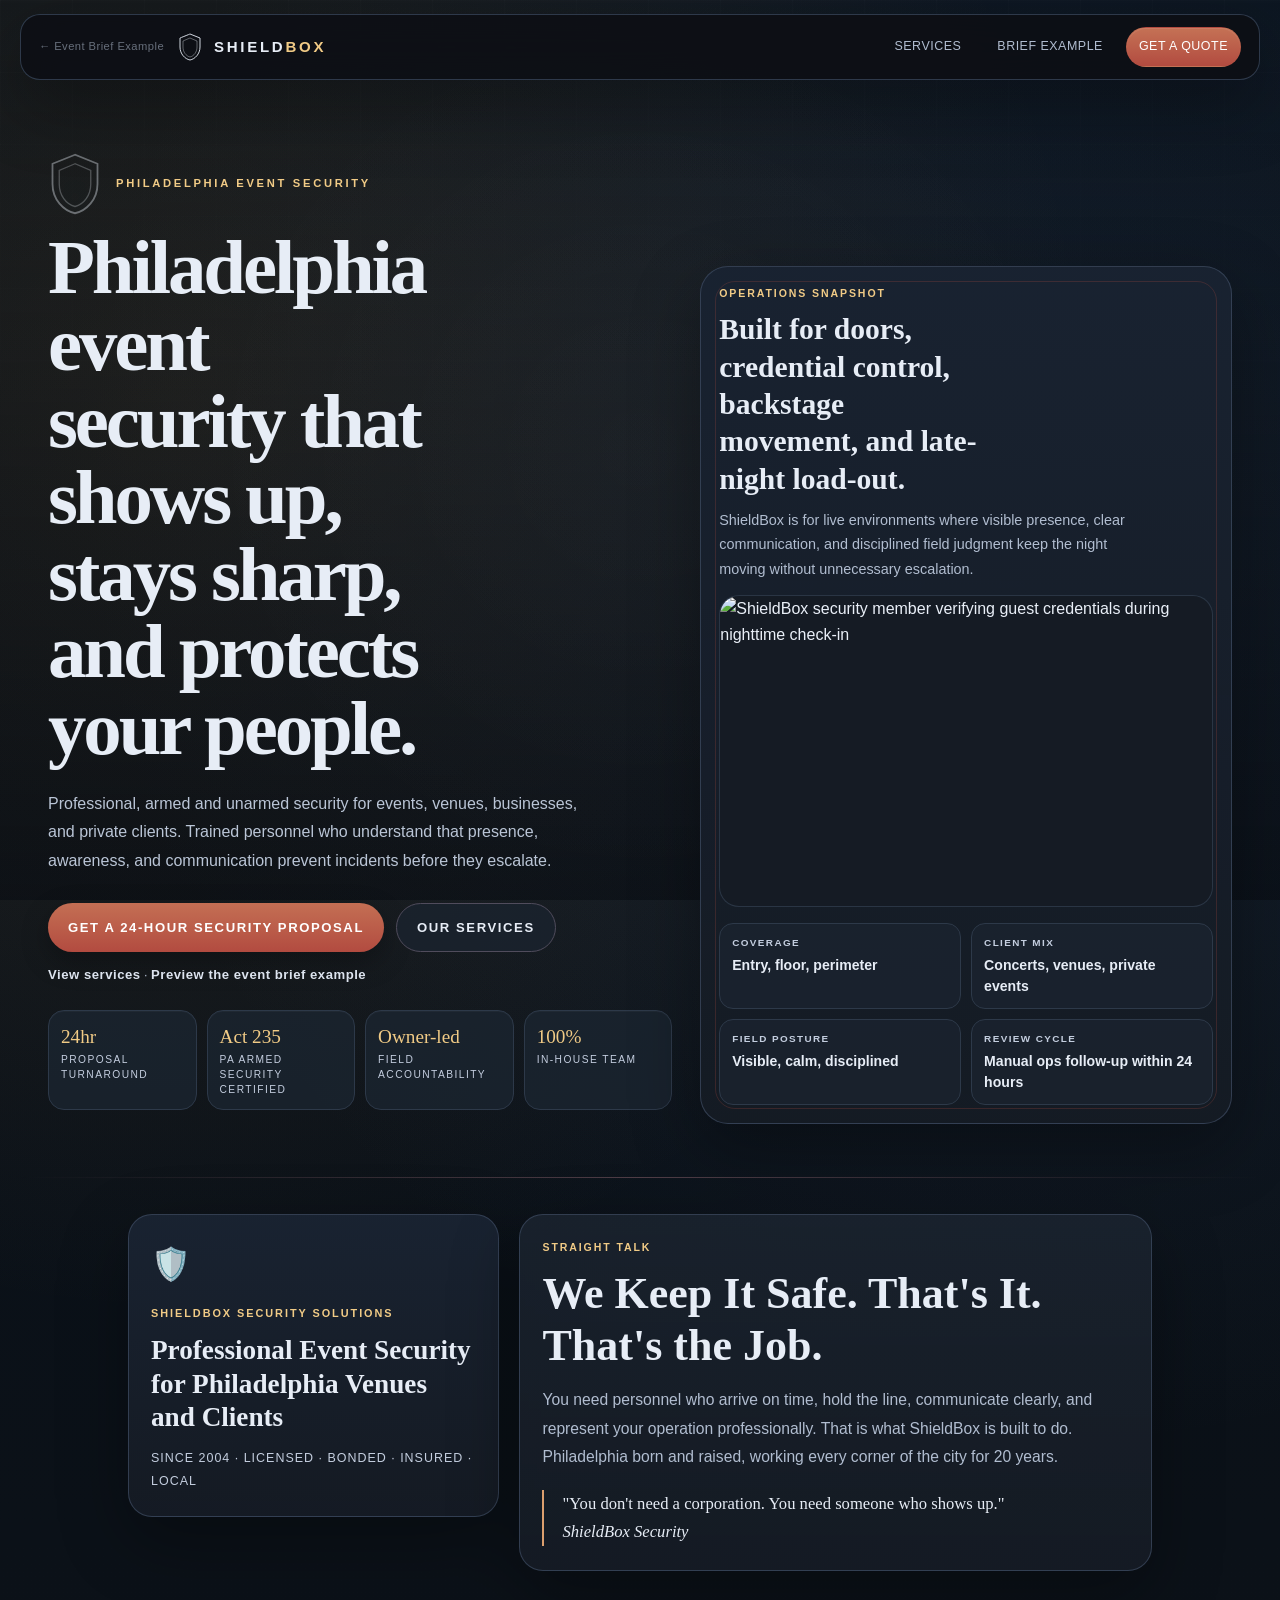
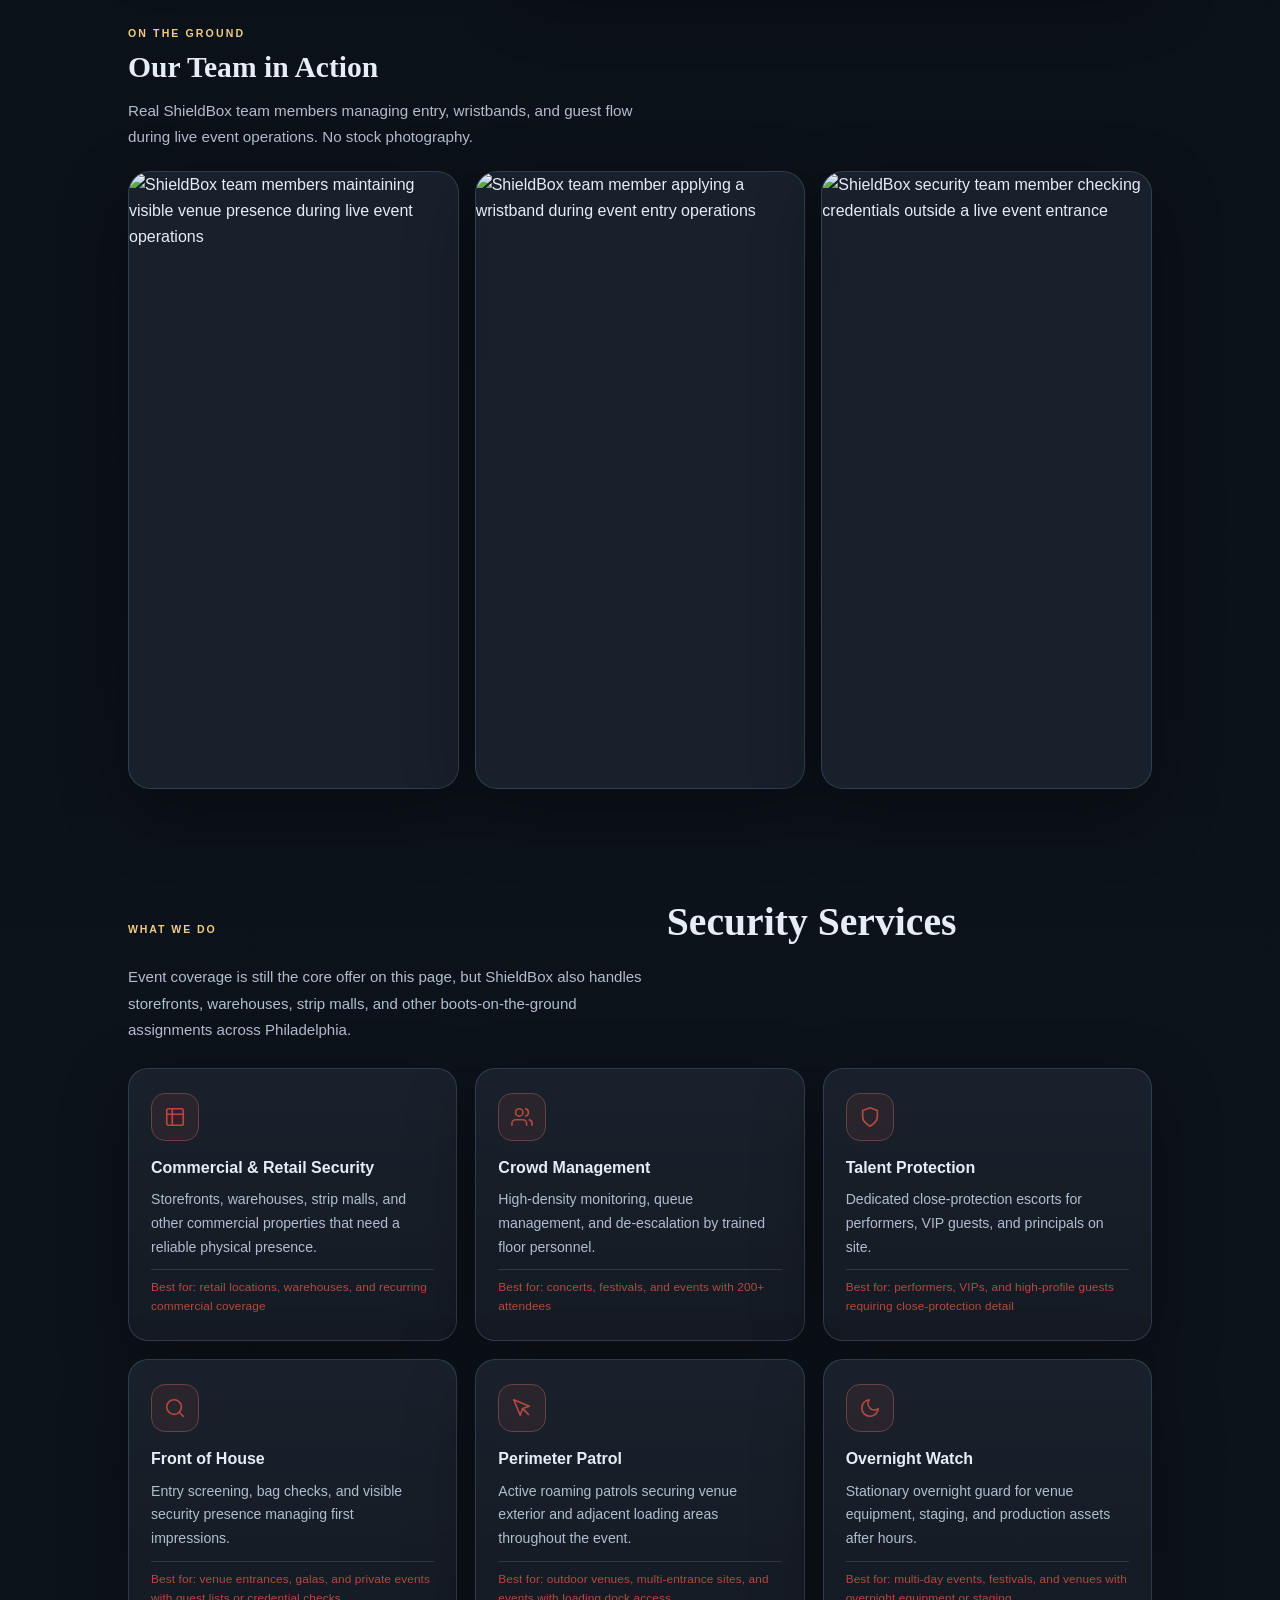
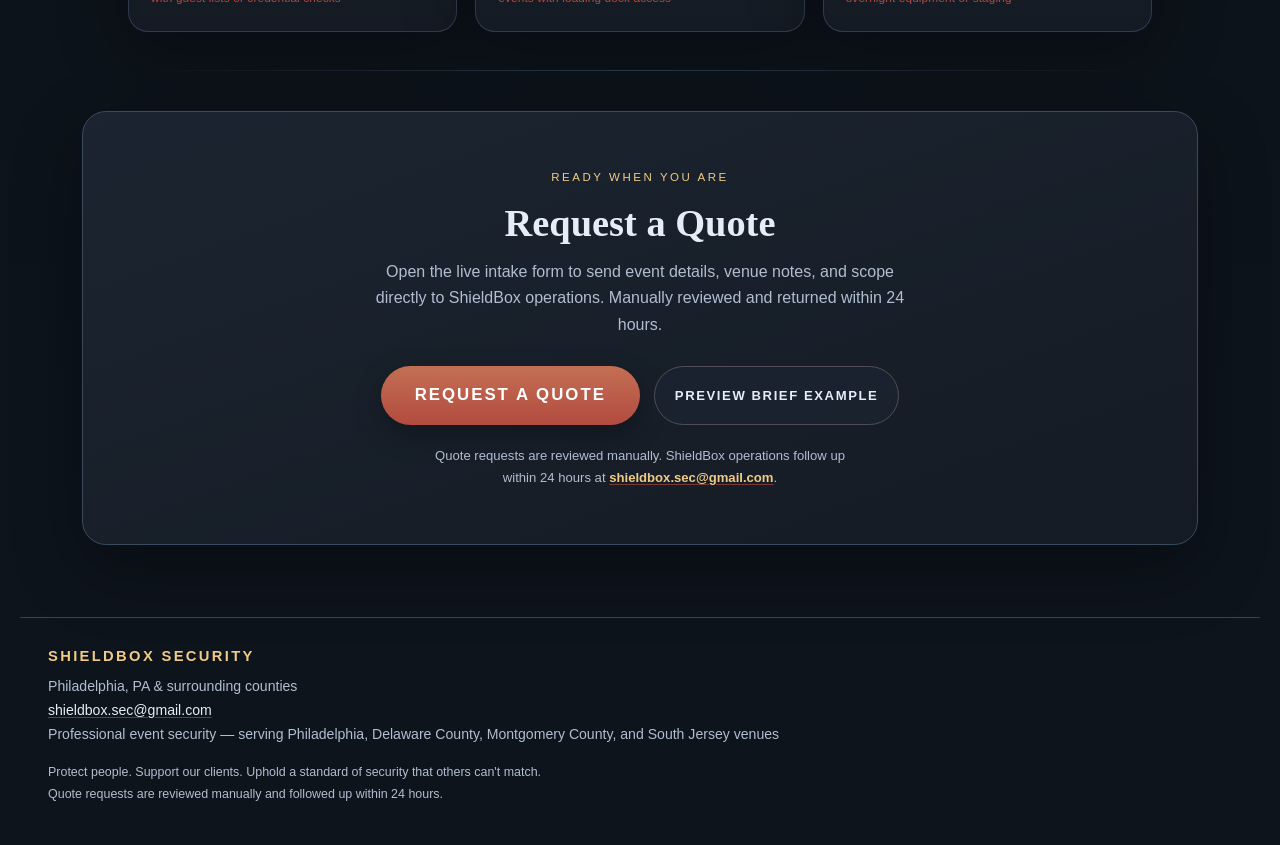
==== index.html @ 3f81e33b "Tier 4 audit: fix orphan CSS, add CSP, extract styles to external files - Remove 3 stranded `} {` CS" ====
<!DOCTYPE html>
<html lang="en-US">
<head>
  <meta http-equiv="Content-Security-Policy" content="default-src 'self'; style-src 'self' 'unsafe-inline'; font-src 'self' data:; img-src 'self' data: https:; script-src 'self' 'unsafe-inline'; form-action 'self'">
  <meta charset="UTF-8" />
  <meta name="viewport" content="width=device-width, initial-scale=1.0" />
  <meta name="description" content="ShieldBox Security — professional, armed and unarmed event security in Philadelphia. Trained personnel, visible presence, and disciplined protection for events, venues, and private clients.">
  <title>ShieldBox Security | Philadelphia Event Security</title>
    <link rel="icon" type="image/svg+xml" href="assets/icons/favicon/favicon.svg">
    <link rel="icon" type="image/png" sizes="32x32" href="assets/icons/favicon/favicon-32.png" />
    <link rel="icon" type="image/png" sizes="16x16" href="assets/icons/favicon/favicon-16.png" />
    <link rel="apple-touch-icon" sizes="180x180" href="assets/icons/favicon/apple-touch-icon.png" />
    <meta property="og:title" content="ShieldBox Security | Philadelphia Event Security">
    <meta property="og:description" content="Request a quote for professional event security services in Philadelphia from ShieldBox Security.">
    <meta property="og:type" content="website">
    <meta property="og:url" content="https://shieldboxsecurity.com/">
    <meta property="og:image" content="https://shieldboxsecurity.com/assets/icons/favicon/android-chrome-512.png">
    <meta name="twitter:card" content="summary">
    <meta name="twitter:title" content="ShieldBox Security | Philadelphia Event Security">
    <meta name="twitter:description" content="Request a quote for professional event security services in Philadelphia from ShieldBox Security.">
    <meta name="twitter:image" content="https://shieldboxsecurity.com/assets/icons/favicon/android-chrome-512.png">
    <link rel="canonical" href="https://shieldboxsecurity.com/">
    <script type="application/ld+json">
    {
      "@context": "https://schema.org",
      "@type": ["LocalBusiness", "SecurityService"],
      "name": "ShieldBox Security",
      "description": "Professional, armed and unarmed event security in Philadelphia. Trained personnel, visible presence, and disciplined protection for events, venues, and private clients.",
      "url": "https://shieldboxsecurity.com/",
      "email": "shieldbox.sec@gmail.com",
      "address": {
        "@type": "PostalAddress",
        "addressLocality": "Philadelphia",
        "addressRegion": "PA",
        "addressCountry": "US"
      },
      "areaServed": [
        { "@type": "City", "name": "Philadelphia", "sameAs": "https://en.wikipedia.org/wiki/Philadelphia" },
        { "@type": "AdministrativeArea", "name": "Delaware County, PA" },
        { "@type": "AdministrativeArea", "name": "Montgomery County, PA" }
      ],
      "serviceType": ["Event Security", "Crowd Management", "VIP Protection", "Overnight Watch", "Commercial Security"],
      "priceRange": "$$"
    }
    </script>
<link rel="preconnect" href="https://fonts.googleapis.com" />
  <link rel="preconnect" href="https://fonts.gstatic.com" crossorigin />
  <link href="https://fonts.googleapis.com/css2?family=Libre+Baskerville:wght@400;700&family=Libre+Franklin:wght@300;400;500;600;700&display=swap" rel="stylesheet" />
  <link rel="stylesheet" href="css/shared.css">
  <link rel="stylesheet" href="css/marketing.css">
</head>
<body>
  <a class="skip-link" href="quote.html">Skip to quote request</a>

  <!-- =========================================================
       SITE NAV
  ========================================================= -->
  <nav class="site-nav" aria-label="Main navigation">
    <a href="event-quote-request.html" class="nav-back">&larr; Event Brief Example</a>
    <a class="nav-brand" href="index.html">
      <svg width="24" height="28" viewBox="0 0 48 56" fill="none" aria-hidden="true">
        <path d="M24 2C24 2 4 10 4 10V28C4 42 14 52 24 54C34 52 44 42 44 28V10L24 2Z" stroke="var(--ink)" stroke-width="1.8" fill="none" />
        <path d="M24 10C24 10 10 16 10 16V28C10 38 16 46 24 48C32 46 38 38 38 28V16L24 10Z" stroke="var(--ink)" stroke-width="1.4" fill="none" opacity="0.55" />
      </svg>
      <span class="nav-wordmark">shield<span>box</span></span>
    </a>
    <div class="nav-links">
      <a href="#services" class="nav-link-desktop">Services</a>
      <a href="event-quote-request.html" class="nav-link-desktop">Brief Example</a>
      <a href="quote.html" class="nav-cta">Get a Quote</a>
    </div>
  </nav>

  <!-- =========================================================
       LANDING HERO
  ========================================================= -->
  <section class="landing">
    <div class="landing-grid">
      <div class="landing-copy">
        <div class="hero-kicker-row">
          <svg class="hero-shield" viewBox="0 0 48 56" fill="none" aria-hidden="true">
            <path d="M24 2C24 2 4 10 4 10V28C4 42 14 52 24 54C34 52 44 42 44 28V10L24 2Z" stroke="var(--ink)" stroke-width="1.6" fill="none" opacity="0.45" />
            <path d="M24 10C24 10 10 16 10 16V28C10 38 16 46 24 48C32 46 38 38 38 28V16L24 10Z" stroke="var(--ink)" stroke-width="1.2" fill="none" opacity="0.3" />
          </svg>
          <div class="hero-tagline">Philadelphia Event Security</div>
        </div>
        <h1 class="hero-h1">Philadelphia event security that shows up, stays sharp, and protects your people.</h1>
        <p class="hero-sub">Professional, armed and unarmed security for events, venues, businesses, and private clients. Trained personnel who understand that presence, awareness, and communication prevent incidents before they escalate.</p>
        <div class="hero-actions">
          <a href="quote.html" class="btn btn-primary">Get a 24-Hour Security Proposal</a>
          <a href="#services" class="btn btn-ghost">Our Services</a>
        </div>
        <p class="hero-inline-link-wrap"><a href="#services" class="hero-inline-link">View services</a> · <a href="event-quote-request.html#overview" class="hero-inline-link">Preview the event brief example</a></p>
        <div class="hero-metrics" aria-label="ShieldBox operations highlights">
          <div class="hero-metric">
            <span class="hero-metric-value">24hr</span>
            <span class="hero-metric-label">proposal turnaround</span>
          </div>
          <div class="hero-metric" title="Act 235: Pennsylvania's armed security officer certification">
            <span class="hero-metric-value">Act 235</span>
            <span class="hero-metric-label">PA armed security certified</span>
          </div>
          <div class="hero-metric">
            <span class="hero-metric-value">Owner-led</span>
            <span class="hero-metric-label">field accountability</span>
          </div>
          <div class="hero-metric" title="Every ShieldBox officer is a direct employee — no subcontractors, no staffing agencies">
            <span class="hero-metric-value">100%</span>
            <span class="hero-metric-label">in-house team</span>
          </div>
        </div>
      </div>

      <section class="hero-spotlight" aria-label="ShieldBox operations snapshot">
        <div class="hero-spotlight-kicker">Operations Snapshot</div>
        <h2 class="hero-spotlight-title">Built for doors, credential control, backstage movement, and late-night load-out.</h2>
        <p class="hero-spotlight-copy">ShieldBox is for live environments where visible presence, clear communication, and disciplined field judgment keep the night moving without unnecessary escalation.</p>
        <div class="hero-spotlight-media">
          <img src="BoxPics/IMG_4091-web.jpeg" alt="ShieldBox security member verifying guest credentials during nighttime check-in" loading="eager" width="900" height="600" />
        </div>
        <div class="hero-spotlight-grid" aria-label="Operational highlights">
          <div class="hero-spotlight-stat">
            <span>Coverage</span>
            <strong>Entry, floor, perimeter</strong>
          </div>
          <div class="hero-spotlight-stat">
            <span>Client mix</span>
            <strong>Concerts, venues, private events</strong>
          </div>
          <div class="hero-spotlight-stat">
            <span>Field posture</span>
            <strong>Visible, calm, disciplined</strong>
          </div>
          <div class="hero-spotlight-stat">
            <span>Review cycle</span>
            <strong>Manual ops follow-up within 24 hours</strong>
          </div>
        </div>
      </section>
    </div>
  </section>

  <section class="brand-story" aria-label="ShieldBox local credibility">
    <div class="brand-story-grid">
      <aside class="brand-aside">
        <div class="brand-mark" aria-hidden="true">🛡️</div>
        <div class="brand-name">ShieldBox Security Solutions</div>
        <h2 class="brand-title">Professional Event Security for Philadelphia Venues and Clients</h2>
        <p class="brand-meta">Since 2004 · Licensed · Bonded · Insured · Local</p>
      </aside>
      <div class="brand-message">
        <div class="brand-kicker">Straight Talk</div>
        <h2 class="brand-headline">We Keep It Safe. That's It. That's the Job.</h2>
        <p class="brand-copy">You need personnel who arrive on time, hold the line, communicate clearly, and represent your operation professionally. That is what ShieldBox is built to do. Philadelphia born and raised, working every corner of the city for 20 years.</p>
        <blockquote class="brand-quote">"You don't need a corporation. You need someone who shows up."<footer><cite>ShieldBox Security</cite></footer></blockquote>
      </div>
    </div>
  </section>

  <!-- =========================================================
       PHOTO GALLERY
  ========================================================= -->
  <section class="gallery" aria-label="ShieldBox team in action">
    <div class="gallery-head">
      <div class="gallery-overline">On the Ground</div>
      <h2 class="gallery-title">Our Team in Action</h2>
      <p class="gallery-copy">Real ShieldBox team members managing entry, wristbands, and guest flow during live event operations. No stock photography.</p>
    </div>
    <div class="gallery-grid">
      <figure class="gallery-card">
        <img class="gallery-img" src="BoxPics/att.ZxHeEFy_psJsMVVjKHGzZxhRyE7DzwXEGz6AKdxzMIM.jpeg" alt="ShieldBox team members maintaining visible venue presence during live event operations" loading="lazy" width="2048" height="1364" />
        <figcaption class="gallery-caption">
          <span>Venue Presence</span>
          <p>Visible field coverage that keeps the venue controlled, watchful, and professional once the event is underway.</p>
        </figcaption>
      </figure>
      <figure class="gallery-card">
        <img class="gallery-img" src="BoxPics/IMG_3336.jpeg" alt="ShieldBox team member applying a wristband during event entry operations" loading="lazy" width="800" height="533" />
        <figcaption class="gallery-caption">
          <span>Guest Flow</span>
          <p>Fast, orderly wristband checks that keep entry moving without losing control of the line.</p>
        </figcaption>
      </figure>
      <figure class="gallery-card">
        <img class="gallery-img" src="BoxPics/IMG_2594-web.jpeg" alt="ShieldBox security team member checking credentials outside a live event entrance" loading="lazy" width="800" height="1200" />
        <figcaption class="gallery-caption">
          <span>Credential Control</span>
          <p>First-contact screening, queue discipline, and a visible security posture before guests reach the door.</p>
        </figcaption>
      </figure>
    </div>
  </section>

  <!-- =========================================================
       SERVICES
  ========================================================= -->
  <section class="services" id="services">
    <div class="services-head">
      <div class="services-overline">What We Do</div>
      <h2 class="services-title">Security Services</h2>
      <p class="services-copy">Event coverage is still the core offer on this page, but ShieldBox also handles storefronts, warehouses, strip malls, and other boots-on-the-ground assignments across Philadelphia.</p>
    </div>
    <div class="services-grid">
      <div class="svc-card">
        <div class="svc-icon" aria-hidden="true"><svg width="22" height="22" viewBox="0 0 24 24" fill="none" stroke="currentColor" stroke-width="1.8" stroke-linecap="round" stroke-linejoin="round"><rect x="3" y="3" width="18" height="18" rx="2"/><path d="M9 3v18M3 9h18"/></svg></div>
        <h3 class="svc-name">Commercial &amp; Retail Security</h3>
        <div class="svc-desc">Storefronts, warehouses, strip malls, and other commercial properties that need a reliable physical presence.</div>
        <div class="svc-fit">Best for: retail locations, warehouses, and recurring commercial coverage</div>
      </div>
      <div class="svc-card">
        <div class="svc-icon" aria-hidden="true"><svg width="22" height="22" viewBox="0 0 24 24" fill="none" stroke="currentColor" stroke-width="1.8" stroke-linecap="round" stroke-linejoin="round"><path d="M17 21v-2a4 4 0 0 0-4-4H5a4 4 0 0 0-4 4v2"/><circle cx="9" cy="7" r="4"/><path d="M23 21v-2a4 4 0 0 0-3-3.87"/><path d="M16 3.13a4 4 0 0 1 0 7.75"/></svg></div>
        <h3 class="svc-name">Crowd Management</h3>
        <div class="svc-desc">High-density monitoring, queue management, and de-escalation by trained floor personnel.</div>
        <div class="svc-fit">Best for: concerts, festivals, and events with 200+ attendees</div>
      </div>
      <div class="svc-card">
        <div class="svc-icon" aria-hidden="true"><svg width="22" height="22" viewBox="0 0 24 24" fill="none" stroke="currentColor" stroke-width="1.8" stroke-linecap="round" stroke-linejoin="round"><path d="M12 22s8-4 8-10V5l-8-3-8 3v7c0 6 8 10 8 10z"/></svg></div>
        <h3 class="svc-name">Talent Protection</h3>
        <div class="svc-desc">Dedicated close-protection escorts for performers, VIP guests, and principals on site.</div>
        <div class="svc-fit">Best for: performers, VIPs, and high-profile guests requiring close-protection detail</div>
      </div>
      <div class="svc-card">
        <div class="svc-icon" aria-hidden="true"><svg width="22" height="22" viewBox="0 0 24 24" fill="none" stroke="currentColor" stroke-width="1.8" stroke-linecap="round" stroke-linejoin="round"><circle cx="11" cy="11" r="8"/><path d="M21 21l-4.35-4.35"/></svg></div>
        <h3 class="svc-name">Front of House</h3>
        <div class="svc-desc">Entry screening, bag checks, and visible security presence managing first impressions.</div>
        <div class="svc-fit">Best for: venue entrances, galas, and private events with guest lists or credential checks</div>
      </div>
      <div class="svc-card">
        <div class="svc-icon" aria-hidden="true"><svg width="22" height="22" viewBox="0 0 24 24" fill="none" stroke="currentColor" stroke-width="1.8" stroke-linecap="round" stroke-linejoin="round"><path d="M3 3l7.07 16.97 2.51-7.39 7.39-2.51L3 3z"/><path d="M13 13l6 6"/></svg></div>
        <h3 class="svc-name">Perimeter Patrol</h3>
        <div class="svc-desc">Active roaming patrols securing venue exterior and adjacent loading areas throughout the event.</div>
        <div class="svc-fit">Best for: outdoor venues, multi-entrance sites, and events with loading dock access</div>
      </div>
      <div class="svc-card">
        <div class="svc-icon" aria-hidden="true"><svg width="22" height="22" viewBox="0 0 24 24" fill="none" stroke="currentColor" stroke-width="1.8" stroke-linecap="round" stroke-linejoin="round"><path d="M21 12.79A9 9 0 1 1 11.21 3 7 7 0 0 0 21 12.79z"/></svg></div>
        <h3 class="svc-name">Overnight Watch</h3>
        <div class="svc-desc">Stationary overnight guard for venue equipment, staging, and production assets after hours.</div>
        <div class="svc-fit">Best for: multi-day events, festivals, and venues with overnight equipment or staging</div>
      </div>
    </div>
  </section>

  <div class="section-divider"><hr /></div>

  <!-- =========================================================
       QUOTE INTAKE
  ========================================================= -->
  <!-- =========================================================
       QUOTE CTA BANNER
  ========================================================= -->
  <section class="quote-cta-banner" id="quoteStart" aria-labelledby="quoteCtaTitle">
    <div class="quote-cta-inner">
      <div class="quote-cta-overline">Ready When You Are</div>
      <h2 id="quoteCtaTitle" class="quote-cta-title">Request a Quote</h2>
      <p class="quote-cta-sub">Open the live intake form to send event details, venue notes, and scope directly to ShieldBox operations. Manually reviewed and returned within 24 hours.</p>
      <div class="quote-cta-actions">
        <a href="quote.html" class="btn btn-primary quote-cta-button">Request a Quote</a>
        <a href="event-quote-request.html#overview" class="btn btn-ghost">Preview Brief Example</a>
      </div>
      <p class="quote-cta-note">Quote requests are reviewed manually. ShieldBox operations follow up within 24 hours at <a href="mailto:shieldbox.sec@gmail.com">shieldbox.sec@gmail.com</a>.</p>
    </div>
  </section>

  <!-- FOOTER -->
  <footer class="site-footer">
    <div class="footer-brand">
      <div class="footer-name">ShieldBox Security</div>
      <address>
        Philadelphia, PA &amp; surrounding counties<br />
        <a id="footerEmail" href="#"></a>
      </address>
      Professional event security — serving Philadelphia, Delaware County, Montgomery County, and South Jersey venues
    </div>
    <div class="footer-note">
      Protect people. Support our clients. Uphold a standard of security that others can't match.<br />
      Quote requests are reviewed manually and followed up within 24 hours.
    </div>
  </footer>

  <div class="mobile-action-dock" aria-label="Quick mobile actions">
    <a href="quote.html" class="dock-primary">Get a 24-Hour Proposal</a>
  </div>

  <!-- TOAST -->
  <div id="toast" role="status" aria-atomic="true" hidden>
    <strong id="toastTitle">Submission status</strong>
    <span id="toastMessage">Please try again or email shieldbox.sec@gmail.com.</span>
  </div>

  <!-- JS -->
  <script>
    (() => {
      /* Obfuscate footer email from scrapers */
      const fe = document.getElementById("footerEmail");
      if (fe) {
        const u = "shieldbox.sec", d = "gmail.com";
        fe.href = `mailto:${u}@${d}`;
        fe.textContent = `${u}@${d}`;
      }
    })();
  </script>
</body>
</html>
---- css/shared.css ----
:root {
      --bg: #0e1116;
      --surface: #151b24;
      --surface-2: #1b2430;
      --ink: #e7edf6;
      --ink-soft: #b1bdd0;
      --label-ink: #c4cedf;
      --line: #2d3949;
      --line-strong: #3d4c61;
      --panel-border: #3a4a5f;
      --field-bg: #1a2230;
      --field-border: #3a4a5f;
      --billing-selected-border: #b76a44;
      --billing-selected-bg: #232f3f;
      --scope-selected-border: #5b6c83;
      --scope-selected-bg: #223044;
      --footer-divider: #3b4a5f;
      --accent: #b24b40;
      --accent-soft: rgba(178, 75, 64, 0.14);
      --ok: #4fa57f;
      --warn: #c99647;
      --radius: 10px;
      --shadow-soft: 0 10px 28px rgba(0, 0, 0, 0.28);
      --motion-hover: 160ms;
      --motion-press: 90ms;
      --motion-feedback: 180ms;
      --motion-ease: cubic-bezier(0.22, 1, 0.36, 1);
      --motion-ease-press: cubic-bezier(0.3, 0, 0.2, 1);
      --press-scale: 0.985;
      --press-scale-soft: 0.992;
      --hover-rise: -1px;
      --radius-sm: 12px;
      --radius-lg: 24px;
      --accent-strong: #f1cb86;
      --surface-3: #192332;
      --gridline: rgba(255, 255, 255, 0.04);
      --panel-shadow: 0 24px 70px rgba(0, 0, 0, 0.32);
      --font-display: "Libre Baskerville", serif;
      --font-body: "Libre Franklin", sans-serif;
    }

    body[data-theme="editorial"] {
      --bg: #f4f1eb;
      --surface: #ffffff;
      --surface-2: #f7f4ef;
      --ink: #1f1b17;
      --ink-soft: #565046;
      --label-ink: #60574d;
      --line: #d8d0c4;
      --line-strong: #baaea0;
      --panel-border: #d7d1c6;
      --field-bg: #fbfaf7;
      --field-border: #d7d1c6;
      --billing-selected-border: #a85734;
      --billing-selected-bg: #f8f3ef;
      --scope-selected-border: #ccbfae;
      --scope-selected-bg: #f8f3ef;
      --footer-divider: #e2dbd0;
      --accent: #8e3a30;
      --accent-soft: rgba(142, 58, 48, 0.1);
      --ok: #3d725e;
      --warn: #9d6f2b;
      --shadow-soft: 0 10px 24px rgba(26, 17, 12, 0.08);
      --accent-strong: #7c3a2e;
      --surface-3: #f0ebe0;
      --gridline: rgba(0, 0, 0, 0.04);
      --panel-shadow: 0 16px 48px rgba(26, 17, 12, 0.10);
      --radius-sm: 12px;
      --radius-lg: 24px;
    }

    body[data-theme="slate"] {
      --bg: #12151d;
      --surface: #1a212d;
      --surface-2: #212b3a;
      --ink: #e6ecf6;
      --ink-soft: #becbdf;
      --label-ink: #ccd7e8;
      --line: #314055;
      --line-strong: #3d506a;
      --panel-border: #41546e;
      --field-bg: #1e2939;
      --field-border: #41546e;
      --billing-selected-border: #5f7fa9;
      --billing-selected-bg: #233146;
      --scope-selected-border: #5f7fa9;
      --scope-selected-bg: #233146;
      --footer-divider: #4a5f7d;
      --accent: #2f5d9b;
      --accent-soft: rgba(47, 93, 155, 0.16);
      --ok: #4b9b83;
      --warn: #b7934b;
      --shadow-soft: 0 10px 28px rgba(0, 0, 0, 0.28);
      --accent-strong: #7da8d4;
      --surface-3: #1e2939;
      --gridline: rgba(255, 255, 255, 0.04);
      --panel-shadow: 0 24px 70px rgba(0, 0, 0, 0.32);
    }

    body[data-theme="obsidian"] {
      --bg: #0f0d0b;
      --surface: #1a1714;
      --surface-2: #23201b;
      --ink: #e8e2d8;
      --ink-soft: #c1b5a4;
      --label-ink: #d0c4b4;
      --line: #332e26;
      --line-strong: #4a4236;
      --panel-border: #443d33;
      --field-bg: #1c1915;
      --field-border: #443d33;
      --billing-selected-border: #c47a3a;
      --billing-selected-bg: #2a2318;
      --scope-selected-border: #8a7560;
      --scope-selected-bg: #2a2318;
      --footer-divider: #3d362c;
      --accent: #b56a2c;
      --accent-soft: rgba(181, 106, 44, 0.12);
      --ok: #5a9a6e;
      --warn: #c4943a;
      --shadow-soft: 0 10px 28px rgba(0, 0, 0, 0.4);
      --accent-strong: #d4943a;
      --surface-3: #23201b;
      --gridline: rgba(255, 255, 255, 0.04);
      --panel-shadow: 0 24px 70px rgba(0, 0, 0, 0.40);
    }

    body[data-theme="arctic"] {
      --bg: #f5f7fa;
      --surface: #ffffff;
      --surface-2: #edf1f7;
      --ink: #141c2b;
      --ink-soft: #4d5c72;
      --label-ink: #5e6d82;
      --line: #d4dbe6;
      --line-strong: #b8c4d4;
      --panel-border: #cdd6e2;
      --field-bg: #f8fafe;
      --field-border: #cdd6e2;
      --billing-selected-border: #3a7cc0;
      --billing-selected-bg: #edf4fc;
      --scope-selected-border: #90b4d8;
      --scope-selected-bg: #edf4fc;
      --footer-divider: #dde3ec;
      --accent: #2b6aaa;
      --accent-soft: rgba(43, 106, 170, 0.08);
      --ok: #287a50;
      --warn: #9a7020;
      --shadow-soft: 0 8px 24px rgba(20, 28, 43, 0.06);
      --accent-strong: #1e5090;
      --surface-3: #edf1f7;
      --gridline: rgba(0, 0, 0, 0.04);
      --panel-shadow: 0 16px 48px rgba(20, 28, 43, 0.08);
    }

    body[data-theme="midnight"] {
      --bg: #090d18;
      --surface: #101728;
      --surface-2: #172035;
      --ink: #e2e8f4;
      --ink-soft: #8a9bba;
      --label-ink: #9dadc8;
      --line: #1e2d48;
      --line-strong: #2c3f5e;
      --panel-border: #283a56;
      --field-bg: #0e1525;
      --field-border: #283a56;
      --billing-selected-border: #d4952e;
      --billing-selected-bg: #1a1e2e;
      --scope-selected-border: #5c7aaa;
      --scope-selected-bg: #141c30;
      --footer-divider: #253550;
      --accent: #cc8820;
      --accent-soft: rgba(204, 136, 32, 0.12);
      --ok: #38a070;
      --warn: #c49040;
      --shadow-soft: 0 10px 28px rgba(0, 0, 0, 0.45);
      --accent-strong: #e8a830;
      --surface-3: #172035;
      --gridline: rgba(255, 255, 255, 0.03);
      --panel-shadow: 0 24px 70px rgba(0, 0, 0, 0.45);
    }

    body[data-theme="concrete"] {
      --bg: #1a1c1e;
      --surface: #232628;
      --surface-2: #2c2f32;
      --ink: #dcdfe2;
      --ink-soft: #adb3b9;
      --label-ink: #bec3c8;
      --line: #363a3e;
      --line-strong: #484e54;
      --panel-border: #424850;
      --field-bg: #202325;
      --field-border: #424850;
      --billing-selected-border: #3a9a5c;
      --billing-selected-bg: #1e2c24;
      --scope-selected-border: #5a7a68;
      --scope-selected-bg: #1e2c24;
      --footer-divider: #3a3e42;
      --accent: #2e8a4e;
      --accent-soft: rgba(46, 138, 78, 0.10);
      --ok: #3a9a68;
      --warn: #c4943a;
      --shadow-soft: 0 10px 28px rgba(0, 0, 0, 0.35);
      --accent-strong: #4aaa6a;
      --surface-3: #2c2f32;
      --gridline: rgba(255, 255, 255, 0.04);
      --panel-shadow: 0 24px 70px rgba(0, 0, 0, 0.35);
    }

    body[data-theme="parchment"] {
      --bg: #f0ebe0;
      --surface: #faf8f2;
      --surface-2: #f2ede4;
      --ink: #2a2018;
      --ink-soft: #6b5e4e;
      --label-ink: #7a6d5c;
      --line: #d8cfc0;
      --line-strong: #c4b8a4;
      --panel-border: #d0c6b6;
      --field-bg: #f7f4ec;
      --field-border: #d0c6b6;
      --billing-selected-border: #944030;
      --billing-selected-bg: #f4ede4;
      --scope-selected-border: #baa890;
      --scope-selected-bg: #f4ede4;
      --footer-divider: #ddd4c6;
      --accent: #7c2e22;
      --accent-soft: rgba(124, 46, 34, 0.08);
      --ok: #3a6e4e;
      --warn: #8a6420;
      --shadow-soft: 0 8px 20px rgba(42, 32, 24, 0.06);
      --accent-strong: #6a2a1e;
      --surface-3: #f2ede4;
      --gridline: rgba(0, 0, 0, 0.03);
      --panel-shadow: 0 16px 48px rgba(42, 32, 24, 0.08);
    }

    * { box-sizing: border-box; margin: 0; padding: 0; }
    html { scroll-behavior: smooth; }

    body {
      min-height: 100vh;
      font-family: var(--font-body);
      background: var(--bg);
      color: var(--ink);
      line-height: 1.6;
      overflow-x: hidden;
    }

    a {
      color: var(--ink);
      text-decoration-color: color-mix(in srgb, var(--accent) 65%, transparent);
      text-underline-offset: 2px;
    }
    a:hover { color: var(--accent); }

    button, select, input { font: inherit; color: inherit; }

    :focus-visible {
      outline: 2px solid var(--accent);
      outline-offset: 2px;
      border-radius: 4px;
    }

    .skip-link {
      position: absolute; left: -999px; top: 8px; z-index: 100;
      border: 1px solid var(--line-strong); border-radius: 6px;
      background: var(--surface); color: var(--ink);
      padding: 8px 10px; font-size: 0.82rem; text-decoration: none;
    }
    .skip-link:focus-visible { left: 10px; }

    /* =========================================================
       SITE NAV
    ========================================================= */
    .site-nav {
      position: sticky; top: 0; z-index: 80;
      display: flex; align-items: center;
      height: 56px; padding: 0 28px;
      background: color-mix(in srgb, var(--bg) 92%, transparent);
      backdrop-filter: blur(12px); -webkit-backdrop-filter: blur(12px);
      border-bottom: 1px solid var(--line);
    }

    .nav-brand {
      display: flex; align-items: center; gap: 10px;
      text-decoration: none; color: var(--ink);
    }
    .nav-brand:hover { color: var(--ink); }

    .nav-back {
      font-size: 0.7rem;
      letter-spacing: 0.04em;
      color: var(--ink-soft);
      text-decoration: none;
      margin-right: 14px;
      opacity: 0.55;
      transition: opacity 0.15s;
    }
    .nav-back:hover { opacity: 1; }

    .nav-wordmark {
      font-family: var(--font-body);
      font-size: 1.05rem; font-weight: 600;
      letter-spacing: 0.02em; text-transform: lowercase;
    }
    .nav-wordmark span { color: var(--ink); font-weight: 700; }

    .nav-links {
      margin-left: auto;
      display: flex; align-items: center; gap: 24px;
    }

    .nav-links a {
      font-size: 0.78rem; font-weight: 500;
      letter-spacing: 0.04em; text-transform: uppercase;
      color: var(--ink-soft); text-decoration: none;
    }
    .nav-links a:hover { color: var(--accent); }

    .nav-feature {
      display: inline-flex;
      align-items: center;
      justify-content: center;
      min-height: 36px;
      padding: 0 12px;
      border: 1px solid color-mix(in srgb, var(--accent) 48%, var(--line));
      border-radius: 999px;
      background: color-mix(in srgb, var(--accent-soft) 85%, var(--surface));
      color: var(--accent) !important;
      font-weight: 700 !important;
    }
    .nav-feature:hover {
      border-color: var(--accent);
      background: color-mix(in srgb, var(--accent-soft) 100%, var(--surface));
    }

    .nav-cta {
      background: var(--accent); color: #fff !important;
      padding: 7px 16px; border-radius: 4px;
      font-weight: 600;
    }
    .nav-cta:hover { background: color-mix(in srgb, var(--accent) 82%, #000); }

    /* =========================================================
       LANDING HERO
    ========================================================= */
    .landing {
      min-height: min(60vh, 560px);
      display: flex; flex-direction: column;
      justify-content: center; align-items: center;
      text-align: center;
      padding: 60px 28px 80px;
      position: relative;
    }

    .landing::after {
      content: '';
      position: absolute; bottom: 0; left: 0; right: 0;
      height: 1px;
      background: linear-gradient(90deg, transparent, var(--line), transparent);
    }

    .hero-shield {
      width: 72px; height: 72px;
      margin-bottom: 28px; opacity: 0.6;
    }

    .hero-tagline {
      font-size: 0.72rem; font-weight: 600;
      letter-spacing: 0.22em; text-transform: uppercase;
      color: var(--accent);
      margin-bottom: 16px;
    }

    .hero-h1 {
      font-family: var(--font-display);
      font-size: clamp(2.2rem, 5vw, 3.6rem);
      font-weight: 700; line-height: 1.12;
      letter-spacing: -0.015em;
      max-width: 700px;
      margin-bottom: 20px;
    }

    .hero-sub {
      font-size: 1.05rem; font-weight: 300;
      color: var(--ink-soft); line-height: 1.75;
      max-width: 560px; margin-bottom: 36px;
    }

    .hero-actions {
      display: flex; gap: 12px; flex-wrap: wrap;
      justify-content: center;
    }

    .hero-spotlight {
      width: min(760px, 100%);
      margin-top: 18px;
      border: 1px solid var(--line);
      border-radius: var(--radius);
      background: color-mix(in srgb, var(--surface-2) 82%, var(--surface));
      padding: 16px 18px;
      text-align: left;
      box-shadow: var(--shadow-soft);
    }

    .hero-spotlight-kicker {
      font-size: 0.68rem;
      font-weight: 700;
      letter-spacing: 0.14em;
      text-transform: uppercase;
      color: var(--accent);
      margin-bottom: 8px;
    }

    .hero-spotlight-title {
      font-family: var(--font-display);
      font-size: 1.2rem;
      line-height: 1.35;
      margin-bottom: 6px;
    }

    .hero-spotlight-copy {
      color: var(--ink-soft);
      font-size: 0.92rem;
      line-height: 1.65;
      margin-bottom: 12px;
    }

    .hero-spotlight-actions {
      display: flex;
      align-items: center;
      gap: 10px;
      flex-wrap: wrap;
    }

    .hero-inline-link-wrap {
      margin-top: 0.5rem;
      font-size: 0.82rem;
      color: var(--ink-soft);
    }
    .hero-inline-link {
      color: var(--ink-soft);
      font-size: 0.82rem;
      font-weight: 600;
      text-decoration: none;
    }
    .hero-inline-link:hover { color: var(--accent); }

    .btn {
      display: inline-flex; align-items: center; gap: 8px;
      padding: 13px 28px; border: none; border-radius: 4px;
      font-size: 0.82rem; font-weight: 600;
      letter-spacing: 0.04em; text-transform: uppercase;
      cursor: pointer; text-decoration: none;
      transition: background 0.14s;
    }

    .btn-primary { background: var(--accent); color: #fff; }
    .btn-primary:hover { background: color-mix(in srgb, var(--accent) 80%, #000); color: #fff; }

    .btn-ghost {
      background: transparent; color: var(--ink-soft);
      border: 1px solid var(--line-strong);
    }
    .btn-ghost:hover { border-color: var(--accent); color: var(--accent); }

    /* =========================================================
       TRUST STRIP
    ========================================================= */
    .trust-strip {
      display: grid;
      grid-template-columns: repeat(4, 1fr);
      gap: 1px; background: var(--line);
      border-bottom: 1px solid var(--line);
    }

    .trust-item {
      background: var(--surface);
      padding: 28px 24px; text-align: center;
    }

    .trust-num {
      font-family: var(--font-display);
      font-size: 1.6rem; font-weight: 700;
      color: var(--accent);
      margin-bottom: 4px;
    }

    .trust-label {
      font-size: 0.74rem; font-weight: 500;
      color: var(--ink-soft); letter-spacing: 0.06em;
      text-transform: uppercase;
    }

    /* =========================================================
       BRAND STATEMENT
    ========================================================= */
    .brand-story {
      max-width: 1080px;
      margin: 0 auto;
      padding: 42px 28px 12px;
    }

    .brand-story-grid {
      display: grid;
      grid-template-columns: minmax(280px, 0.9fr) minmax(0, 1.1fr);
      gap: 18px;
      align-items: start;
    }

    .brand-aside,
    .brand-message {
      border: 1px solid var(--line);
      border-radius: var(--radius);
      background: var(--surface);
      padding: 20px 18px;
    }

    .brand-aside {
      background: linear-gradient(180deg, color-mix(in srgb, var(--surface-2) 90%, var(--surface)) 0%, var(--surface) 100%);
    }

    .brand-mark {
      font-size: 1.6rem;
      margin-bottom: 10px;
    }

    .brand-name {
      font-size: 0.76rem;
      font-weight: 700;
      letter-spacing: 0.14em;
      text-transform: uppercase;
      color: var(--accent);
      margin-bottom: 8px;
    }

    .brand-title {
      font-family: var(--font-display);
      font-size: 1.45rem;
      line-height: 1.35;
      margin-bottom: 10px;
      color: var(--ink);
    }

    .brand-meta {
      color: var(--ink-soft);
      font-size: 0.84rem;
      line-height: 1.7;
    }

    .brand-kicker {
      font-size: 0.72rem;
      font-weight: 700;
      letter-spacing: 0.14em;
      text-transform: uppercase;
      color: var(--accent);
      margin-bottom: 10px;
    }

    .brand-headline {
      font-family: var(--font-display);
      font-size: clamp(1.55rem, 3vw, 2.1rem);
      line-height: 1.24;
      margin-bottom: 10px;
      color: var(--ink);
    }

    .brand-copy {
      color: var(--ink-soft);
      font-size: 0.94rem;
      line-height: 1.7;
      margin-bottom: 14px;
    }

    .brand-quote {
      border-left: 3px solid var(--accent);
      padding-left: 14px;
      color: var(--ink);
      font-family: var(--font-display);
      font-size: 1rem;
      line-height: 1.65;
    }

    .services-copy {
      max-width: 720px;
      margin: 12px auto 0;
      color: var(--ink-soft);
      font-size: 0.9rem;
      line-height: 1.7;
    }

    /* =========================================================
       PHOTO GALLERY
    ========================================================= */
    .gallery {
      max-width: 1080px; margin: 0 auto;
      padding: 48px 28px 56px;
    }
    .gallery-head {
      text-align: center; margin-bottom: 32px;
    }
    .gallery-overline {
      font-size: 0.72rem; font-weight: 600;
      letter-spacing: 0.22em; text-transform: uppercase;
      color: var(--accent); margin-bottom: 8px;
    }
    .gallery-title {
      font-family: var(--font-display);
      font-size: 1.5rem; font-weight: 700;
      color: var(--ink);
    }
    .gallery-copy {
      max-width: 720px;
      margin: 10px auto 0;
      color: var(--ink-soft);
      font-size: 0.9rem;
      line-height: 1.7;
    }
    .gallery-grid {
      display: grid;
      grid-template-columns: repeat(3, 1fr);
      gap: 12px;
    }
    .gallery-img {
      width: 100%; height: 280px;
      object-fit: cover;
      border-radius: var(--radius);
      border: 1px solid var(--line);
      transition: transform 0.2s, filter 0.2s;
      filter: grayscale(0.15);
    }
    .gallery-img:hover {
      transform: scale(1.02);
      filter: grayscale(0);
    }
    /* =========================================================
       SERVICES
    ========================================================= */
    .services {
      max-width: 1080px; margin: 0 auto;
      padding: 56px 28px;
    }

    .services-head {
      text-align: center; margin-bottom: 36px;
    }

    .services-overline {
      font-size: 0.68rem; font-weight: 600;
      letter-spacing: 0.2em; text-transform: uppercase;
      color: var(--accent); margin-bottom: 8px;
    }

    .services-title {
      font-family: var(--font-display);
      font-size: 1.6rem; font-weight: 700;
    }

    .services-grid {
      display: grid;
      grid-template-columns: repeat(3, 1fr);
      gap: 16px;
    }

    .svc-card {
      background: var(--surface);
      border: 1px solid var(--line);
      border-radius: var(--radius);
      padding: 24px 20px;
    }

    .svc-icon {
      font-size: 1.4rem; margin-bottom: 10px;
      color: var(--accent);
      display: flex; align-items: center; justify-content: center;
      width: 40px; height: 40px;
      border-radius: var(--radius);
      background: color-mix(in srgb, var(--accent) 10%, transparent);
    }

    .svc-name {
      font-size: 0.95rem; font-weight: 600;
      margin-bottom: 6px;
    }

    .svc-desc {
      font-size: 0.84rem; color: var(--ink-soft);
      line-height: 1.6;
    }

    .svc-fit {
      font-size: 0.74rem;
      color: var(--accent);
      margin-top: 10px;
      padding-top: 8px;
      border-top: 1px solid var(--line);
      font-weight: 500;
      letter-spacing: 0.01em;
    }

    /* =========================================================
       DIVIDER
    ========================================================= */
    .section-divider {
      max-width: 1080px; margin: 0 auto;
      padding: 0 28px;
    }

    .section-divider hr {
      border: none;
      height: 1px;
      background: linear-gradient(90deg, transparent, var(--line), transparent);
    }

    /* =========================================================
       QUOTE SECTION WRAPPER
    ========================================================= */
    .quote-section {
      max-width: 1240px; margin: 0 auto;
      padding: 56px 28px 72px;
    }

    .quote-intro {
      text-align: center;
      margin-bottom: 36px;
    }

    .quote-intro-overline {
      font-size: 0.68rem; font-weight: 600;
      letter-spacing: 0.2em; text-transform: uppercase;
      color: var(--accent); margin-bottom: 8px;
    }

    .quote-intro-title {
      font-family: var(--font-display);
      font-size: 1.6rem; font-weight: 700;
      margin-bottom: 10px;
    }

    .quote-intro-sub {
      font-size: 0.92rem; color: var(--ink-soft);
      max-width: 560px; margin: 0 auto;
      line-height: 1.7;
    }

    .quote-flow {
      display: grid;
      grid-template-columns: repeat(2, minmax(0, 1fr));
      gap: 12px;
      margin: 18px auto 0;
      max-width: 760px;
    }

    .quote-flow-step {
      border: 1px solid var(--line);
      border-radius: var(--radius);
      background: var(--surface);
      padding: 12px 14px;
      text-align: left;
    }

    .quote-flow-num {
      display: inline-flex;
      align-items: center;
      justify-content: center;
      width: 24px;
      height: 24px;
      border-radius: 999px;
      background: var(--accent);
      color: #fff;
      font-size: 0.72rem;
      font-weight: 700;
      margin-bottom: 8px;
    }

    .quote-flow-title {
      font-size: 0.92rem;
      font-weight: 700;
      color: var(--ink);
      margin-bottom: 4px;
    }

    .quote-flow-copy {
      color: var(--ink-soft);
      font-size: 0.82rem;
      line-height: 1.55;
    }

    .quote-jumpbar {
      display: flex;
      align-items: center;
      justify-content: center;
      gap: 10px;
      flex-wrap: wrap;
      margin-top: 14px;
    }

    .quote-jumpbar label {
      font-size: 0.72rem;
      font-weight: 700;
      letter-spacing: 0.12em;
      text-transform: uppercase;
      color: var(--label-ink);
    }

    .quote-jumpbar select {
      min-width: 240px;
      min-height: 44px;
      padding: 10px 12px;
      border: 1px solid var(--field-border);
      border-radius: 8px;
      background: var(--surface);
      color: var(--ink);
    }

    /* =========================================================
       LAYOUT (sidebar + stack)
    ========================================================= */
    .layout {
      display: grid;
      grid-template-columns: minmax(0, 1fr) 292px;
      gap: 16px; align-items: start;
    }

    .stack { display: grid; gap: 22px; }

    .side-stack {
      position: sticky; top: 72px;
      display: grid; gap: 16px;
    }

    .side-card {
      border: 1px solid var(--line);
      border-radius: var(--radius);
      background: var(--surface);
      padding: 13px 14px;
    }

    .side-title {
      font-size: 0.71rem; text-transform: uppercase;
      letter-spacing: 0.14em; color: var(--label-ink);
      font-weight: 700; margin-bottom: 8px;
    }

    .side-list {
      display: grid; gap: 6px;
      font-size: 0.86rem; color: var(--ink-soft);
    }

    .side-list a { color: inherit; text-decoration: none; }
    .side-list a:hover { color: var(--accent); }

    .summary-list {
      margin-left: 18px; display: grid; gap: 5px;
      color: var(--ink-soft); font-size: 0.84rem; line-height: 1.55;
    }

    .summary-estimate {
      margin-top: 14px;
      border-top: 1px solid var(--line);
      padding-top: 12px;
      display: grid;
      gap: 4px;
    }

    .summary-estimate-label {
      font-size: 0.68rem;
      text-transform: uppercase;
      letter-spacing: 0.12em;
      color: var(--label-ink);
      font-weight: 700;
    }

    .summary-estimate-value {
      font-family: var(--font-display);
      color: var(--accent);
      font-size: 1.05rem;
      line-height: 1.35;
      font-weight: 700;
    }

    .summary-estimate-note {
      color: var(--ink-soft);
      font-size: 0.78rem;
      line-height: 1.55;
    }

    .visually-hidden {
      position: absolute !important;
      width: 1px; height: 1px;
      padding: 0; margin: -1px;
      overflow: hidden; clip: rect(0, 0, 0, 0);
      white-space: nowrap; border: 0;
    }

    /* =========================================================
       SECTION CARDS
    ========================================================= */
    .section {
      border: 1px solid var(--line);
      border-radius: var(--radius);
      background: var(--surface);
      overflow: hidden;
    }

    .section-head {
      margin-top: 6px; padding: 13px 15px;
      border-bottom: 1px solid var(--line);
      background: var(--surface-2);
      display: flex; align-items: center; gap: 10px; flex-wrap: wrap;
    }

    .section-icon {
      width: 24px; height: 24px;
      border-radius: 5px;
      border: 1px solid var(--line-strong);
      background: var(--surface); color: var(--accent);
      display: inline-flex; align-items: center; justify-content: center;
      font-size: 0.74rem; font-weight: 700; flex-shrink: 0;
    }

    .section-title {
      font-family: var(--font-display);
      font-size: 1.1rem; font-weight: 700; line-height: 1.35;
    }

    .section-note {
      margin-left: auto;
      font-size: 0.66rem; text-transform: uppercase;
      letter-spacing: 0.12em; color: var(--ink-soft);
      border: 1px solid var(--line); border-radius: 999px;
      padding: 3px 8px; background: var(--surface);
    }

    .section-body { padding: 14px 15px; }

    .intro-copy {
      color: var(--ink-soft); font-size: 0.9rem;
      line-height: 1.65; margin-bottom: 12px;
    }

    .section-crumb {
      display: inline-flex;
      align-items: center;
      gap: 8px;
      margin-bottom: 12px;
      border: 1px solid var(--line);
      border-radius: 999px;
      padding: 6px 10px;
      background: color-mix(in srgb, var(--surface-2) 88%, var(--surface));
      color: var(--ink-soft);
      font-size: 0.74rem;
      line-height: 1.4;
    }

    .section-crumb strong {
      color: var(--ink);
      font-weight: 700;
    }

    /* =========================================================
       PROPERTY GRID
    ========================================================= */
    .property-grid {
      display: grid;
      grid-template-columns: repeat(auto-fit, minmax(220px, 1fr));
      border-top: 1px solid var(--panel-border);
      border-left: 1px solid var(--panel-border);
    }

    .property {
      border-right: 1px solid var(--panel-border);
      border-bottom: 1px solid var(--panel-border);
      padding: 12px; min-height: 70px;
    }

    .property-label {
      color: var(--label-ink); font-size: 0.66rem;
      text-transform: uppercase; letter-spacing: 0.13em;
      margin-bottom: 5px; font-weight: 600;
    }

    .property-value {
      font-size: 0.92rem; color: var(--ink); line-height: 1.4;
    }

    .pill {
      display: inline-flex; align-items: center;
      border: 1px solid var(--line-strong); border-radius: 999px;
      padding: 2px 8px; font-size: 0.74rem;
      color: var(--ink-soft); background: var(--surface-2);
    }

    .notes-box {
      margin-top: 12px;
      border: 1px solid var(--line); border-radius: var(--radius);
      background: var(--surface-2); padding: 12px 13px;
    }

    .notes-title {
      font-size: 0.68rem; letter-spacing: 0.14em;
      text-transform: uppercase; color: var(--label-ink);
      margin-bottom: 5px; font-weight: 700;
    }

    .notes-copy {
      color: var(--ink-soft); font-size: 0.88rem; line-height: 1.65;
    }

    /* =========================================================
       TABLES
    ========================================================= */
    .simple-table-wrap {
      border: 1px solid var(--field-border);
      border-radius: var(--radius); overflow: auto;
      background: var(--field-bg);
    }

    .simple-table { width: 100%; border-collapse: collapse; min-width: 580px; }

    .simple-table th, .simple-table td {
      padding: 10px 12px;
      border-bottom: 1px solid var(--field-border);
      text-align: left; vertical-align: top;
    }

    .simple-table th {
      background: color-mix(in srgb, var(--field-bg) 90%, var(--surface-2));
      color: var(--label-ink); font-size: 0.66rem;
      text-transform: uppercase; letter-spacing: 0.12em; font-weight: 700;
    }

    .simple-table td { background: var(--field-bg); }
    .simple-table tr:last-child td { border-bottom: none; }

    /* =========================================================
       FORM
    ========================================================= */
    .intake-form {
      margin-bottom: 12px;
      border: 1px solid var(--field-border);
      border-radius: var(--radius);
      background: var(--field-bg); padding: 12px;
    }

    .form-title {
      font-size: 0.88rem; text-transform: uppercase;
      letter-spacing: 0.1em; color: var(--ink);
      margin-bottom: 4px; font-weight: 700;
    }

    .form-help {
      color: var(--ink-soft); font-size: 0.82rem;
      margin-bottom: 10px; line-height: 1.55;
    }

    .form-grid {
      display: grid;
      grid-template-columns: repeat(2, minmax(0, 1fr));
      gap: 8px;
    }

    .optional-fields {
      margin-top: 12px;
      border: 1px solid var(--line);
      border-radius: var(--radius);
      background: var(--surface);
      overflow: hidden;
    }

    .optional-fields summary {
      list-style: none;
      cursor: pointer;
      padding: 12px 14px;
      font-size: 0.82rem;
      font-weight: 700;
      color: var(--ink);
      display: flex;
      align-items: center;
      justify-content: space-between;
      gap: 12px;
    }
    .optional-fields summary::-webkit-details-marker { display: none; }

    .optional-fields summary span {
      color: var(--ink-soft);
      font-size: 0.76rem;
      font-weight: 500;
      line-height: 1.45;
    }

    .optional-fields[open] summary {
      border-bottom: 1px solid var(--line);
      background: var(--surface-2);
    }

    .optional-fields-body {
      padding: 12px;
    }

    .form-field { display: grid; gap: 4px; }

    .form-field label {
      color: var(--label-ink); font-size: 0.67rem;
      text-transform: uppercase; letter-spacing: 0.1em; font-weight: 700;
    }

    .form-field input,
    .form-field select {
      width: 100%;
      border: 1px solid var(--field-border); border-radius: 6px;
      background: var(--field-bg); color: var(--ink);
      padding: 8px 10px; font-size: 0.87rem; line-height: 1.4;
    }

    .form-field input::placeholder {
      color: color-mix(in srgb, var(--ink-soft) 68%, transparent);
    }

    .form-field input:not(:placeholder-shown):invalid,
    .form-field input.touched:invalid {
      border-color: color-mix(in srgb, var(--accent) 58%, var(--line));
    }

    .field-note {
      color: var(--ink-soft);
      font-size: 0.78rem;
      line-height: 1.5;
    }

    .field-note.is-warn {
      color: var(--warn);
    }

    .email-fix-btn {
      color: var(--ink);
      background: none;
      border: 0;
      padding: 0;
      text-decoration: underline;
      cursor: pointer;
    }

    .field-note[hidden] {
      display: none;
    }

    .form-actions {
      margin-top: 10px; display: flex;
      align-items: center; gap: 10px; flex-wrap: wrap;
    }

    .tiny-action {
      border: 1px solid var(--line-strong); border-radius: 999px;
      background: var(--surface); color: var(--ink-soft);
      padding: 6px 11px; font-size: 0.74rem;
      text-transform: uppercase; letter-spacing: 0.08em;
      font-weight: 700; cursor: pointer;
    }
    .tiny-action:hover { border-color: var(--accent); color: var(--accent); }

    .tiny-action[disabled] {
      cursor: wait;
      opacity: 0.7;
    }

    .validation-msg {
      font-size: 0.79rem; color: var(--ink-soft); line-height: 1.4;
    }
    .validation-msg.is-ok { color: var(--ok); }
    .validation-msg.is-warn { color: var(--warn); }

    .core-fields {
      margin-top: 10px; display: flex; flex-wrap: wrap; gap: 6px;
    }

    .core-chip {
      border: 1px solid var(--line); border-radius: 999px;
      padding: 3px 9px; font-size: 0.72rem;
      color: var(--ink-soft); background: var(--surface-2);
    }

    /* =========================================================
       CHECKBOXES
    ========================================================= */
    .check-grid { display: grid; gap: 8px; }

    .check-item {
      border: 1px solid var(--line); border-radius: var(--radius);
      padding: 12px 13px;
      display: grid; grid-template-columns: auto 1fr;
      gap: 10px; align-items: start;
      background: var(--surface);
      min-height: 56px;
    }

    .check-item input[type="checkbox"] {
      accent-color: var(--accent); margin-top: 2px;
    }

    .check-label {
      font-size: 0.9rem; color: var(--ink); font-weight: 700;
      letter-spacing: 0.01em;
    }

    .check-copy {
      color: var(--ink-soft); font-size: 0.84rem;
      line-height: 1.55; margin-top: 1px;
    }

    .tip-box {
      margin-top: 10px;
      border: 1px solid var(--line); border-left: 3px solid var(--accent);
      border-radius: var(--radius); background: var(--surface-2);
      padding: 10px 12px; color: var(--ink-soft);
      font-size: 0.84rem; line-height: 1.6;
    }

    /* Scope selected states */
    #scope .check-item {
      padding: 10px 12px; border-radius: 8px;
      cursor: pointer;
      transition: background-color 0.15s ease, border-color 0.15s ease;
    }

    #scope .check-item:hover {
      border-color: color-mix(in srgb, var(--line-strong) 72%, var(--line));
      background: color-mix(in srgb, var(--surface-2) 34%, var(--surface));
    }

    #scope .check-item:has(input:checked) {
      border-color: color-mix(in srgb, var(--scope-selected-border) 88%, var(--line));
      background: var(--scope-selected-bg);
    }

    #scope .check-item:focus-within {
      border-color: var(--accent);
      box-shadow: 0 0 0 1px color-mix(in srgb, var(--accent) 42%, transparent);
    }

    #scope .check-item input[type="checkbox"] {
      width: 18px; height: 18px; margin-top: 1px;
      accent-color: var(--accent);
    }

    /* =========================================================
       RISK
    ========================================================= */
    .risk-grid {
      display: grid; grid-template-columns: repeat(2, minmax(0, 1fr));
      gap: 8px; margin-bottom: 12px;
    }

    .risk-item {
      border: 1px solid var(--line); border-radius: var(--radius);
      padding: 9px 11px; background: var(--surface);
      display: grid; grid-template-columns: 1fr auto;
      align-items: center; gap: 10px; min-height: 46px;
    }

    .risk-name {
      color: color-mix(in srgb, var(--ink) 78%, var(--ink-soft));
      font-size: 0.86rem; line-height: 1.35;
    }

    .risk-level {
      border: 1px solid var(--line); border-radius: 999px;
      padding: 3px 8px; font-size: 0.67rem;
      text-transform: uppercase; letter-spacing: 0.05em;
      font-weight: 600; white-space: nowrap;
    }

    .is-high {
      color: var(--accent);
      border-color: color-mix(in srgb, var(--accent) 62%, var(--line));
      background: color-mix(in srgb, var(--accent) 22%, transparent);
    }

    .is-medium {
      color: var(--warn);
      border-color: color-mix(in srgb, var(--warn) 58%, var(--line));
      background: color-mix(in srgb, var(--warn) 20%, transparent);
    }

    .is-low {
      color: var(--ok);
      border-color: color-mix(in srgb, var(--ok) 58%, var(--line));
      background: color-mix(in srgb, var(--ok) 20%, transparent);
    }

    .recommend-box {
      border: 1px solid var(--line);
      border-left: 4px solid color-mix(in srgb, var(--accent) 72%, var(--line));
      border-radius: var(--radius);
      background: color-mix(in srgb, var(--surface-2) 90%, var(--surface));
      padding: 14px 15px;
    }

    .recommend-title {
      color: var(--accent); font-size: 0.68rem;
      text-transform: uppercase; letter-spacing: 0.14em;
      font-weight: 700; margin-bottom: 8px;
    }

    .recommend-list { display: grid; gap: 7px; margin-bottom: 10px; }

    .recommend-row {
      display: flex; justify-content: space-between;
      align-items: center; gap: 10px;
      font-size: 0.92rem; line-height: 1.45;
    }

    .recommend-row span:last-child {
      font-family: var(--font-display); font-weight: 700;
    }

    .recommend-note {
      color: color-mix(in srgb, var(--ink-soft) 90%, var(--ink));
      font-size: 0.8rem; line-height: 1.62; font-style: italic;
    }

    /* =========================================================
       BILLING
    ========================================================= */
    .billing-table-wrap {
      border: 1px solid var(--line); border-radius: var(--radius);
      overflow: auto; margin-bottom: 10px;
    }

    .billing-table { width: 100%; border-collapse: collapse; min-width: 700px; }

    .billing-table th, .billing-table td {
      padding: 10px 12px;
      border-bottom: 1px solid var(--line);
      text-align: left; vertical-align: middle;
    }

    .billing-table th {
      background: var(--surface-2); color: var(--ink-soft);
      font-size: 0.66rem; text-transform: uppercase;
      letter-spacing: 0.12em; font-weight: 700;
    }

    .billing-table tr:last-child td { border-bottom: none; }

    .billing-row td { background: var(--surface); }
    .billing-row {
      cursor: pointer;
      transition: transform 0.14s ease, box-shadow 0.14s ease;
    }
    .billing-row:hover {
      transform: translateY(-1px);
      box-shadow: var(--shadow-soft);
    }

    .billing-row:focus-visible {
      outline: 2px solid var(--accent);
      outline-offset: -2px;
    }

    .billing-row.is-selected td {
      background: var(--billing-selected-bg);
      border-top: 2px solid var(--billing-selected-border);
      border-bottom: 2px solid var(--billing-selected-border);
    }

    .billing-row.is-selected td:first-child {
      border-left: 2px solid var(--billing-selected-border);
    }

    .billing-row.is-selected td:last-child {
      border-right: 2px solid var(--billing-selected-border);
    }

    .billing-model { font-weight: 600; font-size: 0.9rem; color: var(--ink); }

    .billing-desc {
      color: var(--ink-soft); font-size: 0.88rem; line-height: 1.5;
    }

    .billing-choice {
      display: inline-flex; align-items: center;
      gap: 8px; cursor: pointer;
      min-height: 48px;
      min-width: 120px;
    }

    .billing-input { accent-color: var(--accent); width: 16px; height: 16px; }

    .billing-choice-text {
      font-size: 0.76rem; text-transform: uppercase;
      letter-spacing: 0.08em; font-weight: 700;
      color: var(--ink-soft);
    }

    .billing-input:checked + .billing-choice-text {
      color: var(--accent);
    }

    .billing-note {
      color: var(--ink-soft); font-size: 0.86rem; line-height: 1.65;
      border: 1px solid var(--line); border-radius: var(--radius);
      background: var(--surface-2); padding: 10px 12px;
    }

    .billing-next-link {
      display: inline-flex;
      align-items: center;
      gap: 8px;
      margin-top: 10px;
      color: var(--accent);
      font-size: 0.8rem;
      font-weight: 700;
      text-decoration: none;
    }
    .billing-next-link:hover { color: var(--ink); }

    /* =========================================================
       PROMISE
    ========================================================= */
    .promise-card {
      border: 1px solid var(--line); border-radius: var(--radius);
      background: var(--surface-2); padding: 15px;
    }

    .promise-title {
      color: var(--accent); font-size: 0.7rem;
      text-transform: uppercase; letter-spacing: 0.14em;
      font-weight: 700; margin-bottom: 8px;
    }

    .promise-lead {
      font-family: var(--font-display);
      font-size: 1.2rem; line-height: 1.46; margin-bottom: 10px;
    }

    .promise-points {
      display: grid; gap: 6px; margin-bottom: 10px;
      color: var(--ink-soft); font-size: 0.88rem;
    }

    .promise-copy {
      color: var(--ink-soft); font-size: 0.87rem; line-height: 1.68;
      border-top: 1px solid var(--line); padding-top: 10px;
    }

    /* =========================================================
       NEXT STEP
    ========================================================= */
    .next-step {
      border: 1px solid var(--line); border-radius: var(--radius);
      background: color-mix(in srgb, var(--surface) 92%, var(--surface-2));
      border-top: 2px solid var(--line-strong);
      padding: 20px 18px 18px; text-align: center;
    }

    .next-title {
      font-family: var(--font-display);
      font-size: clamp(1.72rem, 3.35vw, 2.28rem);
      margin-bottom: 12px; line-height: 1.28;
    }

    .next-copy {
      color: var(--ink-soft); font-size: 0.91rem; line-height: 1.7;
      max-width: 700px; margin: 0 auto 18px;
    }

    .cta {
      border: 1px solid var(--accent); background: var(--accent); color: #fff;
      border-radius: 999px; padding: 11px 22px;
      font-size: 0.78rem; letter-spacing: 0.08em;
      text-transform: uppercase; font-weight: 700; cursor: pointer;
      transition: background-color 0.14s ease, border-color 0.14s ease, color 0.14s ease;
    }
    .cta:hover {
      background: color-mix(in srgb, var(--accent) 82%, #000);
      border-color: color-mix(in srgb, var(--accent) 82%, #000);
    }

    .cta.is-loading {
      opacity: 0.7; pointer-events: none;
    }

    .cta-secondary {
      background: transparent; color: var(--ink); border-color: var(--line-strong);
    }
    .cta-secondary:hover {
      background: var(--surface-2); color: var(--accent); border-color: var(--accent);
    }

    .next-actions {
      display: flex; align-items: center; justify-content: center;
      gap: 8px; flex-wrap: wrap; margin-top: 2px;
    }

    .next-helper {
      margin-top: 10px;
      color: var(--ink-soft);
      font-size: 0.82rem;
      line-height: 1.6;
    }

    .next-turnaround {
      margin-top: 12px; color: var(--ink-soft);
      font-size: 0.74rem; text-transform: uppercase; letter-spacing: 0.05em;
    }

    .submission-confirmation {
      display: none;
      margin-top: 18px;
    }

    .quote-section.is-submitted .layout {
      display: none;
    }

    .quote-section.is-submitted .submission-confirmation {
      display: block;
    }

    .confirm-lead {
      color: var(--ink-soft); font-size: 0.96rem;
      line-height: 1.7; margin-bottom: 14px;
      max-width: 720px;
    }

    .confirm-reference {
      font-family: var(--font-display);
      font-size: clamp(1.8rem, 4vw, 2.5rem);
      line-height: 1.2; margin-bottom: 16px;
      color: var(--ink);
    }

    .confirm-grid {
      display: grid;
      grid-template-columns: repeat(auto-fit, minmax(180px, 1fr));
      gap: 10px;
      margin-bottom: 14px;
    }

    .confirm-item {
      border: 1px solid var(--line);
      border-radius: var(--radius);
      background: var(--surface-2);
      padding: 12px 13px;
    }

    .confirm-label {
      color: var(--label-ink); font-size: 0.66rem;
      text-transform: uppercase; letter-spacing: 0.13em;
      margin-bottom: 5px; font-weight: 700;
    }

    .confirm-value {
      color: var(--ink); font-size: 0.92rem; line-height: 1.55;
      word-break: break-word;
    }

    .confirm-copy {
      color: var(--ink-soft); font-size: 0.88rem;
      line-height: 1.7; margin-bottom: 16px;
    }

    .confirm-actions {
      display: flex; align-items: center; flex-wrap: wrap;
      gap: 8px;
    }

    /* =========================================================
       FOOTER
    ========================================================= */
    .site-footer {
      max-width: 1240px; margin: 0 auto;
      padding: 28px 28px 40px;
      border-top: 1px solid var(--footer-divider);
      display: flex; justify-content: space-between;
      gap: 16px; flex-wrap: wrap;
    }

    .footer-brand {
      color: var(--ink-soft); font-size: 0.88rem; line-height: 1.72;
    }

    .footer-brand address {
      font-style: normal;
      margin: 0;
    }

    .footer-name {
      color: var(--ink); font-family: var(--font-body);
      font-size: 1rem; font-weight: 600; margin-bottom: 4px;
      text-transform: lowercase;
    }

    .footer-note {
      max-width: 360px; color: var(--ink-soft);
      font-size: 0.75rem; line-height: 1.66; text-align: right;
    }

    /* =========================================================
       TOAST
    ========================================================= */
    #toast {
      position: fixed; right: 18px; bottom: 18px; z-index: 80;
      width: min(340px, calc(100vw - 26px));
      border: 1px solid color-mix(in srgb, var(--ok) 55%, var(--line));
      border-left: 3px solid var(--ok);
      border-radius: var(--radius);
      background: color-mix(in srgb, var(--ok) 16%, var(--surface));
      color: color-mix(in srgb, var(--ok) 72%, var(--ink));
      padding: 11px 12px;
      box-shadow: var(--shadow-soft);
      opacity: 0; transform: translateY(8px);
      pointer-events: none;
      transition: opacity 0.18s ease, transform 0.18s ease;
    }

    #toast.show { opacity: 1; transform: translateY(0); }
    #toast strong { display: block; margin-bottom: 3px; }

    .mobile-action-dock { display: none; }

    #toast.is-error {
      border-color: color-mix(in srgb, var(--accent) 52%, var(--line));
      border-left-color: var(--accent);
      background: color-mix(in srgb, var(--accent) 12%, var(--surface));
      color: color-mix(in srgb, var(--accent) 72%, var(--ink));
    }

    /* =========================================================
       REDESIGN OVERRIDES
    ========================================================= */
    body {
      position: relative;
      background:
        radial-gradient(circle at 14% 10%, rgba(209, 161, 87, 0.14), transparent 24%),
        radial-gradient(circle at 82% 12%, rgba(80, 107, 144, 0.18), transparent 26%),
        linear-gradient(180deg, #081019 0%, #0b1118 38%, #0d141c 100%);
    }

    body::before,
    body::after {
      content: "";
      position: fixed;
      inset: 0;
      pointer-events: none;
      z-index: 0;
    }

    body > * {
      position: relative;
      z-index: 1;
    }

    body::before {
      background:
        linear-gradient(var(--gridline) 1px, transparent 1px),
        linear-gradient(90deg, var(--gridline) 1px, transparent 1px);
      background-size: 72px 72px;
      mask-image: linear-gradient(180deg, rgba(0, 0, 0, 0.9), transparent 85%);
      -webkit-mask-image: linear-gradient(180deg, rgba(0, 0, 0, 0.9), transparent 85%);
      opacity: 0.42;
    }

    body::after {
      background:
        radial-gradient(circle at center, rgba(255, 255, 255, 0.02), transparent 58%),
        linear-gradient(180deg, transparent 0%, rgba(8, 12, 18, 0.55) 100%);
    }

    .site-nav {
      top: 14px;
      width: min(1240px, calc(100% - 32px));
      margin: 14px auto 0;
      min-height: 66px;
      height: auto;
      padding: 12px 18px;
      border: 1px solid color-mix(in srgb, var(--line-strong) 70%, transparent);
      border-radius: 20px;
      background: color-mix(in srgb, var(--bg) 78%, rgba(8, 12, 18, 0.7));
      box-shadow: var(--panel-shadow);
      backdrop-filter: blur(18px);
      -webkit-backdrop-filter: blur(18px);
    }

    .nav-brand {
      gap: 12px;
    }

    .nav-wordmark {
      font-size: 0.94rem;
      letter-spacing: 0.18em;
      text-transform: uppercase;
      font-weight: 700;
    }

    .nav-wordmark span {
      color: var(--accent-strong);
    }

    .nav-links {
      gap: 10px;
    }

    .nav-links a {
      padding: 9px 12px;
      border-radius: 999px;
      border: 1px solid transparent;
      transition: border-color 0.18s ease, background-color 0.18s ease, color 0.18s ease;
    }

    .nav-links a:hover {
      border-color: var(--line);
      background: color-mix(in srgb, var(--surface-2) 80%, transparent);
    }

    .nav-cta {
      border: 1px solid color-mix(in srgb, var(--accent-strong) 66%, var(--accent));
      background:
        linear-gradient(180deg, color-mix(in srgb, var(--accent-strong) 30%, var(--accent)) 0%, var(--accent) 100%);
      box-shadow: inset 0 1px 0 rgba(255, 255, 255, 0.08);
    }

    .landing {
      max-width: 1240px;
      margin: 24px auto 0;
      padding: 26px 28px 54px;
      min-height: auto;
      text-align: left;
    }

    .landing::after {
      background: linear-gradient(90deg, transparent, color-mix(in srgb, var(--accent) 26%, var(--line)), transparent);
    }

    .landing-grid {
      display: grid;
      grid-template-columns: minmax(0, 1.08fr) minmax(340px, 0.92fr);
      gap: 28px;
      align-items: end;
    }

    .landing-copy {
      padding: 22px 0 14px;
    }

    .hero-kicker-row {
      display: flex;
      align-items: center;
      gap: 14px;
      margin-bottom: 14px;
    }

    .hero-shield {
      width: 54px;
      height: 64px;
      margin: 0;
      opacity: 0.88;
      filter: drop-shadow(0 12px 20px color-mix(in srgb, var(--ink) 18%, transparent));
    }

    .hero-tagline {
      margin: 0;
      color: var(--accent-strong);
      font-size: 0.7rem;
      letter-spacing: 0.24em;
    }

    .hero-h1 {
      max-width: 10.5ch;
      margin-bottom: 22px;
      font-size: clamp(3rem, 6vw, 5.15rem);
      line-height: 1;
      letter-spacing: -0.04em;
    }

    .hero-sub {
      max-width: 62ch;
      margin-bottom: 28px;
      color: color-mix(in srgb, var(--ink-soft) 84%, var(--ink));
      font-size: 1rem;
      line-height: 1.78;
    }

    .hero-actions {
      justify-content: flex-start;
      gap: 12px;
    }

    .btn {
      min-height: 48px;
      padding: 13px 20px;
      border-radius: 999px;
      letter-spacing: 0.12em;
      transition: transform 0.18s ease, border-color 0.18s ease, background-color 0.18s ease, color 0.18s ease;
    }

    .btn:hover {
      transform: translateY(-1px);
    }

    .btn-primary {
      background:
        linear-gradient(180deg, color-mix(in srgb, var(--accent-strong) 28%, var(--accent)) 0%, var(--accent) 100%);
      box-shadow: var(--shadow-soft);
    }

    .btn-ghost {
      border-color: color-mix(in srgb, var(--line-strong) 84%, var(--accent));
      background: color-mix(in srgb, var(--surface-2) 76%, transparent);
      color: var(--ink);
    }

    .btn-ghost:hover {
      border-color: var(--accent-strong);
      color: var(--accent-strong);
    }

    .hero-inline-link-wrap {
      margin-top: 12px;
      font-size: 0.78rem;
      color: var(--ink-soft);
    }

    .hero-inline-link {
      color: color-mix(in srgb, var(--ink) 82%, var(--ink-soft));
      letter-spacing: 0.04em;
    }

    .hero-metrics {
      display: grid;
      grid-template-columns: repeat(4, minmax(0, 1fr));
      gap: 10px;
      margin-top: 24px;
    }

    .hero-metric {
      padding: 14px 12px 12px;
      border: 1px solid var(--line);
      border-radius: 16px;
      background: color-mix(in srgb, var(--surface-2) 78%, rgba(255, 255, 255, 0.02));
      box-shadow: inset 0 1px 0 rgba(255, 255, 255, 0.03);
    }

    .hero-metric-value {
      display: block;
      margin-bottom: 5px;
      color: var(--accent-strong);
      font-family: var(--font-display);
      font-size: 1.2rem;
      line-height: 1.2;
    }

    .hero-metric-label {
      display: block;
      color: var(--label-ink);
      font-size: 0.64rem;
      letter-spacing: 0.14em;
      text-transform: uppercase;
      line-height: 1.45;
    }

    .hero-spotlight {
      position: relative;
      width: 100%;
      margin: 0;
      border: 1px solid color-mix(in srgb, var(--line-strong) 72%, transparent);
      border-radius: 28px;
      background:
        linear-gradient(180deg, color-mix(in srgb, var(--surface-3) 90%, var(--surface)) 0%, color-mix(in srgb, var(--surface) 94%, rgba(255, 255, 255, 0.02)) 100%);
      padding: 18px;
      text-align: left;
      box-shadow: var(--panel-shadow);
      overflow: hidden;
    }

    .hero-spotlight::before {
      content: "";
      position: absolute;
      inset: 14px;
      border: 1px solid color-mix(in srgb, var(--accent) 24%, transparent);
      border-radius: 20px;
      pointer-events: none;
    }

    .hero-spotlight-kicker {
      margin-bottom: 10px;
      color: var(--accent-strong);
      font-size: 0.66rem;
      letter-spacing: 0.18em;
    }

    .hero-spotlight-title {
      font-size: clamp(1.35rem, 2.4vw, 1.85rem);
      line-height: 1.26;
      margin-bottom: 10px;
      max-width: 18ch;
    }

    .hero-spotlight-copy {
      color: var(--ink-soft);
      font-size: 0.9rem;
      line-height: 1.7;
      margin-bottom: 14px;
      max-width: 52ch;
    }

    .hero-spotlight-media {
      margin: 14px 0 16px;
      border-radius: 20px;
      overflow: hidden;
      border: 1px solid color-mix(in srgb, var(--line) 88%, transparent);
      background: var(--surface);
    }

    .hero-spotlight-media img {
      display: block;
      width: 100%;
      height: 310px;
      object-fit: cover;
      filter: saturate(0.94) contrast(1.02);
    }

    .hero-spotlight-grid {
      display: grid;
      grid-template-columns: repeat(2, minmax(0, 1fr));
      gap: 10px;
    }

    .hero-spotlight-stat {
      border: 1px solid var(--line);
      border-radius: 14px;
      padding: 11px 12px;
      background: color-mix(in srgb, var(--surface-2) 76%, transparent);
    }

    .hero-spotlight-stat span {
      display: block;
      margin-bottom: 4px;
      color: var(--label-ink);
      font-size: 0.62rem;
      letter-spacing: 0.14em;
      text-transform: uppercase;
      font-weight: 700;
    }

    .hero-spotlight-stat strong {
      display: block;
      color: var(--ink);
      font-size: 0.88rem;
      line-height: 1.5;
      font-weight: 600;
    }

    .trust-strip {
      max-width: 1240px;
      margin: 0 auto;
      padding: 0 28px;
      background: none;
      border: none;
      gap: 12px;
    }

    .trust-item {
      padding: 18px 18px 16px;
      border: 1px solid var(--line);
      border-radius: 18px;
      background: color-mix(in srgb, var(--surface-2) 76%, rgba(255, 255, 255, 0.02));
      text-align: left;
      box-shadow: var(--panel-shadow);
    }

    .trust-num {
      margin-bottom: 6px;
      color: var(--accent-strong);
      font-size: 1.45rem;
    }

    .trust-label {
      font-size: 0.68rem;
      letter-spacing: 0.12em;
    }

    .brand-story {
      padding: 36px 28px 12px;
    }

    .brand-story-grid {
      gap: 20px;
      grid-template-columns: minmax(280px, 0.74fr) minmax(0, 1.26fr);
    }

    .brand-aside,
    .brand-message {
      padding: 24px 22px;
      border-radius: 24px;
      border-color: color-mix(in srgb, var(--line-strong) 72%, transparent);
      box-shadow: var(--panel-shadow);
    }

    .brand-aside {
      background: linear-gradient(180deg, color-mix(in srgb, var(--surface-3) 92%, var(--surface)) 0%, color-mix(in srgb, var(--surface) 96%, rgba(255, 255, 255, 0.02)) 100%);
    }

    .brand-message {
      background: linear-gradient(180deg, color-mix(in srgb, var(--surface-2) 78%, rgba(255, 255, 255, 0.02)) 0%, color-mix(in srgb, var(--surface) 96%, rgba(255, 255, 255, 0.01)) 100%);
    }

    .brand-mark {
      margin-bottom: 14px;
      font-size: 2rem;
    }

    .brand-name {
      color: var(--accent-strong);
      font-size: 0.68rem;
      letter-spacing: 0.18em;
      margin-bottom: 12px;
    }

    .brand-title {
      font-size: 1.7rem;
      line-height: 1.24;
      margin-bottom: 12px;
    }

    .brand-meta {
      color: var(--label-ink);
      font-size: 0.78rem;
      line-height: 1.8;
      letter-spacing: 0.08em;
      text-transform: uppercase;
    }

    .brand-kicker {
      color: var(--accent-strong);
      font-size: 0.66rem;
      letter-spacing: 0.18em;
      margin-bottom: 12px;
    }

    .brand-headline {
      font-size: clamp(1.95rem, 3.6vw, 2.75rem);
      line-height: 1.18;
      margin-bottom: 14px;
    }

    .brand-copy {
      font-size: 0.98rem;
      line-height: 1.82;
      margin-bottom: 18px;
    }

    .brand-quote {
      padding-left: 18px;
      border-left: 2px solid color-mix(in srgb, var(--accent-strong) 66%, var(--accent));
      font-size: 1.04rem;
      line-height: 1.7;
    }

    .gallery {
      padding: 42px 28px 56px;
    }

    .gallery-head {
      max-width: 780px;
      margin-bottom: 22px;
      text-align: left;
    }

    .gallery-overline {
      color: var(--accent-strong);
      font-size: 0.66rem;
      letter-spacing: 0.2em;
    }

    .gallery-title {
      font-size: 1.85rem;
      line-height: 1.2;
    }

    .gallery-copy {
      margin: 12px 0 0;
      max-width: 60ch;
      font-size: 0.95rem;
    }

    .gallery-grid {
      gap: 16px;
      align-items: stretch;
    }

    .gallery-card {
      margin: 0;
      border: 1px solid color-mix(in srgb, var(--line-strong) 70%, transparent);
      border-radius: 22px;
      overflow: hidden;
      background: color-mix(in srgb, var(--surface-2) 78%, rgba(255, 255, 255, 0.02));
      box-shadow: var(--panel-shadow);
    }

    .gallery-img {
      display: block;
      width: 100%;
      height: 100%;
      min-height: 280px;
      border: none;
      border-radius: 0;
      filter: none;
      transition: transform 0.28s ease;
    }

    .gallery-card:hover .gallery-img {
      transform: scale(1.04);
    }

    .gallery-caption {
      padding: 14px 16px 16px;
      border-top: 1px solid color-mix(in srgb, var(--line) 80%, transparent);
      background: color-mix(in srgb, var(--surface) 92%, rgba(255, 255, 255, 0.02));
    }

    .gallery-caption span {
      display: block;
      margin-bottom: 6px;
      color: var(--accent-strong);
      font-size: 0.64rem;
      letter-spacing: 0.16em;
      text-transform: uppercase;
      font-weight: 700;
    }

    .gallery-caption p {
      color: var(--ink-soft);
      font-size: 0.88rem;
      line-height: 1.65;
    }

    .services {
      padding: 54px 28px 38px;
    }

    .services-head {
      display: grid;
      grid-template-columns: minmax(0, 0.88fr) minmax(280px, 0.82fr);
      gap: 18px;
      align-items: end;
      margin-bottom: 24px;
      text-align: left;
    }

    .services-overline {
      color: var(--accent-strong);
      font-size: 0.66rem;
      letter-spacing: 0.18em;
    }

    .services-title {
      font-size: clamp(1.85rem, 3.1vw, 2.5rem);
      line-height: 1.18;
    }

    .services-copy {
      margin: 0;
      max-width: none;
      font-size: 0.94rem;
      line-height: 1.76;
    }

    .services-grid {
      gap: 18px;
    }

    .svc-card {
      padding: 24px 22px;
      border-radius: 20px;
      border-color: color-mix(in srgb, var(--line-strong) 68%, transparent);
      background: linear-gradient(180deg, color-mix(in srgb, var(--surface-2) 78%, rgba(255, 255, 255, 0.02)) 0%, color-mix(in srgb, var(--surface) 96%, rgba(255, 255, 255, 0.01)) 100%);
      box-shadow: var(--panel-shadow);
      transition: transform 0.18s ease, border-color 0.18s ease;
    }

    .svc-card:hover {
      transform: translateY(-4px);
      border-color: color-mix(in srgb, var(--accent) 48%, var(--line-strong));
    }

    .svc-icon {
      width: 48px;
      height: 48px;
      margin-bottom: 14px;
      border-radius: 14px;
      border: 1px solid color-mix(in srgb, var(--accent) 44%, var(--line));
      background: color-mix(in srgb, var(--accent-soft) 80%, transparent);
    }

    .svc-name {
      font-size: 1rem;
      margin-bottom: 8px;
    }

    .svc-desc {
      font-size: 0.88rem;
      line-height: 1.68;
    }

    .quote-section {
      padding: 64px 28px 84px;
    }

    .quote-intro {
      margin-bottom: 30px;
      padding: 24px;
      border: 1px solid color-mix(in srgb, var(--line-strong) 74%, transparent);
      border-radius: 24px;
      background: linear-gradient(180deg, color-mix(in srgb, var(--surface-2) 78%, rgba(255, 255, 255, 0.02)) 0%, color-mix(in srgb, var(--surface) 96%, rgba(255, 255, 255, 0.01)) 100%);
      box-shadow: var(--panel-shadow);
      text-align: left;
    }

    .quote-intro-overline {
      color: var(--accent-strong);
      font-size: 0.66rem;
      letter-spacing: 0.18em;
    }

    .quote-intro-title {
      margin-bottom: 12px;
      font-size: clamp(2rem, 3.8vw, 2.85rem);
      line-height: 1.14;
    }

    .quote-intro-sub {
      margin: 0;
      max-width: 58ch;
      font-size: 0.96rem;
      line-height: 1.76;
    }

    .quote-flow {
      max-width: none;
      margin: 22px 0 0;
      gap: 14px;
    }

    .quote-flow-step {
      padding: 16px 16px 18px;
      border: 1px solid var(--line);
      border-radius: 18px;
      background: color-mix(in srgb, var(--surface) 90%, rgba(255, 255, 255, 0.02));
    }

    .quote-flow-num {
      width: 28px;
      height: 28px;
      margin-bottom: 10px;
      background: linear-gradient(180deg, color-mix(in srgb, var(--accent-strong) 30%, var(--accent)) 0%, var(--accent) 100%);
    }

    .quote-flow-title {
      margin-bottom: 6px;
      font-size: 0.98rem;
    }

    .quote-flow-copy {
      font-size: 0.84rem;
      line-height: 1.62;
    }

    .quote-jumpbar {
      justify-content: flex-start;
      gap: 12px;
      margin-top: 18px;
    }

    .quote-jumpbar select {
      border-radius: 14px;
      background: color-mix(in srgb, var(--field-bg) 92%, var(--surface));
      box-shadow: inset 0 1px 0 rgba(255, 255, 255, 0.03);
    }

    .quote-section-preview .quote-intro {
      margin-bottom: 0;
    }

    .quote-section-preview:not(.is-expanded) .layout,
    .quote-section-preview:not(.is-expanded) .submission-confirmation {
      display: none !important;
    }

    .quote-section-preview.is-expanded .quote-intro {
      margin-bottom: 22px;
    }

    .quote-section-preview.is-expanded .quote-home-note {
      max-width: 70ch;
    }

    .quote-home-actions {
      display: flex;
      flex-wrap: wrap;
      gap: 12px;
      margin-top: 20px;
    }

    .quote-home-note {
      margin: 16px 0 0;
      max-width: 60ch;
      font-size: 0.84rem;
      line-height: 1.7;
      color: var(--ink-soft);
    }

    .quote-home-note a {
      color: var(--accent-strong);
      font-weight: 600;
    }
---- css/marketing.css ----
.quote-cta-banner {
      max-width: 1180px;
      margin: 40px auto 72px;
      padding: 0 32px;
    }
    .quote-cta-inner {
      background: linear-gradient(160deg, var(--surface-2), var(--surface));
      border: 1px solid var(--panel-border);
      border-radius: var(--radius-lg);
      box-shadow: var(--panel-shadow);
      padding: 56px 48px;
      text-align: center;
    }
    .quote-cta-overline {
      font-family: var(--font-body);
      font-size: 0.72rem;
      letter-spacing: 0.22em;
      text-transform: uppercase;
      color: var(--accent-strong);
      margin-bottom: 14px;
    }
    .quote-cta-title {
      font-family: var(--font-display);
      font-size: clamp(1.8rem, 3vw, 2.6rem);
      color: var(--ink);
      margin: 0 0 14px;
      line-height: 1.15;
    }
    .quote-cta-sub {
      max-width: 62ch;
      margin: 0 auto 28px;
      color: var(--ink-soft);
      font-size: 1rem;
      line-height: 1.65;
    }
    .quote-cta-actions {
      display: flex;
      flex-wrap: wrap;
      gap: 14px;
      justify-content: center;
      margin-bottom: 20px;
    }
    .quote-cta-button {
      font-size: 1.05rem;
      padding: 16px 34px;
    }
    .quote-cta-note {
      font-size: 0.82rem;
      color: var(--ink-soft);
      max-width: 60ch;
      margin: 0 auto;
      line-height: 1.65;
    }
    .quote-cta-note a {
      color: var(--accent-strong);
      font-weight: 600;
    }
    @media (max-width: 720px) {
      .quote-cta-banner { padding: 0 18px; margin: 24px auto 56px; }
      .quote-cta-inner { padding: 40px 22px; }
      .quote-cta-actions .btn { width: 100%; }
    }

    .swatch-label {
      padding: 8px 10px;
      font-size: 0.64rem;
      letter-spacing: 0.1em;
    }

    .layout {
      grid-template-columns: minmax(0, 1fr) 320px;
      gap: 22px;
    }

    .stack {
      gap: 24px;
    }

    .side-stack {
      top: 96px;
      gap: 18px;
    }

    .side-card,
    .section,
    .promise-card,
    .next-step {
      border-color: color-mix(in srgb, var(--line-strong) 74%, transparent);
      border-radius: 22px;
      box-shadow: var(--panel-shadow);
    }

    .side-card {
      padding: 16px;
      background: linear-gradient(180deg, color-mix(in srgb, var(--surface-2) 74%, rgba(255, 255, 255, 0.02)) 0%, color-mix(in srgb, var(--surface) 96%, rgba(255, 255, 255, 0.01)) 100%);
    }

    .side-title {
      color: var(--accent-strong);
      font-size: 0.64rem;
      letter-spacing: 0.16em;
      margin-bottom: 12px;
    }

    .side-list {
      gap: 8px;
      font-size: 0.84rem;
    }

    .side-list a {
      padding: 8px 10px;
      border-radius: 12px;
      border: 1px solid transparent;
      background: color-mix(in srgb, var(--surface-2) 62%, transparent);
    }

    .side-list a:hover {
      border-color: var(--line);
      color: var(--accent-strong);
    }

    .summary-estimate {
      margin-top: 16px;
      padding: 12px;
      border: 1px solid var(--line);
      border-radius: 14px;
      background: color-mix(in srgb, var(--surface) 90%, rgba(255, 255, 255, 0.02));
    }

    .summary-estimate-label {
      color: var(--label-ink);
      font-size: 0.64rem;
      letter-spacing: 0.14em;
    }

    .summary-estimate-value {
      font-size: 1.15rem;
      color: var(--accent-strong);
    }

    .section {
      position: relative;
      overflow: hidden;
      background: linear-gradient(180deg, color-mix(in srgb, var(--surface) 98%, rgba(255, 255, 255, 0.01)) 0%, color-mix(in srgb, var(--surface-2) 68%, rgba(255, 255, 255, 0.02)) 100%);
    }

    .section::before {
      content: "";
      position: absolute;
      top: 0;
      left: 22px;
      right: 22px;
      height: 1px;
      background: linear-gradient(90deg, transparent, color-mix(in srgb, var(--accent) 34%, var(--line)), transparent);
      pointer-events: none;
    }

    .section-head {
      margin-top: 0;
      padding: 18px 20px;
      background: color-mix(in srgb, var(--surface-2) 88%, rgba(255, 255, 255, 0.02));
      border-bottom-color: color-mix(in srgb, var(--line) 90%, transparent);
      gap: 12px;
    }

    .section-icon {
      width: 32px;
      height: 32px;
      border-radius: 10px;
      border-color: color-mix(in srgb, var(--accent) 40%, var(--line));
      background: color-mix(in srgb, var(--accent-soft) 72%, transparent);
      color: var(--accent-strong);
      font-size: 0.76rem;
    }

    .section-title {
      font-size: 1.18rem;
    }

    .section-note {
      background: color-mix(in srgb, var(--surface) 92%, rgba(255, 255, 255, 0.02));
      border-color: var(--line);
      color: var(--label-ink);
      padding: 5px 10px;
    }

    .section-body {
      padding: 18px 20px;
    }

    .section-crumb {
      gap: 10px;
      margin-bottom: 14px;
      padding: 7px 12px;
      border-radius: 999px;
    }

    .property-grid {
      border-color: var(--panel-border);
    }

    .property {
      min-height: 82px;
      padding: 14px 15px;
      background: color-mix(in srgb, var(--surface) 92%, rgba(255, 255, 255, 0.01));
    }

    .property-label {
      font-size: 0.62rem;
      letter-spacing: 0.14em;
    }

    .property-value {
      font-size: 0.9rem;
      line-height: 1.5;
    }

    .notes-box,
    .simple-table-wrap,
    .intake-form,
    .billing-table-wrap,
    .billing-note,
    .recommend-box {
      border-radius: 18px;
    }

    .notes-box {
      padding: 16px;
      background: color-mix(in srgb, var(--surface-2) 82%, rgba(255, 255, 255, 0.02));
    }

    .simple-table-wrap,
    .billing-table-wrap {
      border-color: color-mix(in srgb, var(--field-border) 92%, transparent);
      background: color-mix(in srgb, var(--field-bg) 96%, rgba(255, 255, 255, 0.02));
    }

    .simple-table th,
    .billing-table th {
      background: color-mix(in srgb, var(--field-bg) 96%, rgba(255, 255, 255, 0.02));
    }

    .simple-table td,
    .billing-row td {
      background: transparent;
    }

    .intake-form {
      padding: 16px;
      background: color-mix(in srgb, var(--field-bg) 94%, rgba(255, 255, 255, 0.01));
    }

    .form-title {
      margin-bottom: 6px;
      font-size: 0.82rem;
      letter-spacing: 0.14em;
    }

    .form-help {
      margin-bottom: 14px;
      font-size: 0.84rem;
      line-height: 1.65;
    }

    .form-grid {
      gap: 10px;
    }

    .form-field {
      gap: 6px;
    }

    .form-field label {
      font-size: 0.63rem;
      letter-spacing: 0.14em;
    }

    .form-field input,
    .form-field select {
      padding: 11px 12px;
      border-radius: 12px;
      background: color-mix(in srgb, var(--field-bg) 94%, rgba(255, 255, 255, 0.01));
      box-shadow: inset 0 1px 0 rgba(255, 255, 255, 0.02);
    }

    .optional-fields {
      margin-top: 14px;
      border-radius: 18px;
      background: color-mix(in srgb, var(--surface) 92%, rgba(255, 255, 255, 0.01));
    }

    .optional-fields summary {
      padding: 14px 16px;
    }

    .optional-fields-body {
      padding: 14px 16px 16px;
    }

    .form-actions {
      margin-top: 14px;
    }

    .tiny-action {
      padding: 9px 14px;
      border-color: var(--line);
      background: color-mix(in srgb, var(--surface) 90%, rgba(255, 255, 255, 0.01));
    }

    .core-fields {
      margin-top: 14px;
      gap: 8px;
    }

    .core-chip {
      padding: 5px 10px;
      border-color: var(--line);
      background: color-mix(in srgb, var(--surface-2) 72%, rgba(255, 255, 255, 0.01));
    }

    .check-grid {
      gap: 10px;
    }

    .check-item {
      padding: 14px 15px;
      border-radius: 18px;
      border-color: color-mix(in srgb, var(--line-strong) 58%, transparent);
      background: color-mix(in srgb, var(--surface) 94%, rgba(255, 255, 255, 0.01));
    }

    .check-label {
      font-size: 0.88rem;
    }

    .check-copy {
      font-size: 0.82rem;
      line-height: 1.62;
    }

    .tip-box {
      margin-top: 12px;
      padding: 12px 14px;
      border-radius: 16px;
      background: color-mix(in srgb, var(--surface-2) 82%, rgba(255, 255, 255, 0.01));
    }

    .risk-grid {
      gap: 10px;
      margin-bottom: 14px;
    }

    .risk-item {
      min-height: 54px;
      padding: 11px 12px;
      border-radius: 16px;
      background: color-mix(in srgb, var(--surface) 92%, rgba(255, 255, 255, 0.01));
    }

    .risk-name {
      font-size: 0.84rem;
    }

    .recommend-box {
      padding: 16px;
      border-left: 1px solid var(--line);
      background: linear-gradient(180deg, color-mix(in srgb, var(--surface-2) 84%, rgba(255, 255, 255, 0.02)) 0%, color-mix(in srgb, var(--surface) 96%, rgba(255, 255, 255, 0.01)) 100%);
    }

    .recommend-title {
      color: var(--accent-strong);
      font-size: 0.66rem;
      letter-spacing: 0.16em;
    }

    .billing-table th,
    .billing-table td {
      padding: 12px 14px;
    }

    .billing-row:hover {
      transform: translateY(-1px);
      box-shadow: none;
      background: color-mix(in srgb, var(--surface-2) 36%, transparent);
    }

    .billing-row.is-selected td {
      background: color-mix(in srgb, var(--billing-selected-bg) 88%, transparent);
    }

    .billing-model {
      font-size: 0.92rem;
    }

    .billing-desc {
      font-size: 0.84rem;
    }

    .billing-choice-text {
      font-size: 0.7rem;
      letter-spacing: 0.12em;
    }

    .billing-note {
      margin-top: 12px;
      padding: 12px 14px;
      background: color-mix(in srgb, var(--surface-2) 82%, rgba(255, 255, 255, 0.01));
    }

    .billing-next-link {
      margin-top: 12px;
      font-size: 0.78rem;
      letter-spacing: 0.06em;
    }

    .promise-card {
      padding: 24px;
      background: linear-gradient(180deg, color-mix(in srgb, var(--surface-2) 80%, rgba(255, 255, 255, 0.02)) 0%, color-mix(in srgb, var(--surface) 96%, rgba(255, 255, 255, 0.01)) 100%);
    }

    .promise-title {
      color: var(--accent-strong);
      font-size: 0.66rem;
      letter-spacing: 0.18em;
      margin-bottom: 10px;
    }

    .promise-lead {
      font-size: clamp(1.32rem, 2.1vw, 1.7rem);
      line-height: 1.4;
      margin-bottom: 16px;
      max-width: 24ch;
    }

    .promise-points {
      grid-template-columns: repeat(2, minmax(0, 1fr));
      gap: 10px;
      margin-bottom: 14px;
    }

    .promise-points div {
      border: 1px solid var(--line);
      border-radius: 14px;
      padding: 12px 13px;
      background: color-mix(in srgb, var(--surface) 90%, rgba(255, 255, 255, 0.01));
      line-height: 1.58;
    }

    .promise-copy {
      padding-top: 14px;
      line-height: 1.76;
    }

    .next-step {
      position: relative;
      padding: 24px;
      text-align: left;
      background: linear-gradient(180deg, color-mix(in srgb, var(--surface) 96%, rgba(255, 255, 255, 0.02)) 0%, color-mix(in srgb, var(--surface-2) 72%, rgba(255, 255, 255, 0.01)) 100%);
      border-top: 1px solid color-mix(in srgb, var(--accent) 46%, var(--line));
      overflow: hidden;
    }

    .next-step::before {
      content: "";
      position: absolute;
      inset: 0;
      background: radial-gradient(circle at top right, rgba(209, 161, 87, 0.11), transparent 42%);
      pointer-events: none;
    }

    .next-title {
      margin-bottom: 14px;
      font-size: clamp(2rem, 4vw, 2.7rem);
      line-height: 1.08;
      max-width: 12ch;
    }

    .next-copy {
      margin: 0 0 20px;
      max-width: 58ch;
      font-size: 0.94rem;
      line-height: 1.76;
    }

    .cta {
      min-height: 48px;
      padding: 12px 20px;
      box-shadow: var(--shadow-soft);
    }

    .cta-secondary {
      background: color-mix(in srgb, var(--surface) 92%, rgba(255, 255, 255, 0.01));
    }

    .next-actions {
      justify-content: flex-start;
      gap: 10px;
      margin-top: 0;
    }

    .next-helper {
      max-width: 58ch;
      margin-top: 14px;
      font-size: 0.82rem;
    }

    .next-turnaround {
      margin-top: 16px;
      padding-top: 14px;
      border-top: 1px solid var(--line);
      color: var(--label-ink);
      letter-spacing: 0.1em;
    }

    .confirm-grid {
      gap: 12px;
    }

    .confirm-item {
      border-radius: 16px;
      background: color-mix(in srgb, var(--surface-2) 84%, rgba(255, 255, 255, 0.01));
    }

    .site-footer {
      padding: 26px 28px 40px;
      border-top-color: color-mix(in srgb, var(--footer-divider) 88%, transparent);
    }

    .footer-name {
      color: var(--accent-strong);
      font-size: 0.92rem;
      letter-spacing: 0.16em;
      text-transform: uppercase;
    }

    .footer-note {
      max-width: 520px;
      text-align: left;
      font-size: 0.78rem;
      line-height: 1.72;
    }

    /* =========================================================
       MICROINTERACTIONS
    ========================================================= */
    @keyframes tactile-shake {
      0%, 100% { transform: translateX(0); }
      20% { transform: translateX(-5px); }
      40% { transform: translateX(4px); }
      60% { transform: translateX(-3px); }
      80% { transform: translateX(2px); }
    }

    @keyframes feedback-settle {
      0% { filter: brightness(1); }
      45% { filter: brightness(1.08); }
      100% { filter: brightness(1); }
    }

    .nav-back,
    .nav-links a,
    .nav-feature,
    .nav-cta,
    .btn,
    .gallery-card,
    .gallery-img,
    .svc-card,
    .quote-flow-step,
    .side-list a,
    .progress-step,
    .tiny-action,
    #scope .check-item,
    .billing-row,
    .billing-row td,
    .form-field input,
    .form-field select,
    .optional-fields summary,
    .mobile-action-dock a,
    #toast {
      transition:
        transform var(--motion-hover) var(--motion-ease),
        background-color var(--motion-hover) var(--motion-ease),
        border-color var(--motion-hover) var(--motion-ease),
        color var(--motion-hover) var(--motion-ease),
        box-shadow var(--motion-hover) var(--motion-ease),
        opacity var(--motion-press) var(--motion-ease-press),
        filter var(--motion-feedback) var(--motion-ease);
    }

    .nav-back:hover,
    .nav-links a:hover,
    .side-list a:hover,
    .progress-step:hover,
    .tiny-action:hover,
    #scope .check-item:hover {
      transform: translateY(var(--hover-rise));
    }

    .nav-feature:hover,
    .nav-cta:hover,
    .btn:hover,
    .mobile-action-dock a:hover {
      transform: translateY(var(--hover-rise));
      box-shadow: var(--shadow-soft);
    }

    .gallery-card:hover,
    .svc-card:hover,
    .quote-flow-step:hover {
      transform: translateY(-2px);
      border-color: color-mix(in srgb, var(--accent) 38%, var(--line-strong));
    }

    .gallery-card:hover .gallery-img {
      transform: scale(1.03);
      filter: brightness(1.04);
    }

    .billing-row:hover {
      transform: translateY(var(--hover-rise));
    }

    .form-field input:focus-visible,
    .form-field select:focus-visible {
      border-color: color-mix(in srgb, var(--accent) 64%, var(--field-border));
      box-shadow: 0 0 0 3px color-mix(in srgb, var(--accent) 18%, transparent);
    }

    .nav-back.is-pressing,
    .nav-links a.is-pressing,
    .nav-feature.is-pressing,
    .nav-cta.is-pressing,
    .btn.is-pressing.is-pressing.is-pressing,
    .side-list a.is-pressing,
    .progress-step.is-pressing,
    .tiny-action.is-pressing,
    #scope .check-item.is-pressing,
    .mobile-action-dock a.is-pressing {
      transform: scale(var(--press-scale)) translateY(0) !important;
    }

    .gallery-card.is-pressing,
    .svc-card.is-pressing,
    .quote-flow-step.is-pressing,
    .billing-row.is-pressing {
      transform: scale(var(--press-scale-soft)) translateY(0) !important;
    }

    .feedback-success {
      animation: feedback-settle var(--motion-feedback) var(--motion-ease);
    }

    .feedback-error {
      animation: tactile-shake var(--motion-feedback) var(--motion-ease-press);
    }

    .btn.feedback-success,
    .nav-cta.feedback-success.feedback-success.feedback-success,
    .mobile-action-dock .dock-primary.feedback-success {
      box-shadow:
        0 0 0 1px color-mix(in srgb, var(--ok) 48%, transparent),
        0 0 0 6px color-mix(in srgb, var(--ok) 12%, transparent);
    }

    #scope .check-item.feedback-success {
      background: color-mix(in srgb, var(--scope-selected-bg) 92%, var(--surface));
      border-color: color-mix(in srgb, var(--scope-selected-border) 88%, var(--line-strong));
    }

    #scope .check-item.feedback-error {
      background: color-mix(in srgb, var(--accent-soft) 84%, var(--surface));
      border-color: color-mix(in srgb, var(--accent) 68%, var(--line-strong));
    }

    .billing-row.feedback-success td {
      background: color-mix(in srgb, var(--billing-selected-bg) 88%, var(--surface));
    }

    .billing-row.feedback-error td {
      background: color-mix(in srgb, var(--accent-soft) 82%, var(--surface));
    }

    .form-field.is-success input,
    .form-field.is-success select {
      border-color: color-mix(in srgb, var(--ok) 64%, var(--field-border));
      box-shadow: 0 0 0 3px color-mix(in srgb, var(--ok) 14%, transparent);
    }

    .form-field.is-error input,
    .form-field.is-error select {
      border-color: color-mix(in srgb, var(--accent) 70%, var(--field-border));
      box-shadow: 0 0 0 3px color-mix(in srgb, var(--accent) 16%, transparent);
    }

    #toast.show {
      animation: feedback-settle var(--motion-feedback) var(--motion-ease);
    }

    #toast.show.is-error {
      animation: tactile-shake var(--motion-feedback) var(--motion-ease-press);
    }

    @media (prefers-reduced-motion: reduce) {
      html { scroll-behavior: auto; }

      .nav-back,
      .nav-links a,
      .nav-feature,
      .nav-cta,
      .btn,
      .gallery-card,
      .gallery-img,
      .svc-card,
      .quote-flow-step,
      .side-list a,
      .progress-step,
      .tiny-action,
      #scope .check-item,
      .billing-row,
      .billing-row td,
      .form-field input,
      .form-field select,
      .optional-fields summary,
      .mobile-action-dock a,
      #toast {
        transition-duration: 1ms !important;
      }

      .feedback-success,
      .feedback-error,
      #toast.show,
      #toast.show.is-error {
        animation: none !important;
      }

      .nav-back:hover,
      .nav-links a:hover,
      .nav-feature:hover,
      .nav-cta:hover,
      .btn:hover,
      .gallery-card:hover,
      .svc-card:hover,
      .quote-flow-step:hover,
      .side-list a:hover,
      .progress-step:hover,
      .tiny-action:hover,
      #scope .check-item:hover,
      .billing-row:hover,
      .mobile-action-dock a:hover {
        transform: none !important;
      }
    }

    /* =========================================================
       RESPONSIVE
    ========================================================= */
    @media (max-width: 980px) {
      .site-nav {
        width: calc(100% - 24px);
      }

      .landing-grid,
      .brand-story-grid,
      .services-head {
        grid-template-columns: 1fr;
      }

      .hero-h1,
      .hero-sub,
      .quote-intro-sub {
        max-width: none;
      }

      .hero-metrics,
      .trust-strip {
        grid-template-columns: repeat(2, minmax(0, 1fr));
      }

      .hero-spotlight {
        padding: 16px;
      }

      .trust-strip,
      .brand-story,
      .gallery,
      .services,
      .quote-section,
      .site-footer {
        padding-left: 16px;
        padding-right: 16px;
      }

      .gallery-grid {
        grid-template-columns: repeat(2, minmax(0, 1fr));
      }

      .layout { grid-template-columns: 1fr; }
      .side-stack { position: static; order: 2; gap: 16px; }
      .quote-flow { grid-template-columns: 1fr; }
      .risk-grid { grid-template-columns: 1fr; }
      .form-grid { grid-template-columns: 1fr; }
      .promise-points { grid-template-columns: 1fr; }
      .footer-note { text-align: left; max-width: none; }
      .site-footer { flex-direction: column; }
      .services-grid { grid-template-columns: 1fr; }
    }

    @media (max-width: 640px) {
      .nav-link-desktop { display: none; }

      .site-nav {
        top: 6px;
        margin-top: 6px;
        width: calc(100% - 16px);
        min-height: 48px;
        padding: 6px 12px;
        flex-wrap: nowrap;
      }
      .site-nav .nav-feature { display: none; }

      .nav-links {
        overflow-x: auto;
        -webkit-overflow-scrolling: touch;
        gap: 14px;
        flex-shrink: 1;
        min-width: 0;
      }
      .nav-links a {
        white-space: nowrap;
        flex-shrink: 0;
        font-size: 0.72rem;
      }

      .nav-wordmark {
        font-size: 0.84rem;
        letter-spacing: 0.14em;
      }

      .landing {
        min-height: auto;
        margin-top: 18px;
        padding: 16px 16px 36px;
      }
      .brand-story {
        padding: 28px 16px 8px;
      }
      .gallery {
        padding: 32px 16px 36px;
      }
      .services {
        padding: 36px 16px;
      }
      .quote-section {
        padding: 36px 16px 48px;
      }
      .section-divider {
        padding: 0 16px;
      }
      .site-footer {
        padding: 24px 16px 32px;
      }

      .hero-kicker-row {
        align-items: flex-start;
      }

      .hero-shield {
        width: 42px;
        height: 50px;
      }

      .hero-h1 {
        font-size: clamp(2.35rem, 11vw, 3.5rem);
      }

      .hero-sub {
        font-size: 0.94rem;
        line-height: 1.72;
        margin-bottom: 24px;
      }

      .hero-actions {
        flex-direction: column;
        align-items: stretch;
      }

      .hero-spotlight-actions {
        flex-direction: column;
        align-items: stretch;
      }

      .hero-actions .btn,
      .hero-spotlight-actions .btn,
      .next-actions .cta {
        width: 100%;
        justify-content: center;
      }

      .hero-metrics,
      .hero-spotlight-grid,
      .gallery-grid,
      .quote-flow {
        grid-template-columns: 1fr;
      }

      .hero-spotlight-media img {
        height: 240px;
      }

      .trust-strip {
        grid-template-columns: 1fr;
      }

      .gallery-img {
        min-height: 220px;
        height: 220px;
      }

      .btn { padding: 14px 24px; min-height: 44px; }
      .cta { padding: 14px 22px; min-height: 44px; }
      .tiny-action { padding: 10px 14px; min-height: 44px; }
      .nav-cta { padding: 10px 16px; min-height: 44px; }

      .form-field input,
      .form-field select {
        padding: 10px 12px;
        min-height: 44px;
        font-size: 0.9rem;
      }

      .billing-input { width: 20px; height: 20px; }
      .billing-choice { min-height: 44px; }
      .quote-jumpbar { align-items: stretch; }
      .quote-jumpbar label { width: 100%; text-align: left; }
      .quote-jumpbar select { width: 100%; min-width: 0; }
      .quote-home-actions {
        flex-direction: column;
        align-items: stretch;
      }
      .quote-home-actions .btn {
        width: 100%;
        justify-content: center;
      }

      .check-item input[type="checkbox"] {
        width: 20px;
        height: 20px;
      }
      #scope .check-item input[type="checkbox"] {
        width: 22px;
        height: 22px;
      }

      .quote-intro,
      .section-body,
      .promise-card,
      .next-step {
        padding: 16px;
      }

      .section-head {
        padding: 14px 16px;
      }

      .section-title {
        font-size: 1.02rem;
      }

      .section-note {
        margin-left: 0;
      }
      #toast {
        right: 10px;
        bottom: 10px;
        width: calc(100vw - 20px);
        padding: 9px 10px;
        font-size: 0.78rem;
      }

      .confirm-grid {
        grid-template-columns: 1fr;
      }

      /* Mobile action dock — hidden on mobile to maximize form area; in-form submit CTA is primary */
      .mobile-action-dock {
        display: none !important;
      }
      .mobile-action-dock a {
        display: inline-flex;
        align-items: center;
        justify-content: center;
        min-height: 48px;
        border-radius: 10px;
        text-decoration: none;
        font-size: 0.78rem;
        font-weight: 700;
        letter-spacing: 0.05em;
        text-transform: uppercase;
      }
      .mobile-action-dock .dock-primary {
        border: 1px solid var(--accent);
        color: #fff;
        background: var(--accent);
      }

      /* Billing table — stacked on mobile */
      .billing-table { min-width: 0; }

      .svc-fit { font-size: 0.7rem; }
    }

    @media (max-width: 480px) {
      .nav-back { display: none; }
      .nav-links { gap: 0; }
      .nav-links a { font-size: 0.78rem; }

      .landing {
        padding: 28px 16px 36px;
      }

      .hero-shield {
        width: 44px;
        height: 44px;
        margin-bottom: 14px;
      }

      .hero-tagline {
        font-size: 0.66rem;
        margin-bottom: 10px;
      }

      .hero-sub {
        font-size: 0.88rem;
        line-height: 1.65;
        margin-bottom: 20px;
      }

      .trust-item { padding: 14px 10px; }
      .trust-num { font-size: 1.15rem; }
      .trust-label {
        font-size: 0.72rem;
        letter-spacing: 0.04em;
      }

      .section-body { padding: 10px; }
      .section-head { padding: 10px 12px; }
      .intake-form { padding: 10px; }

      .billing-table-wrap,
      .simple-table-wrap {
        margin-left: -10px;
        margin-right: -10px;
        border-radius: 0;
      }

      .recommend-box { padding: 12px; }
      .recommend-row { font-size: 0.86rem; }

      .quote-intro-title { font-size: 1.3rem; }
      .quote-intro-sub { font-size: 0.86rem; }

      .gallery-title { font-size: 1.25rem; }
      .gallery-copy { font-size: 0.84rem; }
      .gallery-img {
        min-height: 180px;
        height: 180px;
      }

      .brand-title { font-size: 1.2rem; }
      .brand-headline { font-size: 1.35rem; }
      .brand-copy,
      .brand-meta,
      .services-copy { font-size: 0.84rem; }

      .services-title { font-size: 1.3rem; }
      .promise-lead { font-size: 1.05rem; }

      .next-step { padding: 16px 12px 14px; }
      .next-copy { font-size: 0.86rem; }
      .next-actions { flex-direction: column; width: 100%; }
      .next-actions .cta { width: 100%; }

      .footer-brand { font-size: 0.84rem; }
      .footer-note { font-size: 0.78rem; }

      .property-grid { grid-template-columns: 1fr; }

      .section-note,
      .risk-level,
      .property-label,
      .confirm-label { font-size: 0.72rem; }

      #toast {
        right: 8px;
        bottom: 8px;
        width: calc(100vw - 16px);
      }

      .hero-h1 { font-size: clamp(1.95rem, 9vw, 2.35rem); }
      .mobile-action-dock a { font-size: 0.72rem; letter-spacing: 0.03em; }
      .hero-inline-link-wrap { font-size: 0.72rem; }
      .hero-spotlight-media img { height: 200px; }
      .svc-fit { font-size: 0.66rem; }
    }

    /* =========================================================
       PRINT
    ========================================================= */
    @media print {
      :root {
        --bg: #fff; --surface: #fff; --surface-2: #f7f7f7;
        --ink: #141414; --ink-soft: #444; --line: #cfcfcf;
        --line-strong: #b6b6b6; --accent: #333; --accent-soft: #f0f0f0;
        --ok: #444; --warn: #555;
      }

      body { background: #fff; }

      .site-nav, .landing, .trust-strip, .gallery, .services,
      .section-divider, .quote-intro, .side-stack, .next-actions,
      #toast { display: none !important; }

      .quote-section { padding: 0; max-width: none; }

      .section, .promise-card, .next-step { break-inside: avoid; }

      .billing-choice-text { border-color: #8f8f8f; }

      a { color: inherit; }

      @page { margin: 14mm; }
    }
    /* =========================================================
       ANTICIPATORY UX
    ========================================================= */
    .intake-restore {
      display: flex;
      align-items: center;
      gap: 10px;
      flex-wrap: wrap;
      margin-bottom: 14px;
      padding: 10px 14px;
      border: 1px solid color-mix(in srgb, var(--ok) 44%, var(--line));
      border-radius: 999px;
      background: color-mix(in srgb, var(--ok) 8%, var(--surface));
      font-size: 0.82rem;
      color: var(--ink-soft);
    }
    .intake-restore[hidden] { display: none; }
    .intake-restore .tiny-action { margin-left: auto; }

    .scope-suggest {
      display: inline-block;
      margin-top: 4px;
      padding: 2px 8px;
      border-radius: 999px;
      font-size: 0.64rem;
      font-weight: 700;
      letter-spacing: 0.06em;
      text-transform: uppercase;
      color: var(--accent);
      background: var(--accent-soft);
      border: 1px solid color-mix(in srgb, var(--accent) 30%, transparent);
    }
    .scope-suggest[hidden] { display: none; }

    .billing-fit-tag {
      display: inline-block;
      margin-left: 8px;
      padding: 2px 7px;
      border-radius: 999px;
      font-size: 0.6rem;
      font-weight: 700;
      letter-spacing: 0.08em;
      text-transform: uppercase;
      color: var(--ok);
      background: color-mix(in srgb, var(--ok) 14%, transparent);
      border: 1px solid color-mix(in srgb, var(--ok) 40%, transparent);
      vertical-align: middle;
    }
    .billing-fit-tag[hidden] { display: none; }

    .next-prompt {
      margin-top: 10px;
      font-size: 0.84rem;
      color: var(--ok);
      line-height: 1.5;
    }
    .next-prompt a {
      color: var(--ok);
      font-weight: 700;
    }
    .next-prompt[hidden] { display: none; }

    .progress-bar {
      display: flex;
      align-items: center;
      gap: 0;
      margin-bottom: 14px;
      padding: 0;
    }
    .progress-step {
      display: flex;
      align-items: center;
      gap: 6px;
      padding: 5px 10px;
      font-size: 0.68rem;
      font-weight: 700;
      letter-spacing: 0.08em;
      text-transform: uppercase;
      color: var(--ink-soft);
      text-decoration: none;
      border-radius: 999px;
      border: 1px solid transparent;
      transition: color 0.15s, border-color 0.15s;
      white-space: nowrap;
    }
    .progress-step:hover {
      color: var(--ink);
      border-color: var(--line);
    }
    .progress-step .step-dot {
      width: 8px; height: 8px;
      border-radius: 50%;
      border: 2px solid var(--line-strong);
      background: transparent;
      flex-shrink: 0;
      transition: background 0.15s, border-color 0.15s;
    }
    .progress-step.is-done .step-dot {
      background: var(--ok);
      border-color: var(--ok);
    }
    .progress-step.is-done {
      color: var(--ok);
    }
    .progress-sep {
      width: 16px;
      height: 1px;
      background: var(--line);
      flex-shrink: 0;
    }

    @media (max-width: 640px) {
      .progress-bar {
        flex-wrap: wrap;
        gap: 4px 2px;
        margin-bottom: 10px;
      }
      .progress-step {
        padding: 4px 7px;
        font-size: 0.6rem;
        letter-spacing: 0.05em;
      }
      .progress-sep { width: 8px; }

      .intake-restore {
        border-radius: 14px;
        padding: 10px 12px;
        font-size: 0.78rem;
        gap: 8px;
      }
      .intake-restore .tiny-action {
        margin-left: 0;
        width: 100%;
        text-align: center;
      }
      .progress-step span:not(.step-dot) { display: none; }
      .progress-step { padding: 5px 6px; }
      .progress-sep { width: 10px; }
    }
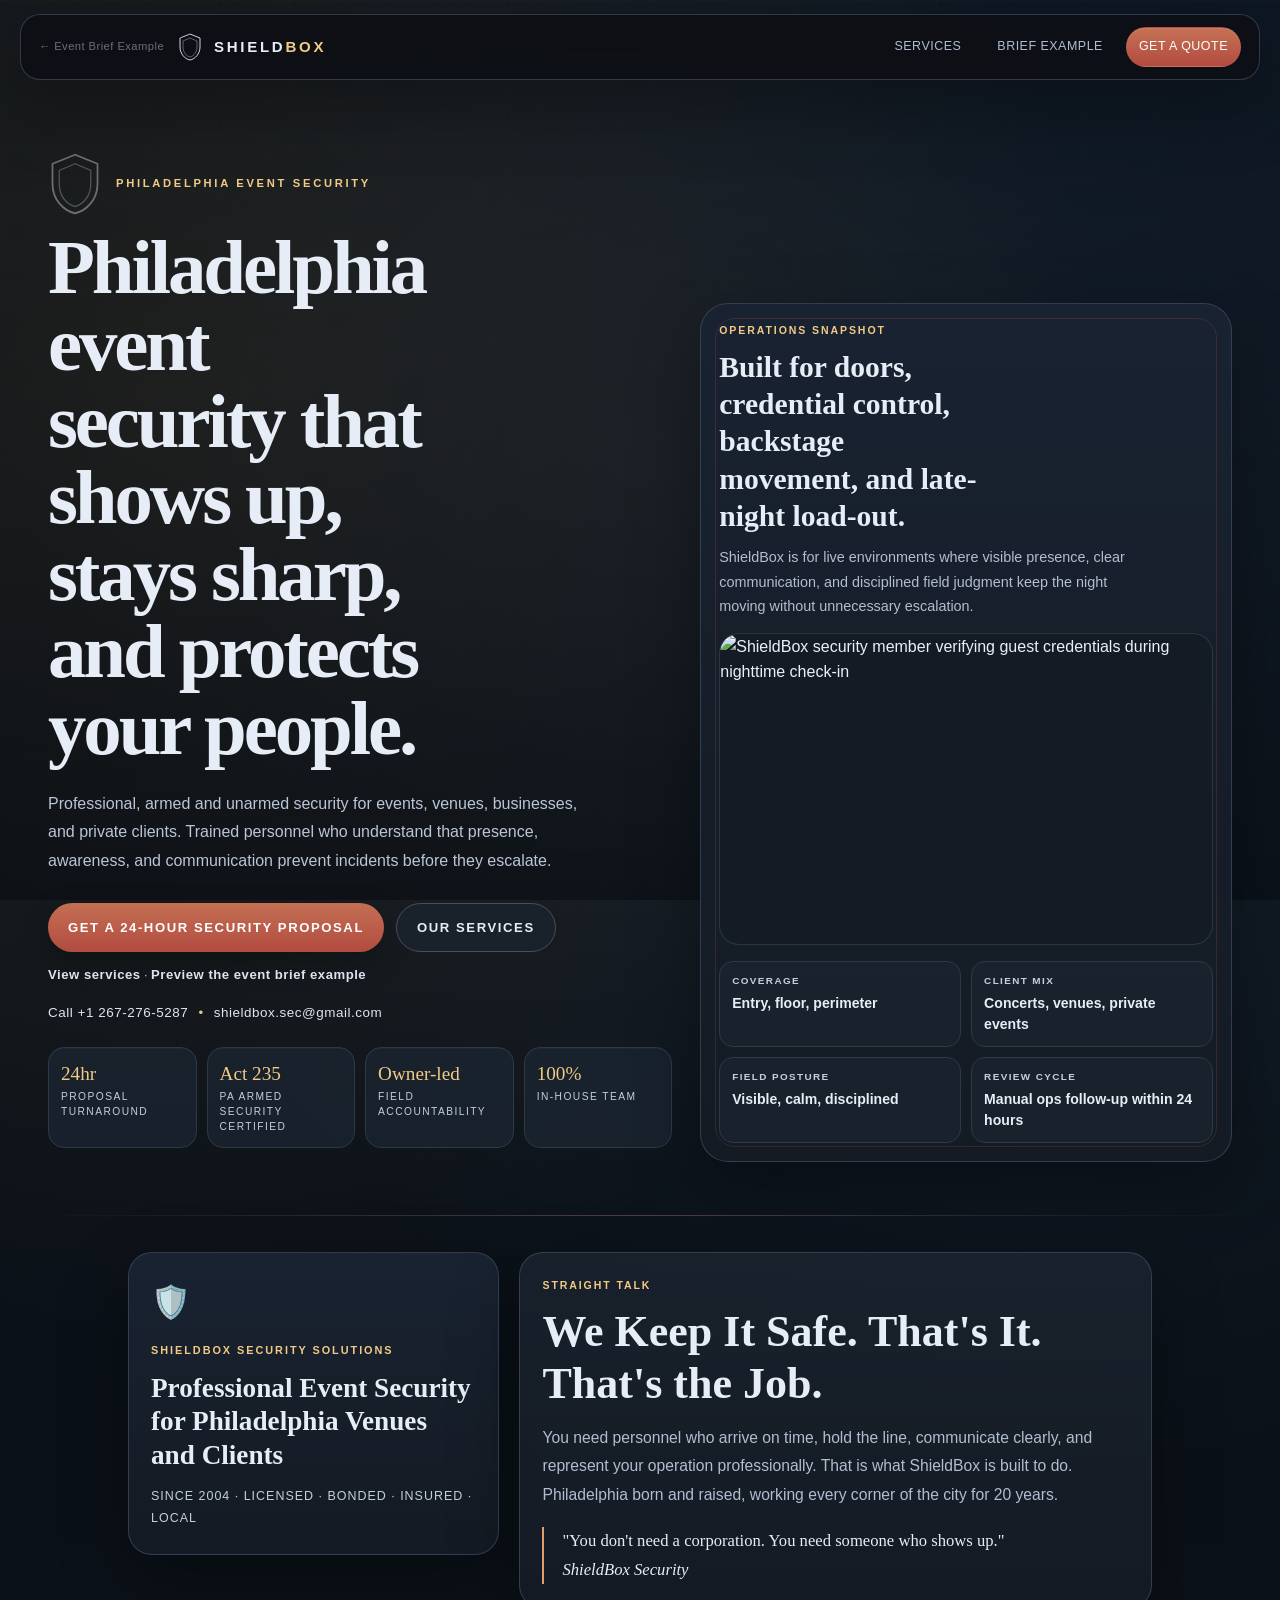
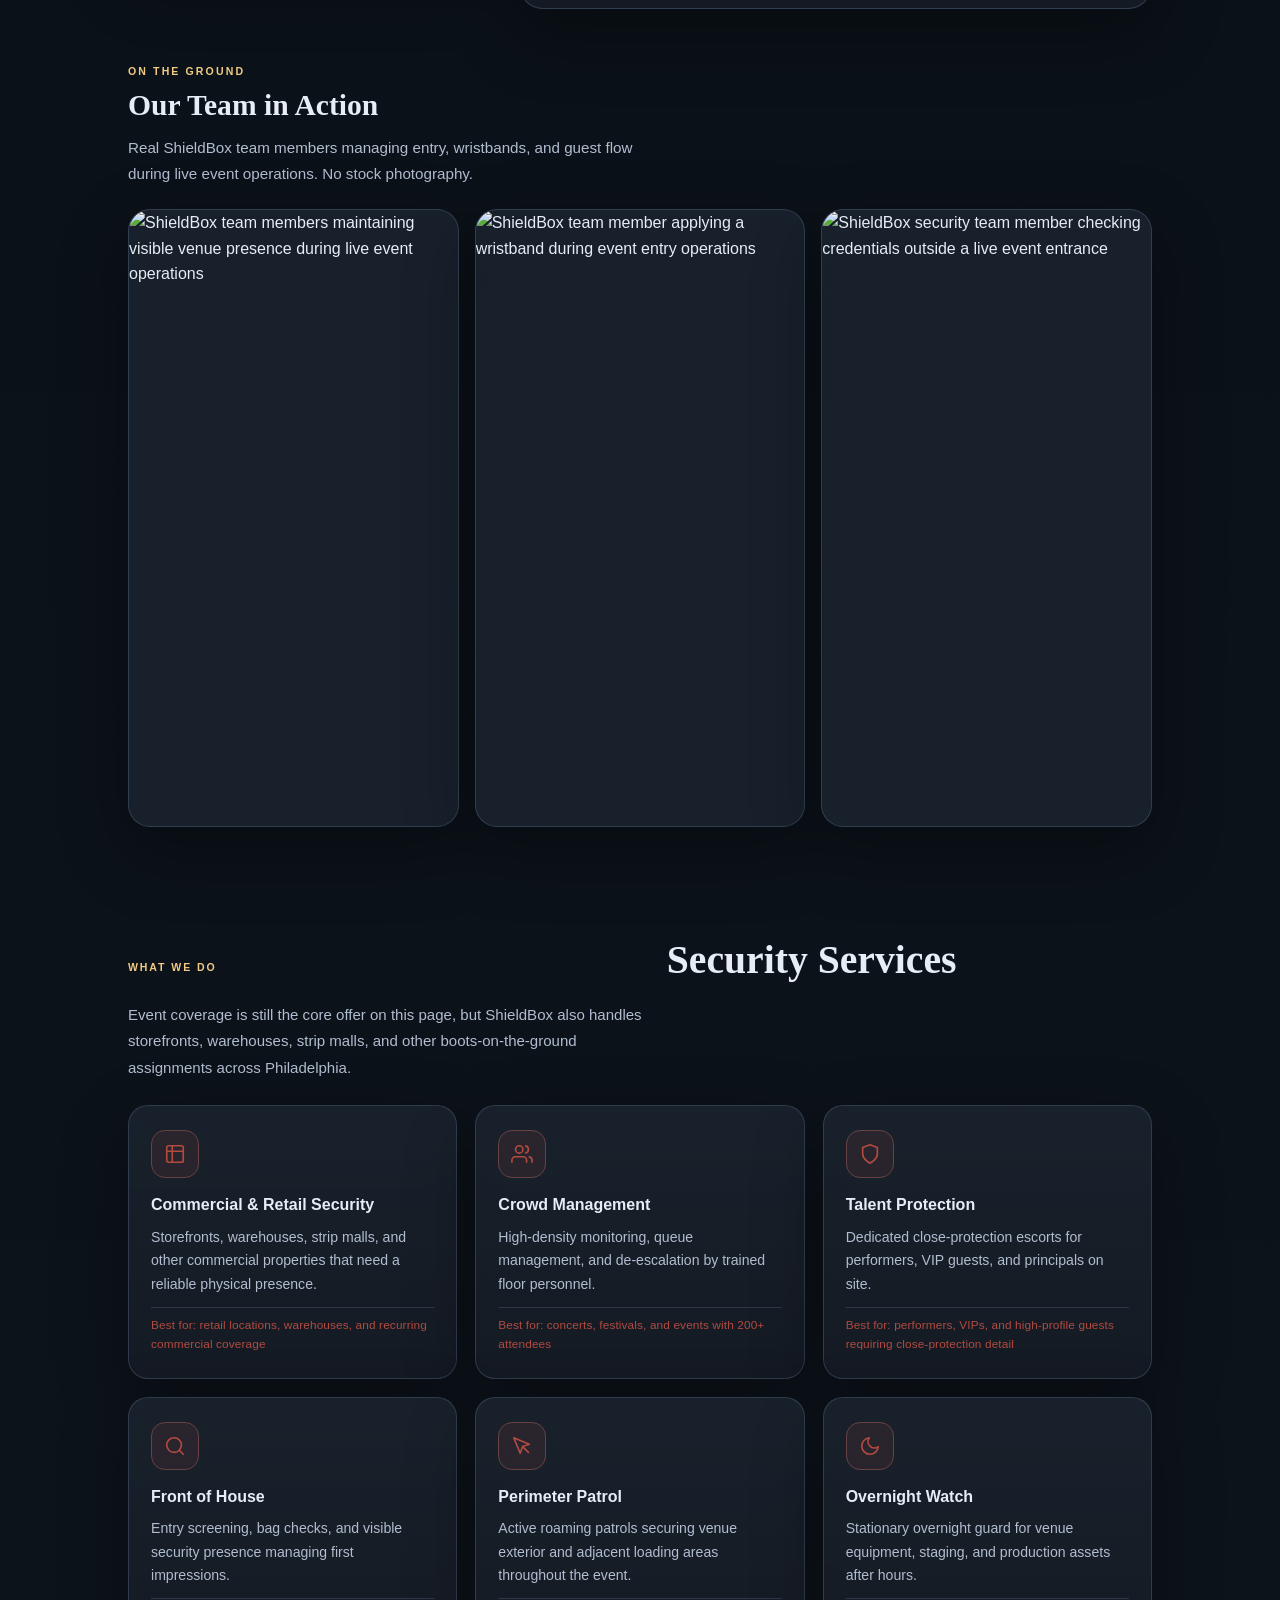
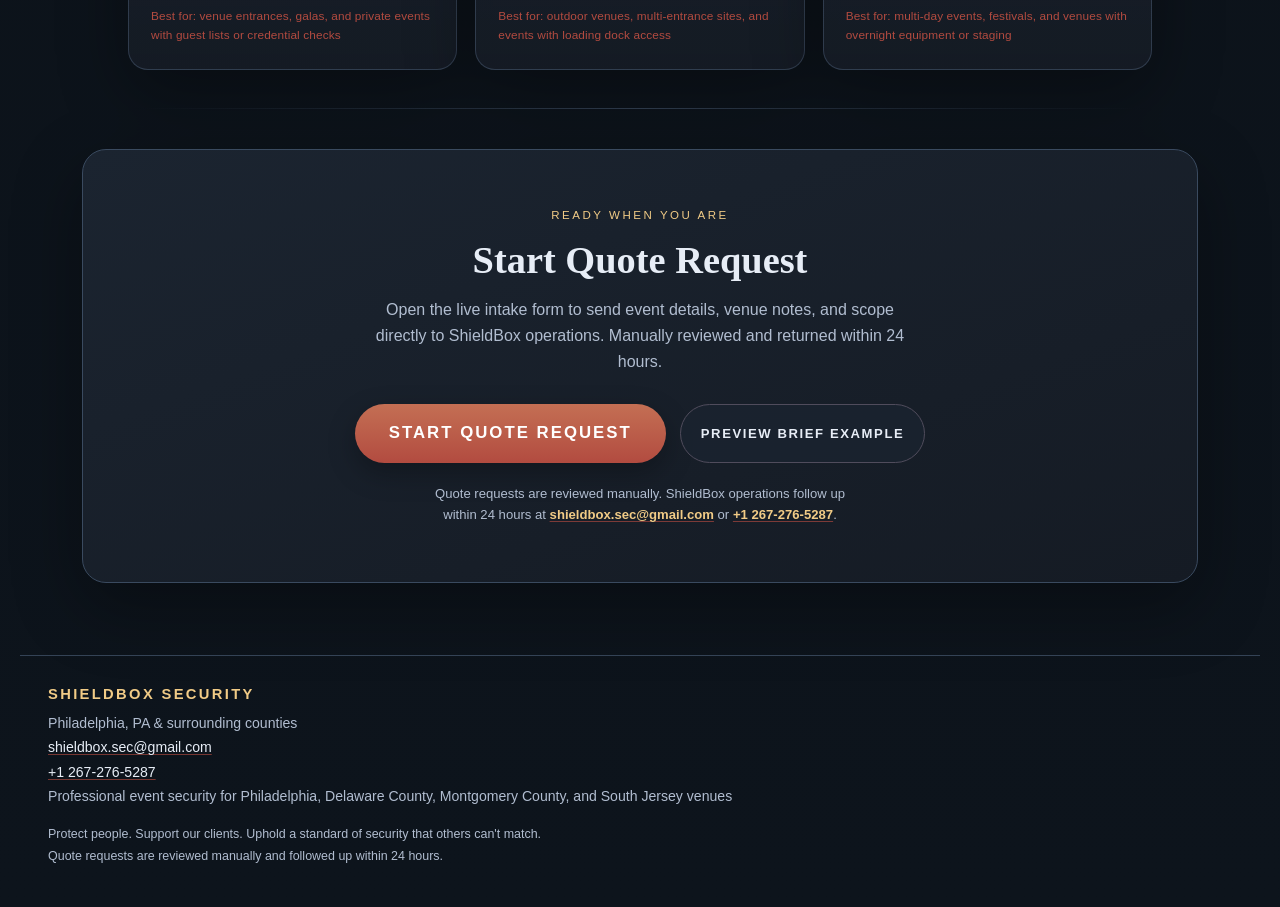
==== commit 589c28cc: "Update ShieldBox contact and quote copy" ====
--- a/index.html
+++ b/index.html
@@ -28,6 +28,7 @@
       "description": "Professional, armed and unarmed event security in Philadelphia. Trained personnel, visible presence, and disciplined protection for events, venues, and private clients.",
       "url": "https://shieldboxsecurity.com/",
       "email": "shieldbox.sec@gmail.com",
+      "telephone": "+1-267-276-5287",
       "address": {
         "@type": "PostalAddress",
         "addressLocality": "Philadelphia",
@@ -39,13 +40,21 @@
         { "@type": "AdministrativeArea", "name": "Delaware County, PA" },
         { "@type": "AdministrativeArea", "name": "Montgomery County, PA" }
       ],
+      "contactPoint": [
+        {
+          "@type": "ContactPoint",
+          "contactType": "sales",
+          "email": "shieldbox.sec@gmail.com",
+          "telephone": "+1-267-276-5287",
+          "areaServed": ["PA", "NJ"],
+          "availableLanguage": ["English"]
+        }
+      ],
       "serviceType": ["Event Security", "Crowd Management", "VIP Protection", "Overnight Watch", "Commercial Security"],
       "priceRange": "$$"
     }
     </script>
-<link rel="preconnect" href="https://fonts.googleapis.com" />
-  <link rel="preconnect" href="https://fonts.gstatic.com" crossorigin />
-  <link href="https://fonts.googleapis.com/css2?family=Libre+Baskerville:wght@400;700&family=Libre+Franklin:wght@300;400;500;600;700&display=swap" rel="stylesheet" />
+  <link rel="stylesheet" href="css/fonts.css" />
   <link rel="stylesheet" href="css/shared.css">
   <link rel="stylesheet" href="css/marketing.css">
 </head>
@@ -91,6 +100,11 @@
           <a href="#services" class="btn btn-ghost">Our Services</a>
         </div>
         <p class="hero-inline-link-wrap"><a href="#services" class="hero-inline-link">View services</a> · <a href="event-quote-request.html#overview" class="hero-inline-link">Preview the event brief example</a></p>
+        <div class="hero-contact-strip" aria-label="Direct contact">
+          <a href="tel:+12672765287" class="hero-contact-link">Call +1 267-276-5287</a>
+          <span class="hero-contact-sep" aria-hidden="true">•</span>
+          <a href="mailto:shieldbox.sec@gmail.com" class="hero-contact-link">shieldbox.sec@gmail.com</a>
+        </div>
         <div class="hero-metrics" aria-label="ShieldBox operations highlights">
           <div class="hero-metric">
             <span class="hero-metric-value">24hr</span>
@@ -251,13 +265,13 @@
   <section class="quote-cta-banner" id="quoteStart" aria-labelledby="quoteCtaTitle">
     <div class="quote-cta-inner">
       <div class="quote-cta-overline">Ready When You Are</div>
-      <h2 id="quoteCtaTitle" class="quote-cta-title">Request a Quote</h2>
+      <h2 id="quoteCtaTitle" class="quote-cta-title">Start Quote Request</h2>
       <p class="quote-cta-sub">Open the live intake form to send event details, venue notes, and scope directly to ShieldBox operations. Manually reviewed and returned within 24 hours.</p>
       <div class="quote-cta-actions">
-        <a href="quote.html" class="btn btn-primary quote-cta-button">Request a Quote</a>
+        <a href="quote.html" class="btn btn-primary quote-cta-button">Start Quote Request</a>
         <a href="event-quote-request.html#overview" class="btn btn-ghost">Preview Brief Example</a>
       </div>
-      <p class="quote-cta-note">Quote requests are reviewed manually. ShieldBox operations follow up within 24 hours at <a href="mailto:shieldbox.sec@gmail.com">shieldbox.sec@gmail.com</a>.</p>
+      <p class="quote-cta-note">Quote requests are reviewed manually. ShieldBox operations follow up within 24 hours at <a href="mailto:shieldbox.sec@gmail.com">shieldbox.sec@gmail.com</a> or <a href="tel:+12672765287">+1 267-276-5287</a>.</p>
     </div>
   </section>
 
@@ -267,9 +281,10 @@
       <div class="footer-name">ShieldBox Security</div>
       <address>
         Philadelphia, PA &amp; surrounding counties<br />
-        <a id="footerEmail" href="#"></a>
+        <a id="footerEmail" href="#"></a><br />
+        <a href="tel:+12672765287">+1 267-276-5287</a>
       </address>
-      Professional event security — serving Philadelphia, Delaware County, Montgomery County, and South Jersey venues
+      Professional event security for Philadelphia, Delaware County, Montgomery County, and South Jersey venues
     </div>
     <div class="footer-note">
       Protect people. Support our clients. Uphold a standard of security that others can't match.<br />
@@ -278,13 +293,13 @@
   </footer>
 
   <div class="mobile-action-dock" aria-label="Quick mobile actions">
-    <a href="quote.html" class="dock-primary">Get a 24-Hour Proposal</a>
+    <a href="quote.html" class="dock-primary">Start Quote Request</a>
   </div>
 
   <!-- TOAST -->
   <div id="toast" role="status" aria-atomic="true" hidden>
     <strong id="toastTitle">Submission status</strong>
-    <span id="toastMessage">Please try again or email shieldbox.sec@gmail.com.</span>
+    <span id="toastMessage">Please try again or email shieldbox.sec@gmail.com or call +1 267-276-5287.</span>
   </div>
 
   <!-- JS -->
--- a/css/fonts.css
+++ b/css/fonts.css
@@ -0,0 +1,70 @@
+/* latin */
+@font-face {
+  font-family: 'Libre Baskerville';
+  font-style: normal;
+  font-weight: 400;
+  font-display: swap;
+  src: url(fonts/kmKnZrc3Hgbbcjq75U4uslyuy4kn0qNZaxM.woff2) format('woff2');
+  unicode-range: U+0000-00FF, U+0131, U+0152-0153, U+02BB-02BC, U+02C6, U+02DA, U+02DC, U+0304, U+0308, U+0329, U+2000-206F, U+20AC, U+2122, U+2191, U+2193, U+2212, U+2215, U+FEFF, U+FFFD;
+}
+
+/* latin */
+@font-face {
+  font-family: 'Libre Baskerville';
+  font-style: normal;
+  font-weight: 700;
+  font-display: swap;
+  src: url(fonts/kmKnZrc3Hgbbcjq75U4uslyuy4kn0qNZaxM.woff2) format('woff2');
+  unicode-range: U+0000-00FF, U+0131, U+0152-0153, U+02BB-02BC, U+02C6, U+02DA, U+02DC, U+0304, U+0308, U+0329, U+2000-206F, U+20AC, U+2122, U+2191, U+2193, U+2212, U+2215, U+FEFF, U+FFFD;
+}
+
+/* latin */
+@font-face {
+  font-family: 'Libre Franklin';
+  font-style: normal;
+  font-weight: 300;
+  font-display: swap;
+  src: url(fonts/jizDREVItHgc8qDIbSTKq4XkRiUf2zc.woff2) format('woff2');
+  unicode-range: U+0000-00FF, U+0131, U+0152-0153, U+02BB-02BC, U+02C6, U+02DA, U+02DC, U+0304, U+0308, U+0329, U+2000-206F, U+20AC, U+2122, U+2191, U+2193, U+2212, U+2215, U+FEFF, U+FFFD;
+}
+
+/* latin */
+@font-face {
+  font-family: 'Libre Franklin';
+  font-style: normal;
+  font-weight: 400;
+  font-display: swap;
+  src: url(fonts/jizDREVItHgc8qDIbSTKq4XkRiUf2zc.woff2) format('woff2');
+  unicode-range: U+0000-00FF, U+0131, U+0152-0153, U+02BB-02BC, U+02C6, U+02DA, U+02DC, U+0304, U+0308, U+0329, U+2000-206F, U+20AC, U+2122, U+2191, U+2193, U+2212, U+2215, U+FEFF, U+FFFD;
+}
+
+/* latin */
+@font-face {
+  font-family: 'Libre Franklin';
+  font-style: normal;
+  font-weight: 500;
+  font-display: swap;
+  src: url(fonts/jizDREVItHgc8qDIbSTKq4XkRiUf2zc.woff2) format('woff2');
+  unicode-range: U+0000-00FF, U+0131, U+0152-0153, U+02BB-02BC, U+02C6, U+02DA, U+02DC, U+0304, U+0308, U+0329, U+2000-206F, U+20AC, U+2122, U+2191, U+2193, U+2212, U+2215, U+FEFF, U+FFFD;
+}
+
+/* latin */
+@font-face {
+  font-family: 'Libre Franklin';
+  font-style: normal;
+  font-weight: 600;
+  font-display: swap;
+  src: url(fonts/jizDREVItHgc8qDIbSTKq4XkRiUf2zc.woff2) format('woff2');
+  unicode-range: U+0000-00FF, U+0131, U+0152-0153, U+02BB-02BC, U+02C6, U+02DA, U+02DC, U+0304, U+0308, U+0329, U+2000-206F, U+20AC, U+2122, U+2191, U+2193, U+2212, U+2215, U+FEFF, U+FFFD;
+}
+
+/* latin */
+@font-face {
+  font-family: 'Libre Franklin';
+  font-style: normal;
+  font-weight: 700;
+  font-display: swap;
+  src: url(fonts/jizDREVItHgc8qDIbSTKq4XkRiUf2zc.woff2) format('woff2');
+  unicode-range: U+0000-00FF, U+0131, U+0152-0153, U+02BB-02BC, U+02C6, U+02DA, U+02DC, U+0304, U+0308, U+0329, U+2000-206F, U+20AC, U+2122, U+2191, U+2193, U+2212, U+2215, U+FEFF, U+FFFD;
+}
+Downloaded 2 font files to fonts
--- a/css/shared.css
+++ b/css/shared.css
@@ -1830,6 +1830,27 @@
       letter-spacing: 0.04em;
     }
 
+    .hero-contact-strip {
+      display: flex;
+      align-items: center;
+      gap: 10px;
+      flex-wrap: wrap;
+      margin-top: 16px;
+      color: var(--ink-soft);
+      font-size: 0.84rem;
+      letter-spacing: 0.04em;
+    }
+
+    .hero-contact-link {
+      color: color-mix(in srgb, var(--ink) 86%, var(--ink-soft));
+      text-decoration: none;
+    }
+    .hero-contact-link:hover { color: var(--accent-strong); }
+
+    .hero-contact-sep {
+      color: color-mix(in srgb, var(--accent-strong) 72%, var(--ink-soft));
+    }
+
     .hero-metrics {
       display: grid;
       grid-template-columns: repeat(4, minmax(0, 1fr));
--- a/css/marketing.css
+++ b/css/marketing.css
@@ -885,6 +885,16 @@
         align-items: stretch;
       }
 
+      .hero-contact-strip {
+        flex-direction: column;
+        align-items: flex-start;
+        gap: 6px;
+      }
+
+      .hero-contact-sep {
+        display: none;
+      }
+
       .hero-spotlight-actions {
         flex-direction: column;
         align-items: stretch;
@@ -1100,6 +1110,7 @@
       .hero-h1 { font-size: clamp(1.95rem, 9vw, 2.35rem); }
       .mobile-action-dock a { font-size: 0.72rem; letter-spacing: 0.03em; }
       .hero-inline-link-wrap { font-size: 0.72rem; }
+      .hero-contact-strip { font-size: 0.76rem; }
       .hero-spotlight-media img { height: 200px; }
       .svc-fit { font-size: 0.66rem; }
     }
@@ -1270,4 +1281,3 @@
       .progress-step { padding: 5px 6px; }
       .progress-sep { width: 10px; }
     }
-
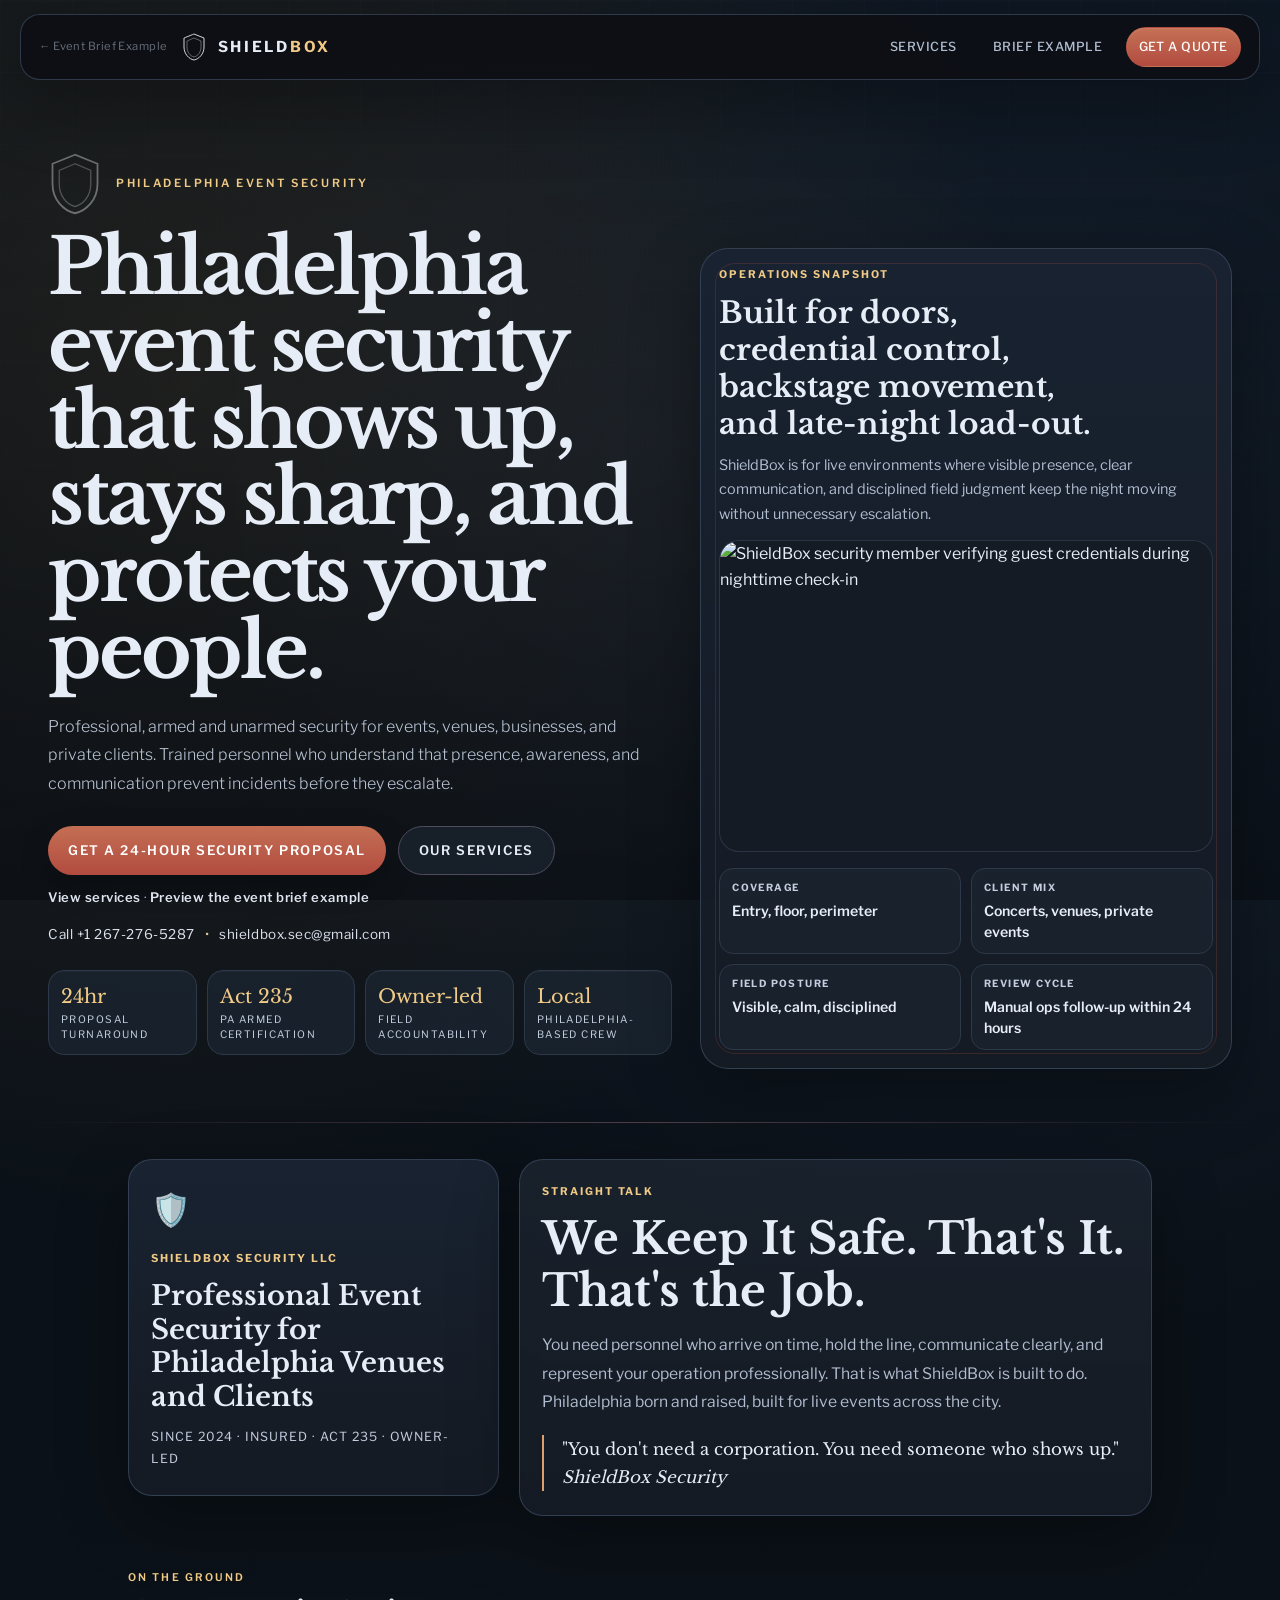
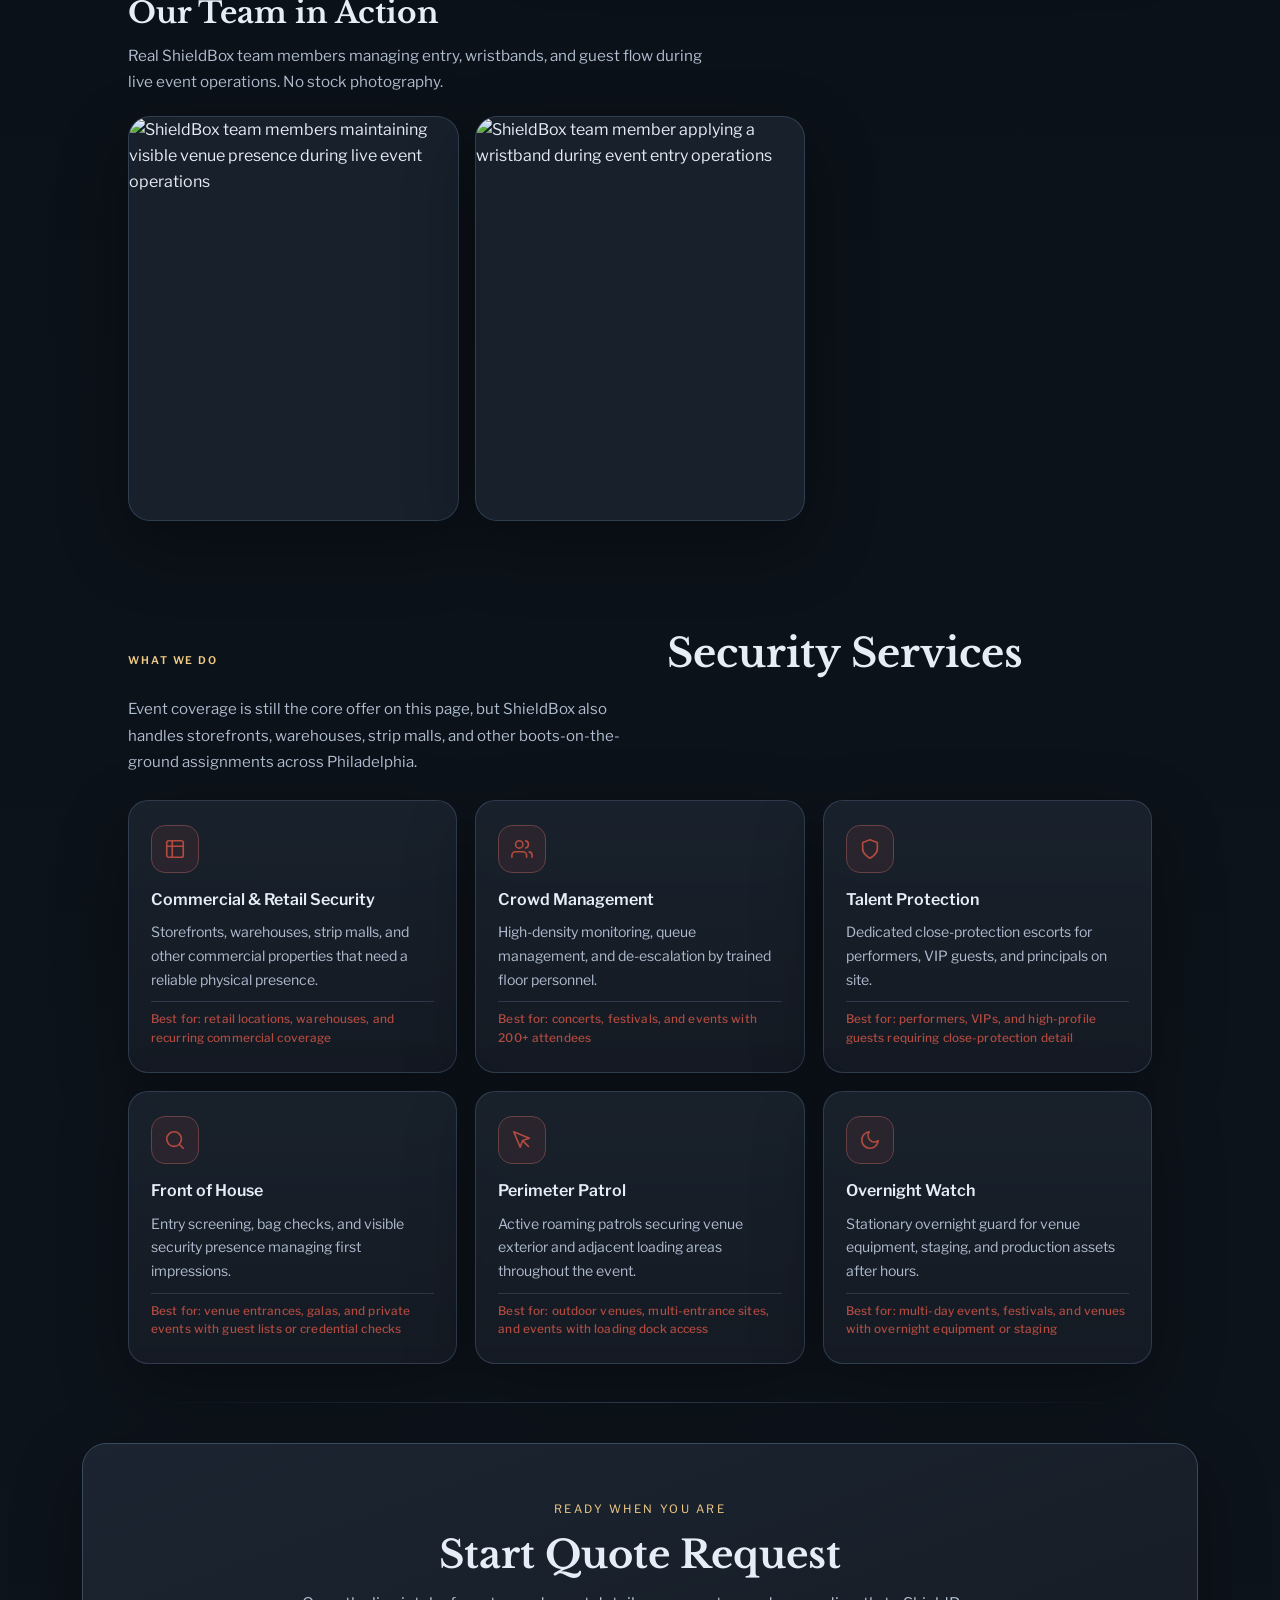
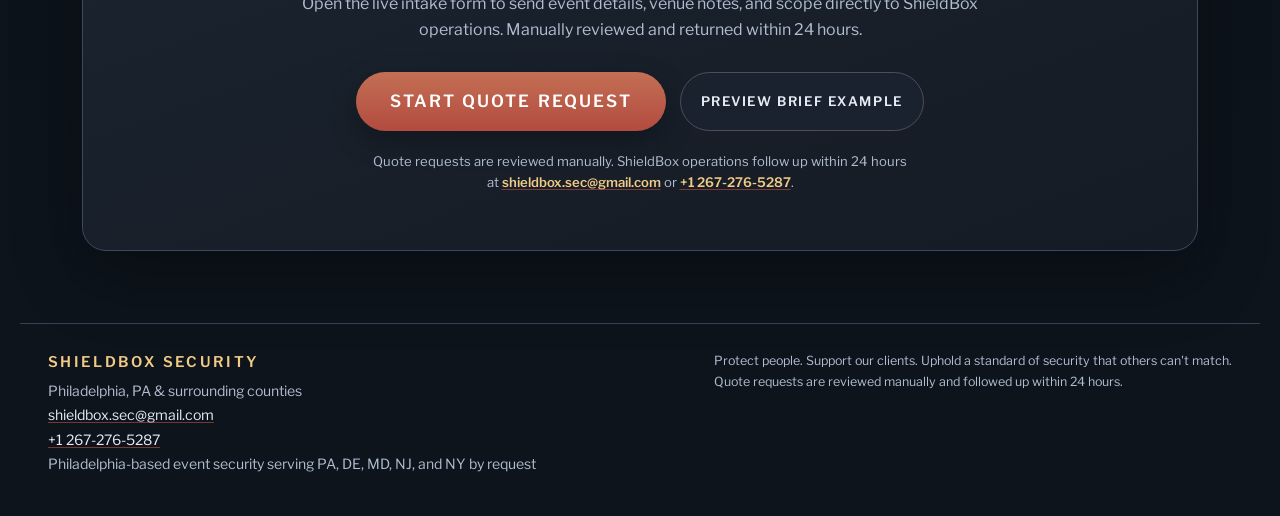
==== commit 5cda4ec7: "Update ShieldBox content accuracy" ====
--- a/index.html
+++ b/index.html
@@ -25,6 +25,7 @@
       "@context": "https://schema.org",
       "@type": ["LocalBusiness", "SecurityService"],
       "name": "ShieldBox Security",
+      "legalName": "ShieldBox Security LLC",
       "description": "Professional, armed and unarmed event security in Philadelphia. Trained personnel, visible presence, and disciplined protection for events, venues, and private clients.",
       "url": "https://shieldboxsecurity.com/",
       "email": "shieldbox.sec@gmail.com",
@@ -37,8 +38,11 @@
       },
       "areaServed": [
         { "@type": "City", "name": "Philadelphia", "sameAs": "https://en.wikipedia.org/wiki/Philadelphia" },
-        { "@type": "AdministrativeArea", "name": "Delaware County, PA" },
-        { "@type": "AdministrativeArea", "name": "Montgomery County, PA" }
+        { "@type": "State", "name": "Pennsylvania" },
+        { "@type": "State", "name": "Delaware" },
+        { "@type": "State", "name": "Maryland" },
+        { "@type": "State", "name": "New Jersey" },
+        { "@type": "State", "name": "New York" }
       ],
       "contactPoint": [
         {
@@ -46,7 +50,7 @@
           "contactType": "sales",
           "email": "shieldbox.sec@gmail.com",
           "telephone": "+1-267-276-5287",
-          "areaServed": ["PA", "NJ"],
+          "areaServed": ["PA", "DE", "MD", "NJ", "NY"],
           "availableLanguage": ["English"]
         }
       ],
@@ -112,15 +116,15 @@
           </div>
           <div class="hero-metric" title="Act 235: Pennsylvania's armed security officer certification">
             <span class="hero-metric-value">Act 235</span>
-            <span class="hero-metric-label">PA armed security certified</span>
+            <span class="hero-metric-label">PA armed certification</span>
           </div>
           <div class="hero-metric">
             <span class="hero-metric-value">Owner-led</span>
             <span class="hero-metric-label">field accountability</span>
           </div>
-          <div class="hero-metric" title="Every ShieldBox officer is a direct employee — no subcontractors, no staffing agencies">
-            <span class="hero-metric-value">100%</span>
-            <span class="hero-metric-label">in-house team</span>
+          <div class="hero-metric">
+            <span class="hero-metric-value">Local</span>
+            <span class="hero-metric-label">Philadelphia-based crew</span>
           </div>
         </div>
       </div>
@@ -158,14 +162,14 @@
     <div class="brand-story-grid">
       <aside class="brand-aside">
         <div class="brand-mark" aria-hidden="true">🛡️</div>
-        <div class="brand-name">ShieldBox Security Solutions</div>
+        <div class="brand-name">ShieldBox Security LLC</div>
         <h2 class="brand-title">Professional Event Security for Philadelphia Venues and Clients</h2>
-        <p class="brand-meta">Since 2004 · Licensed · Bonded · Insured · Local</p>
+        <p class="brand-meta">Since 2024 · Insured · Act 235 · Owner-led</p>
       </aside>
       <div class="brand-message">
         <div class="brand-kicker">Straight Talk</div>
         <h2 class="brand-headline">We Keep It Safe. That's It. That's the Job.</h2>
-        <p class="brand-copy">You need personnel who arrive on time, hold the line, communicate clearly, and represent your operation professionally. That is what ShieldBox is built to do. Philadelphia born and raised, working every corner of the city for 20 years.</p>
+        <p class="brand-copy">You need personnel who arrive on time, hold the line, communicate clearly, and represent your operation professionally. That is what ShieldBox is built to do. Philadelphia born and raised, built for live events across the city.</p>
         <blockquote class="brand-quote">"You don't need a corporation. You need someone who shows up."<footer><cite>ShieldBox Security</cite></footer></blockquote>
       </div>
     </div>
@@ -195,13 +199,6 @@
           <p>Fast, orderly wristband checks that keep entry moving without losing control of the line.</p>
         </figcaption>
       </figure>
-      <figure class="gallery-card">
-        <img class="gallery-img" src="BoxPics/IMG_2594-web.jpeg" alt="ShieldBox security team member checking credentials outside a live event entrance" loading="lazy" width="800" height="1200" />
-        <figcaption class="gallery-caption">
-          <span>Credential Control</span>
-          <p>First-contact screening, queue discipline, and a visible security posture before guests reach the door.</p>
-        </figcaption>
-      </figure>
     </div>
   </section>
 
@@ -284,7 +281,7 @@
         <a id="footerEmail" href="#"></a><br />
         <a href="tel:+12672765287">+1 267-276-5287</a>
       </address>
-      Professional event security for Philadelphia, Delaware County, Montgomery County, and South Jersey venues
+      Philadelphia-based event security serving PA, DE, MD, NJ, and NY by request
     </div>
     <div class="footer-note">
       Protect people. Support our clients. Uphold a standard of security that others can't match.<br />
--- a/css/fonts.css
+++ b/css/fonts.css
@@ -4,7 +4,7 @@
   font-style: normal;
   font-weight: 400;
   font-display: swap;
-  src: url(fonts/kmKnZrc3Hgbbcjq75U4uslyuy4kn0qNZaxM.woff2) format('woff2');
+  src: url(../fonts/kmKnZrc3Hgbbcjq75U4uslyuy4kn0qNZaxM.woff2) format('woff2');
   unicode-range: U+0000-00FF, U+0131, U+0152-0153, U+02BB-02BC, U+02C6, U+02DA, U+02DC, U+0304, U+0308, U+0329, U+2000-206F, U+20AC, U+2122, U+2191, U+2193, U+2212, U+2215, U+FEFF, U+FFFD;
 }
 
@@ -14,7 +14,7 @@
   font-style: normal;
   font-weight: 700;
   font-display: swap;
-  src: url(fonts/kmKnZrc3Hgbbcjq75U4uslyuy4kn0qNZaxM.woff2) format('woff2');
+  src: url(../fonts/kmKnZrc3Hgbbcjq75U4uslyuy4kn0qNZaxM.woff2) format('woff2');
   unicode-range: U+0000-00FF, U+0131, U+0152-0153, U+02BB-02BC, U+02C6, U+02DA, U+02DC, U+0304, U+0308, U+0329, U+2000-206F, U+20AC, U+2122, U+2191, U+2193, U+2212, U+2215, U+FEFF, U+FFFD;
 }
 
@@ -24,7 +24,7 @@
   font-style: normal;
   font-weight: 300;
   font-display: swap;
-  src: url(fonts/jizDREVItHgc8qDIbSTKq4XkRiUf2zc.woff2) format('woff2');
+  src: url(../fonts/jizDREVItHgc8qDIbSTKq4XkRiUf2zc.woff2) format('woff2');
   unicode-range: U+0000-00FF, U+0131, U+0152-0153, U+02BB-02BC, U+02C6, U+02DA, U+02DC, U+0304, U+0308, U+0329, U+2000-206F, U+20AC, U+2122, U+2191, U+2193, U+2212, U+2215, U+FEFF, U+FFFD;
 }
 
@@ -34,7 +34,7 @@
   font-style: normal;
   font-weight: 400;
   font-display: swap;
-  src: url(fonts/jizDREVItHgc8qDIbSTKq4XkRiUf2zc.woff2) format('woff2');
+  src: url(../fonts/jizDREVItHgc8qDIbSTKq4XkRiUf2zc.woff2) format('woff2');
   unicode-range: U+0000-00FF, U+0131, U+0152-0153, U+02BB-02BC, U+02C6, U+02DA, U+02DC, U+0304, U+0308, U+0329, U+2000-206F, U+20AC, U+2122, U+2191, U+2193, U+2212, U+2215, U+FEFF, U+FFFD;
 }
 
@@ -44,7 +44,7 @@
   font-style: normal;
   font-weight: 500;
   font-display: swap;
-  src: url(fonts/jizDREVItHgc8qDIbSTKq4XkRiUf2zc.woff2) format('woff2');
+  src: url(../fonts/jizDREVItHgc8qDIbSTKq4XkRiUf2zc.woff2) format('woff2');
   unicode-range: U+0000-00FF, U+0131, U+0152-0153, U+02BB-02BC, U+02C6, U+02DA, U+02DC, U+0304, U+0308, U+0329, U+2000-206F, U+20AC, U+2122, U+2191, U+2193, U+2212, U+2215, U+FEFF, U+FFFD;
 }
 
@@ -54,7 +54,7 @@
   font-style: normal;
   font-weight: 600;
   font-display: swap;
-  src: url(fonts/jizDREVItHgc8qDIbSTKq4XkRiUf2zc.woff2) format('woff2');
+  src: url(../fonts/jizDREVItHgc8qDIbSTKq4XkRiUf2zc.woff2) format('woff2');
   unicode-range: U+0000-00FF, U+0131, U+0152-0153, U+02BB-02BC, U+02C6, U+02DA, U+02DC, U+0304, U+0308, U+0329, U+2000-206F, U+20AC, U+2122, U+2191, U+2193, U+2212, U+2215, U+FEFF, U+FFFD;
 }
 
@@ -64,7 +64,7 @@
   font-style: normal;
   font-weight: 700;
   font-display: swap;
-  src: url(fonts/jizDREVItHgc8qDIbSTKq4XkRiUf2zc.woff2) format('woff2');
+  src: url(../fonts/jizDREVItHgc8qDIbSTKq4XkRiUf2zc.woff2) format('woff2');
   unicode-range: U+0000-00FF, U+0131, U+0152-0153, U+02BB-02BC, U+02C6, U+02DA, U+02DC, U+0304, U+0308, U+0329, U+2000-206F, U+20AC, U+2122, U+2191, U+2193, U+2212, U+2215, U+FEFF, U+FFFD;
 }
 Downloaded 2 font files to fonts
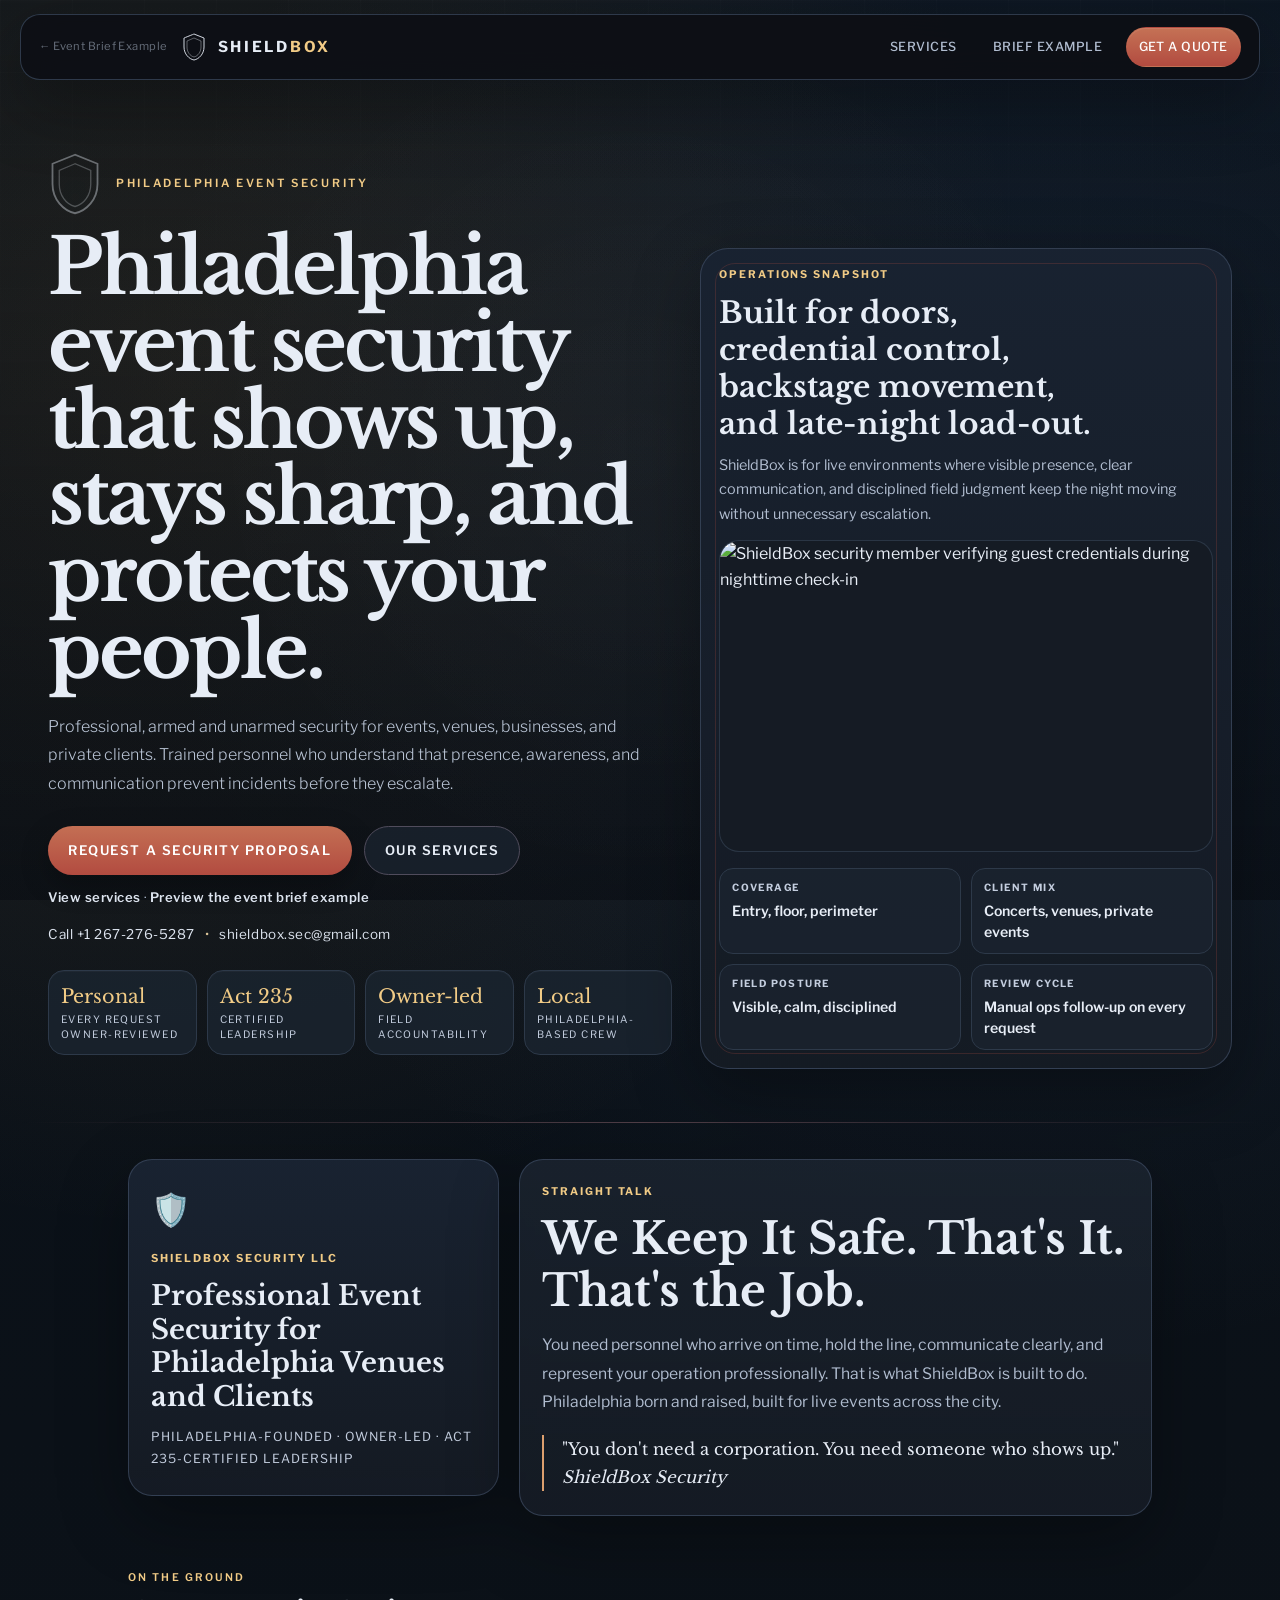
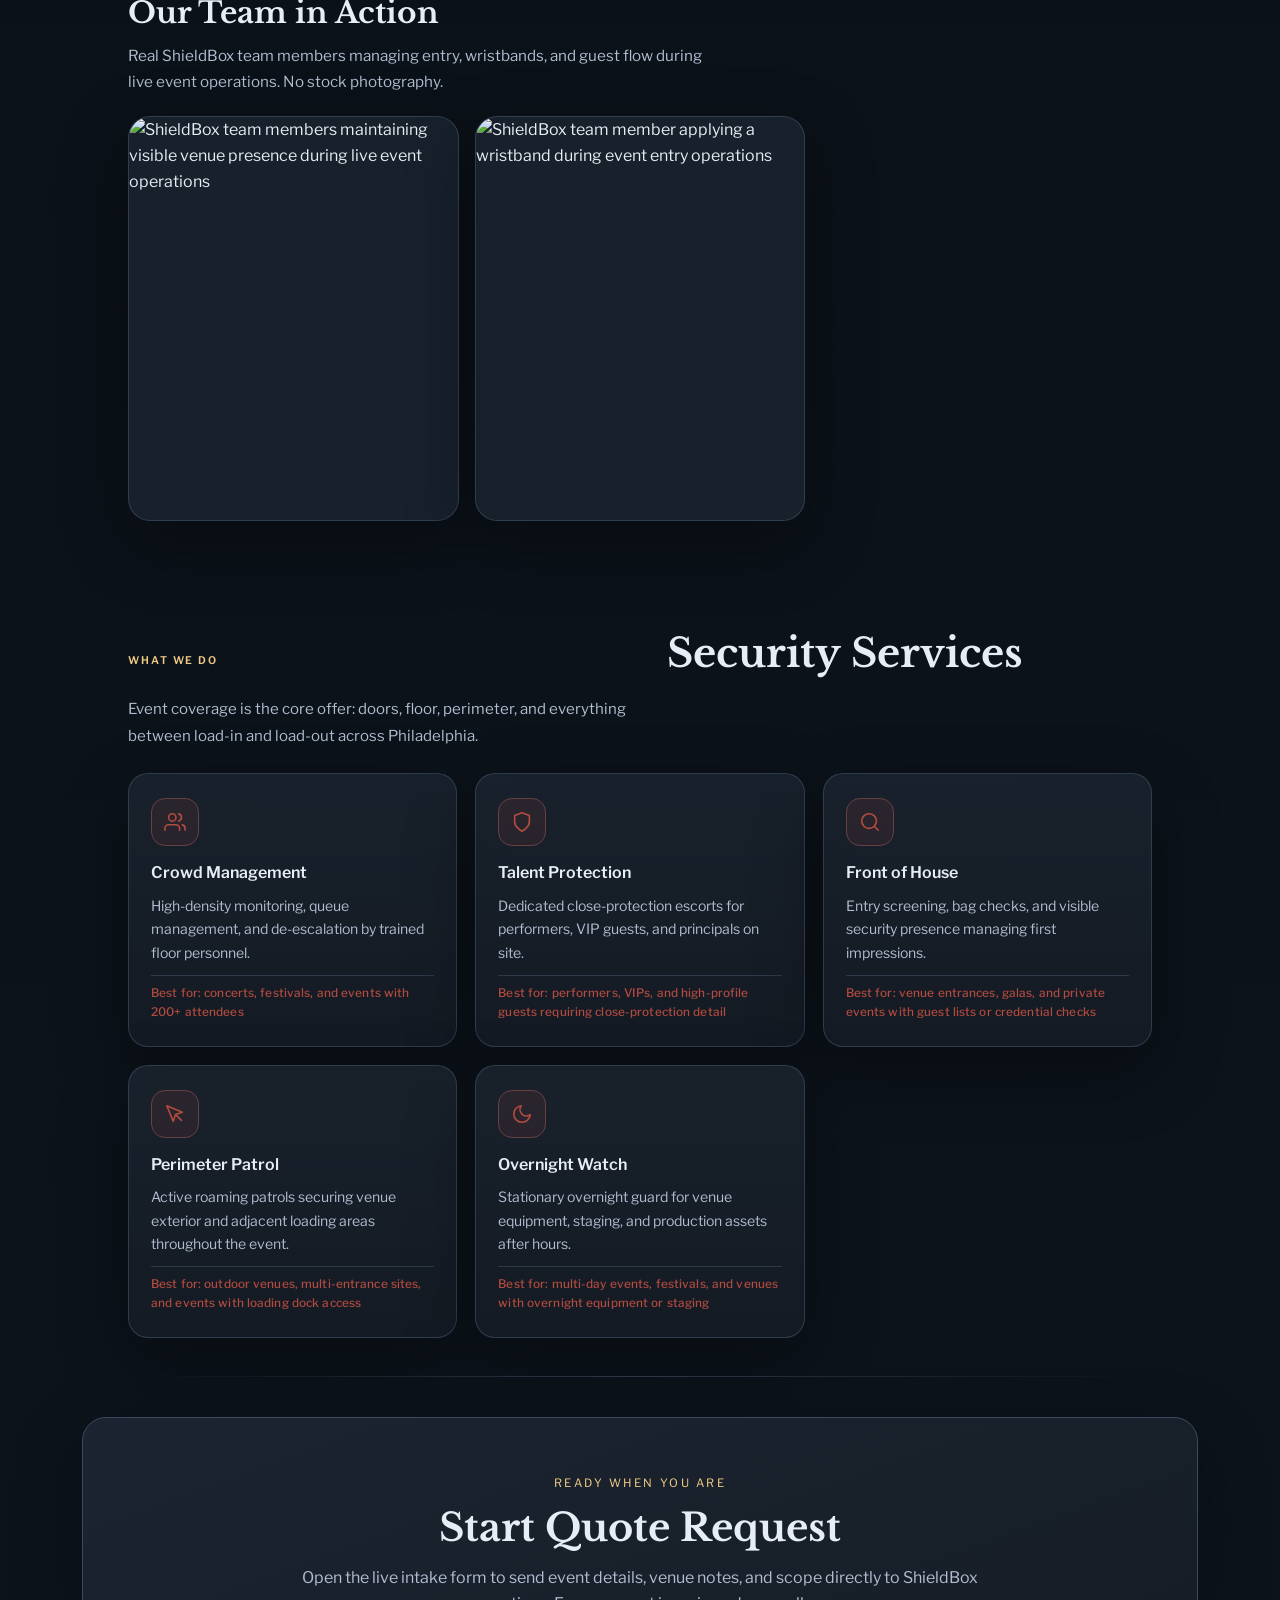
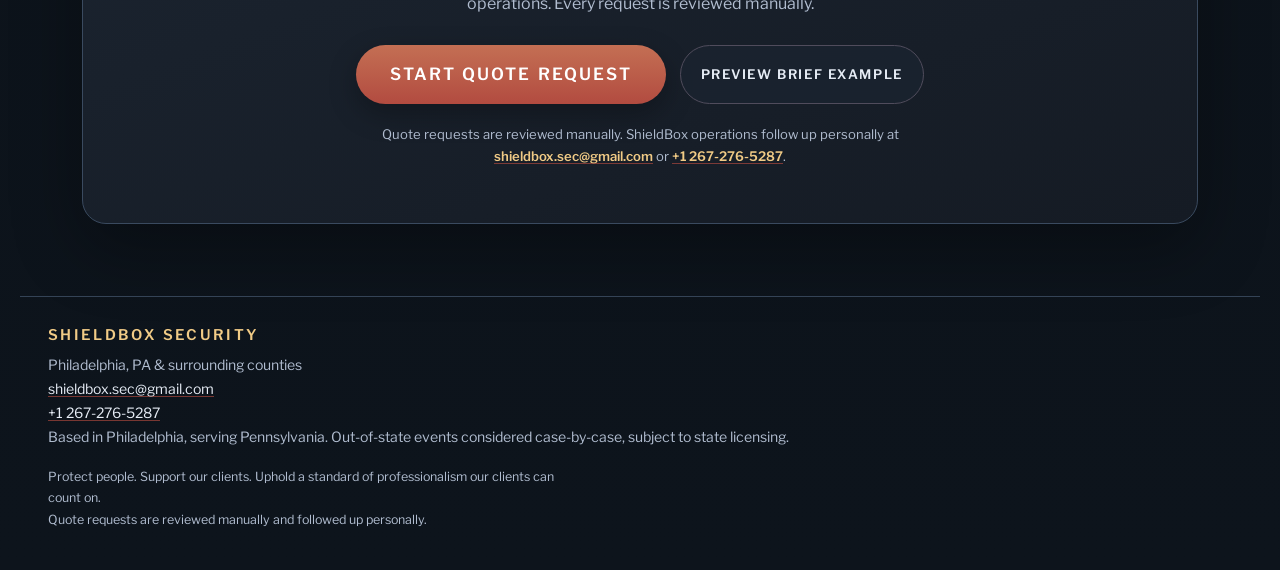
==== commit cb1baf0c: "site: claims-compliance pass — remove unverified claims pending client confirmation - Drop 'Insured'" ====
--- a/index.html
+++ b/index.html
@@ -38,11 +38,7 @@
       },
       "areaServed": [
         { "@type": "City", "name": "Philadelphia", "sameAs": "https://en.wikipedia.org/wiki/Philadelphia" },
-        { "@type": "State", "name": "Pennsylvania" },
-        { "@type": "State", "name": "Delaware" },
-        { "@type": "State", "name": "Maryland" },
-        { "@type": "State", "name": "New Jersey" },
-        { "@type": "State", "name": "New York" }
+        { "@type": "State", "name": "Pennsylvania" }
       ],
       "contactPoint": [
         {
@@ -50,11 +46,11 @@
           "contactType": "sales",
           "email": "shieldbox.sec@gmail.com",
           "telephone": "+1-267-276-5287",
-          "areaServed": ["PA", "DE", "MD", "NJ", "NY"],
+          "areaServed": ["PA"],
           "availableLanguage": ["English"]
         }
       ],
-      "serviceType": ["Event Security", "Crowd Management", "VIP Protection", "Overnight Watch", "Commercial Security"],
+      "serviceType": ["Event Security", "Crowd Management", "Talent Protection", "Overnight Watch"],
       "priceRange": "$$"
     }
     </script>
@@ -100,7 +96,7 @@
         <h1 class="hero-h1">Philadelphia event security that shows up, stays sharp, and protects your people.</h1>
         <p class="hero-sub">Professional, armed and unarmed security for events, venues, businesses, and private clients. Trained personnel who understand that presence, awareness, and communication prevent incidents before they escalate.</p>
         <div class="hero-actions">
-          <a href="quote.html" class="btn btn-primary">Get a 24-Hour Security Proposal</a>
+          <a href="quote.html" class="btn btn-primary">Request a Security Proposal</a>
           <a href="#services" class="btn btn-ghost">Our Services</a>
         </div>
         <p class="hero-inline-link-wrap"><a href="#services" class="hero-inline-link">View services</a> · <a href="event-quote-request.html#overview" class="hero-inline-link">Preview the event brief example</a></p>
@@ -111,12 +107,12 @@
         </div>
         <div class="hero-metrics" aria-label="ShieldBox operations highlights">
           <div class="hero-metric">
-            <span class="hero-metric-value">24hr</span>
-            <span class="hero-metric-label">proposal turnaround</span>
+            <span class="hero-metric-value">Personal</span>
+            <span class="hero-metric-label">every request owner-reviewed</span>
           </div>
           <div class="hero-metric" title="Act 235: Pennsylvania's armed security officer certification">
             <span class="hero-metric-value">Act 235</span>
-            <span class="hero-metric-label">PA armed certification</span>
+            <span class="hero-metric-label">certified leadership</span>
           </div>
           <div class="hero-metric">
             <span class="hero-metric-value">Owner-led</span>
@@ -151,7 +147,7 @@
           </div>
           <div class="hero-spotlight-stat">
             <span>Review cycle</span>
-            <strong>Manual ops follow-up within 24 hours</strong>
+            <strong>Manual ops follow-up on every request</strong>
           </div>
         </div>
       </section>
@@ -164,7 +160,7 @@
         <div class="brand-mark" aria-hidden="true">🛡️</div>
         <div class="brand-name">ShieldBox Security LLC</div>
         <h2 class="brand-title">Professional Event Security for Philadelphia Venues and Clients</h2>
-        <p class="brand-meta">Since 2024 · Insured · Act 235 · Owner-led</p>
+        <p class="brand-meta">Philadelphia-founded · Owner-led · Act 235-certified leadership</p>
       </aside>
       <div class="brand-message">
         <div class="brand-kicker">Straight Talk</div>
@@ -209,15 +205,9 @@
     <div class="services-head">
       <div class="services-overline">What We Do</div>
       <h2 class="services-title">Security Services</h2>
-      <p class="services-copy">Event coverage is still the core offer on this page, but ShieldBox also handles storefronts, warehouses, strip malls, and other boots-on-the-ground assignments across Philadelphia.</p>
+      <p class="services-copy">Event coverage is the core offer: doors, floor, perimeter, and everything between load-in and load-out across Philadelphia.</p>
     </div>
     <div class="services-grid">
-      <div class="svc-card">
-        <div class="svc-icon" aria-hidden="true"><svg width="22" height="22" viewBox="0 0 24 24" fill="none" stroke="currentColor" stroke-width="1.8" stroke-linecap="round" stroke-linejoin="round"><rect x="3" y="3" width="18" height="18" rx="2"/><path d="M9 3v18M3 9h18"/></svg></div>
-        <h3 class="svc-name">Commercial &amp; Retail Security</h3>
-        <div class="svc-desc">Storefronts, warehouses, strip malls, and other commercial properties that need a reliable physical presence.</div>
-        <div class="svc-fit">Best for: retail locations, warehouses, and recurring commercial coverage</div>
-      </div>
       <div class="svc-card">
         <div class="svc-icon" aria-hidden="true"><svg width="22" height="22" viewBox="0 0 24 24" fill="none" stroke="currentColor" stroke-width="1.8" stroke-linecap="round" stroke-linejoin="round"><path d="M17 21v-2a4 4 0 0 0-4-4H5a4 4 0 0 0-4 4v2"/><circle cx="9" cy="7" r="4"/><path d="M23 21v-2a4 4 0 0 0-3-3.87"/><path d="M16 3.13a4 4 0 0 1 0 7.75"/></svg></div>
         <h3 class="svc-name">Crowd Management</h3>
@@ -263,12 +253,12 @@
     <div class="quote-cta-inner">
       <div class="quote-cta-overline">Ready When You Are</div>
       <h2 id="quoteCtaTitle" class="quote-cta-title">Start Quote Request</h2>
-      <p class="quote-cta-sub">Open the live intake form to send event details, venue notes, and scope directly to ShieldBox operations. Manually reviewed and returned within 24 hours.</p>
+      <p class="quote-cta-sub">Open the live intake form to send event details, venue notes, and scope directly to ShieldBox operations. Every request is reviewed manually.</p>
       <div class="quote-cta-actions">
         <a href="quote.html" class="btn btn-primary quote-cta-button">Start Quote Request</a>
         <a href="event-quote-request.html#overview" class="btn btn-ghost">Preview Brief Example</a>
       </div>
-      <p class="quote-cta-note">Quote requests are reviewed manually. ShieldBox operations follow up within 24 hours at <a href="mailto:shieldbox.sec@gmail.com">shieldbox.sec@gmail.com</a> or <a href="tel:+12672765287">+1 267-276-5287</a>.</p>
+      <p class="quote-cta-note">Quote requests are reviewed manually. ShieldBox operations follow up personally at <a href="mailto:shieldbox.sec@gmail.com">shieldbox.sec@gmail.com</a> or <a href="tel:+12672765287">+1 267-276-5287</a>.</p>
     </div>
   </section>
 
@@ -281,11 +271,11 @@
         <a id="footerEmail" href="#"></a><br />
         <a href="tel:+12672765287">+1 267-276-5287</a>
       </address>
-      Philadelphia-based event security serving PA, DE, MD, NJ, and NY by request
+      Based in Philadelphia, serving Pennsylvania. Out-of-state events considered case-by-case, subject to state licensing.
     </div>
     <div class="footer-note">
-      Protect people. Support our clients. Uphold a standard of security that others can't match.<br />
-      Quote requests are reviewed manually and followed up within 24 hours.
+      Protect people. Support our clients. Uphold a standard of professionalism our clients can count on.<br />
+      Quote requests are reviewed manually and followed up personally.
     </div>
   </footer>
 
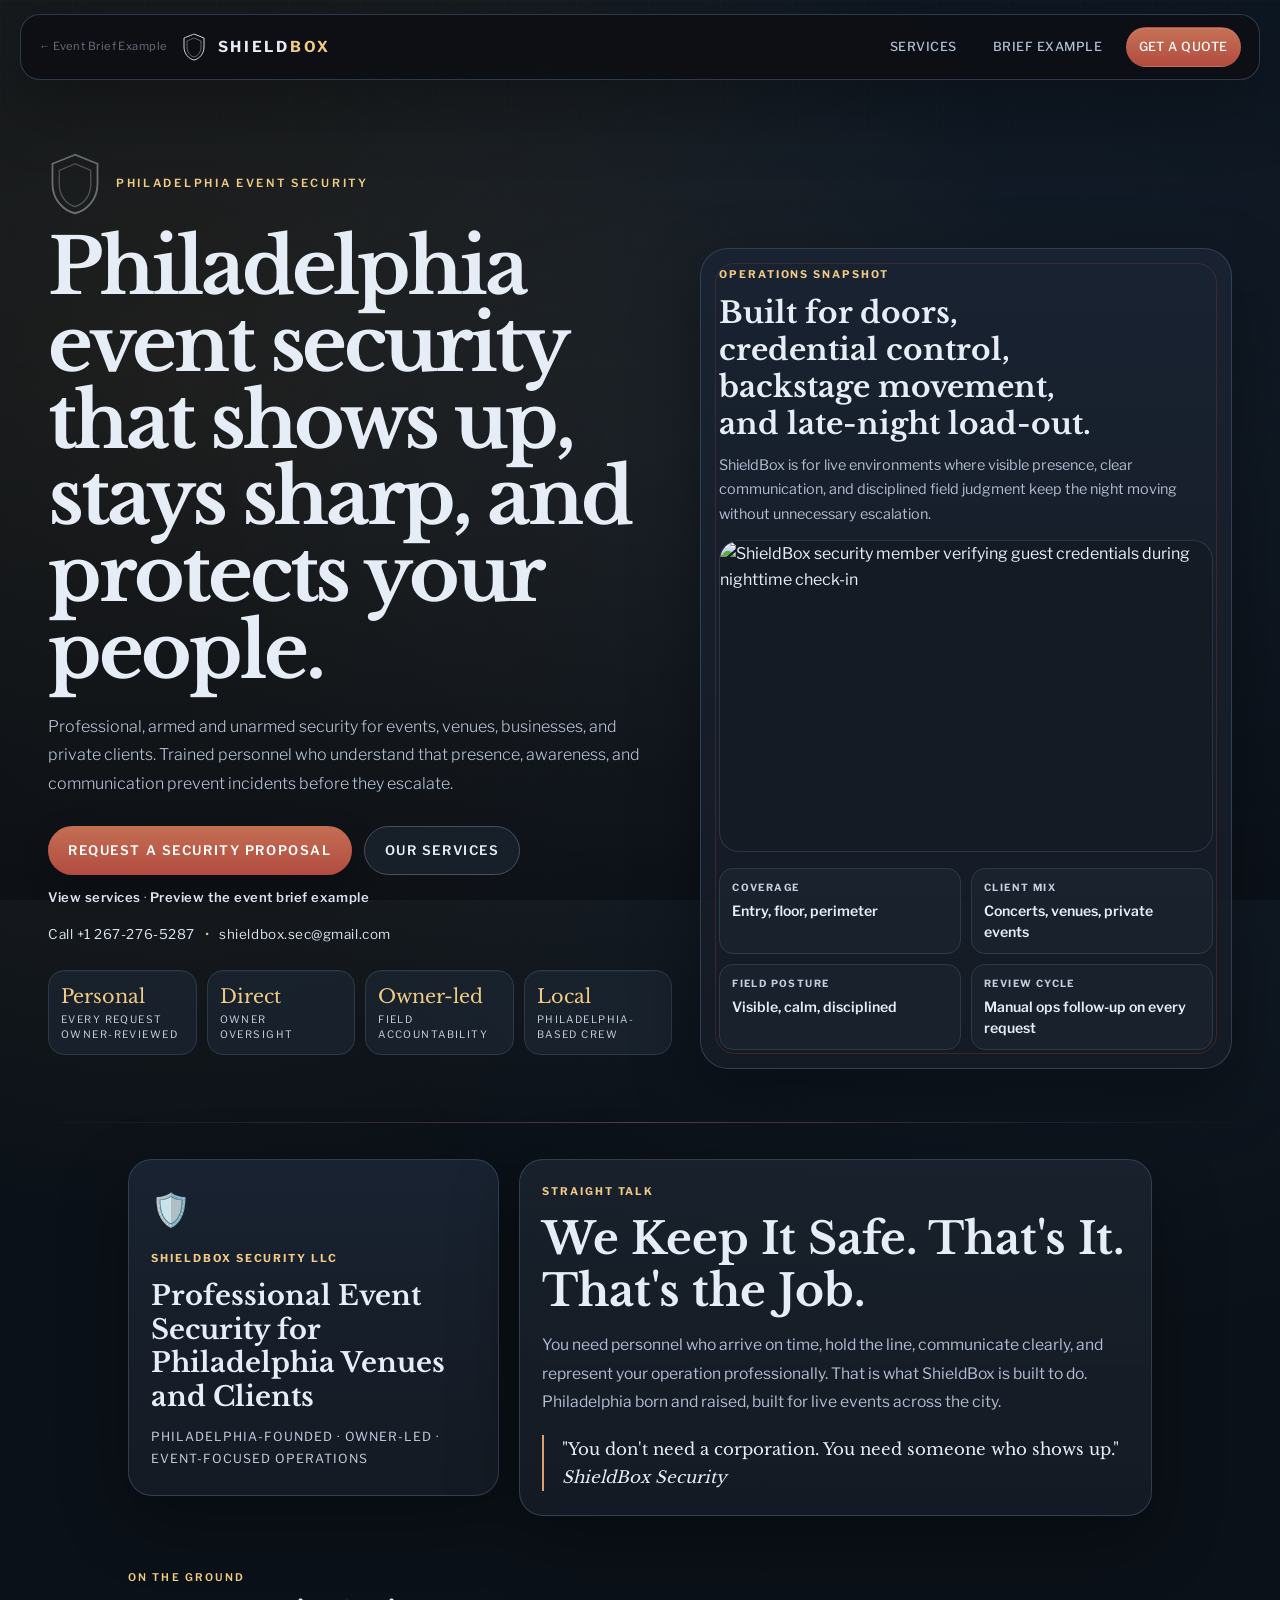
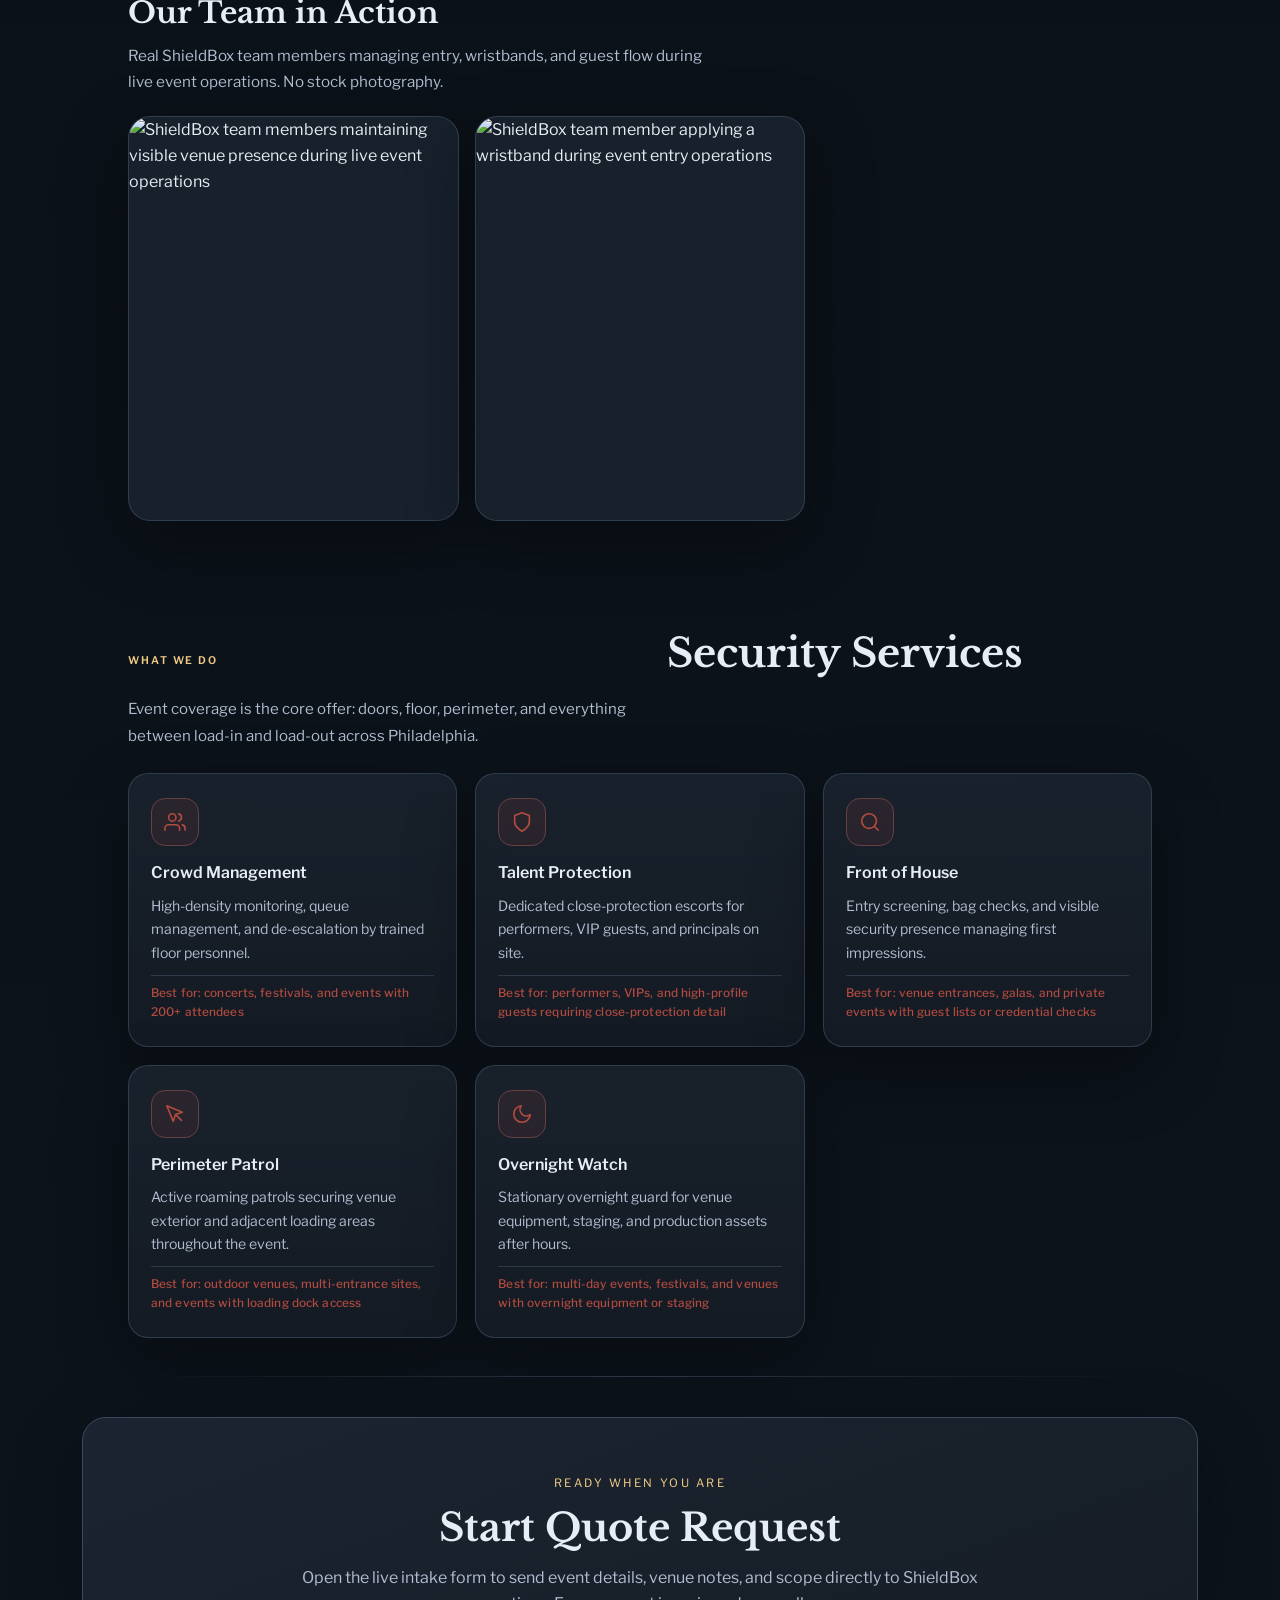
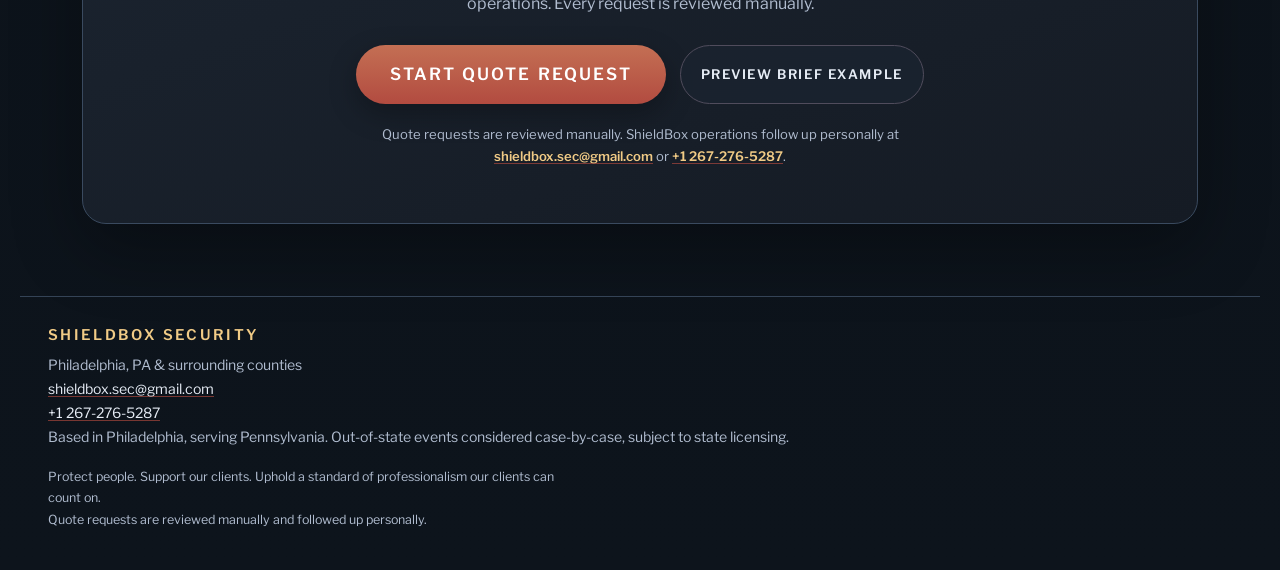
==== commit d13519ba: "fix: restore verified quote delivery" ====
--- a/index.html
+++ b/index.html
@@ -78,7 +78,29 @@
       <a href="event-quote-request.html" class="nav-link-desktop">Brief Example</a>
       <a href="quote.html" class="nav-cta">Get a Quote</a>
     </div>
+    <button class="nav-toggle" type="button" aria-expanded="false" aria-controls="navPanel" aria-label="Open menu">
+      <span class="nav-toggle-bar" aria-hidden="true"></span>
+      <span class="nav-toggle-bar" aria-hidden="true"></span>
+      <span class="nav-toggle-bar" aria-hidden="true"></span>
+    </button>
+    <div class="nav-panel" id="navPanel">
+      <a href="#services">Services</a>
+      <a href="event-quote-request.html">Brief Example</a>
+      <a href="tel:+12672765287" class="nav-panel-contact">Call +1 267-276-5287</a>
+      <a href="mailto:shieldbox.sec@gmail.com" class="nav-panel-contact">shieldbox.sec@gmail.com</a>
+      <a href="quote.html" class="nav-panel-cta">Get a Quote</a>
+    </div>
   </nav>
+  <noscript>
+    <style>
+      /* Without JS the hamburger cannot open, so fall back to showing the
+         links inline rather than leaving the nav unusable. */
+      @media (max-width: 640px) {
+        .nav-toggle { display: none !important; }
+        .nav-link-desktop { display: inline-flex !important; }
+      }
+    </style>
+  </noscript>
 
   <!-- =========================================================
        LANDING HERO
@@ -110,9 +132,9 @@
             <span class="hero-metric-value">Personal</span>
             <span class="hero-metric-label">every request owner-reviewed</span>
           </div>
-          <div class="hero-metric" title="Act 235: Pennsylvania's armed security officer certification">
-            <span class="hero-metric-value">Act 235</span>
-            <span class="hero-metric-label">certified leadership</span>
+          <div class="hero-metric">
+            <span class="hero-metric-value">Direct</span>
+            <span class="hero-metric-label">owner oversight</span>
           </div>
           <div class="hero-metric">
             <span class="hero-metric-value">Owner-led</span>
@@ -160,7 +182,7 @@
         <div class="brand-mark" aria-hidden="true">🛡️</div>
         <div class="brand-name">ShieldBox Security LLC</div>
         <h2 class="brand-title">Professional Event Security for Philadelphia Venues and Clients</h2>
-        <p class="brand-meta">Philadelphia-founded · Owner-led · Act 235-certified leadership</p>
+        <p class="brand-meta">Philadelphia-founded · Owner-led · Event-focused operations</p>
       </aside>
       <div class="brand-message">
         <div class="brand-kicker">Straight Talk</div>
@@ -290,6 +312,7 @@
   </div>
 
   <!-- JS -->
+  <script src="js/nav.js" defer></script>
   <script>
     (() => {
       /* Obfuscate footer email from scrapers */
--- a/css/shared.css
+++ b/css/shared.css
@@ -2339,3 +2339,110 @@
       color: var(--accent-strong);
       font-weight: 600;
     }
+
+    /* ── Mobile nav disclosure ─────────────────────────────────────────────
+       Below 640px .nav-link-desktop is hidden. Before this block existed it
+       was hidden with no replacement, so Services and Brief Example were
+       unreachable on a phone. The hamburger below reveals them. */
+
+    .nav-toggle {
+      display: none;
+      flex-direction: column;
+      align-items: center;
+      justify-content: center;
+      gap: 4px;
+      width: 44px;
+      min-height: 44px;
+      margin-left: 10px;
+      padding: 0;
+      flex-shrink: 0;
+      background: transparent;
+      border: 1px solid var(--line);
+      border-radius: 10px;
+      cursor: pointer;
+      -webkit-tap-highlight-color: transparent;
+    }
+
+    .nav-toggle-bar {
+      display: block;
+      width: 18px;
+      height: 2px;
+      background: var(--ink);
+      border-radius: 2px;
+      transition: transform 0.18s ease, opacity 0.18s ease;
+    }
+
+    .nav-toggle:focus-visible {
+      outline: 2px solid var(--accent);
+      outline-offset: 2px;
+    }
+
+    .site-nav.is-open .nav-toggle-bar:nth-child(1) { transform: translateY(6px) rotate(45deg); }
+    .site-nav.is-open .nav-toggle-bar:nth-child(2) { opacity: 0; }
+    .site-nav.is-open .nav-toggle-bar:nth-child(3) { transform: translateY(-6px) rotate(-45deg); }
+
+    @media (prefers-reduced-motion: reduce) {
+      .nav-toggle-bar { transition: none; }
+    }
+
+    /* Panel is desktop-hidden at all times; only the ≤640px block reveals it. */
+    .nav-panel { display: none; }
+
+    @media (max-width: 640px) {
+      .nav-toggle { display: flex; }
+
+      .site-nav { position: relative; }
+
+      .nav-panel {
+        position: absolute;
+        top: calc(100% + 8px);
+        left: 0;
+        right: 0;
+        flex-direction: column;
+        padding: 8px;
+        background: var(--surface-2, var(--surface, #fff));
+        border: 1px solid var(--line);
+        border-radius: 14px;
+        box-shadow: 0 18px 44px rgba(0, 0, 0, 0.22);
+        z-index: 200;
+      }
+
+      .site-nav.is-open .nav-panel { display: flex; }
+
+      .nav-panel a {
+        display: flex;
+        align-items: center;
+        min-height: 48px;
+        padding: 0 14px;
+        border-radius: 10px;
+        font-size: 0.95rem;
+        font-weight: 500;
+        letter-spacing: 0.01em;
+        text-transform: none;
+        color: var(--ink);
+        text-decoration: none;
+      }
+
+      .nav-panel a + a {
+        border-top: 1px solid color-mix(in srgb, var(--line) 55%, transparent);
+      }
+
+      .nav-panel a:focus-visible {
+        outline: 2px solid var(--accent);
+        outline-offset: -2px;
+      }
+
+      .nav-panel .nav-panel-cta {
+        margin-top: 6px;
+        border-top: 0;
+        justify-content: center;
+        font-weight: 700;
+        color: #fff;
+        background: var(--accent);
+      }
+
+      .nav-panel .nav-panel-contact {
+        font-size: 0.85rem;
+        color: var(--ink-soft);
+      }
+    }
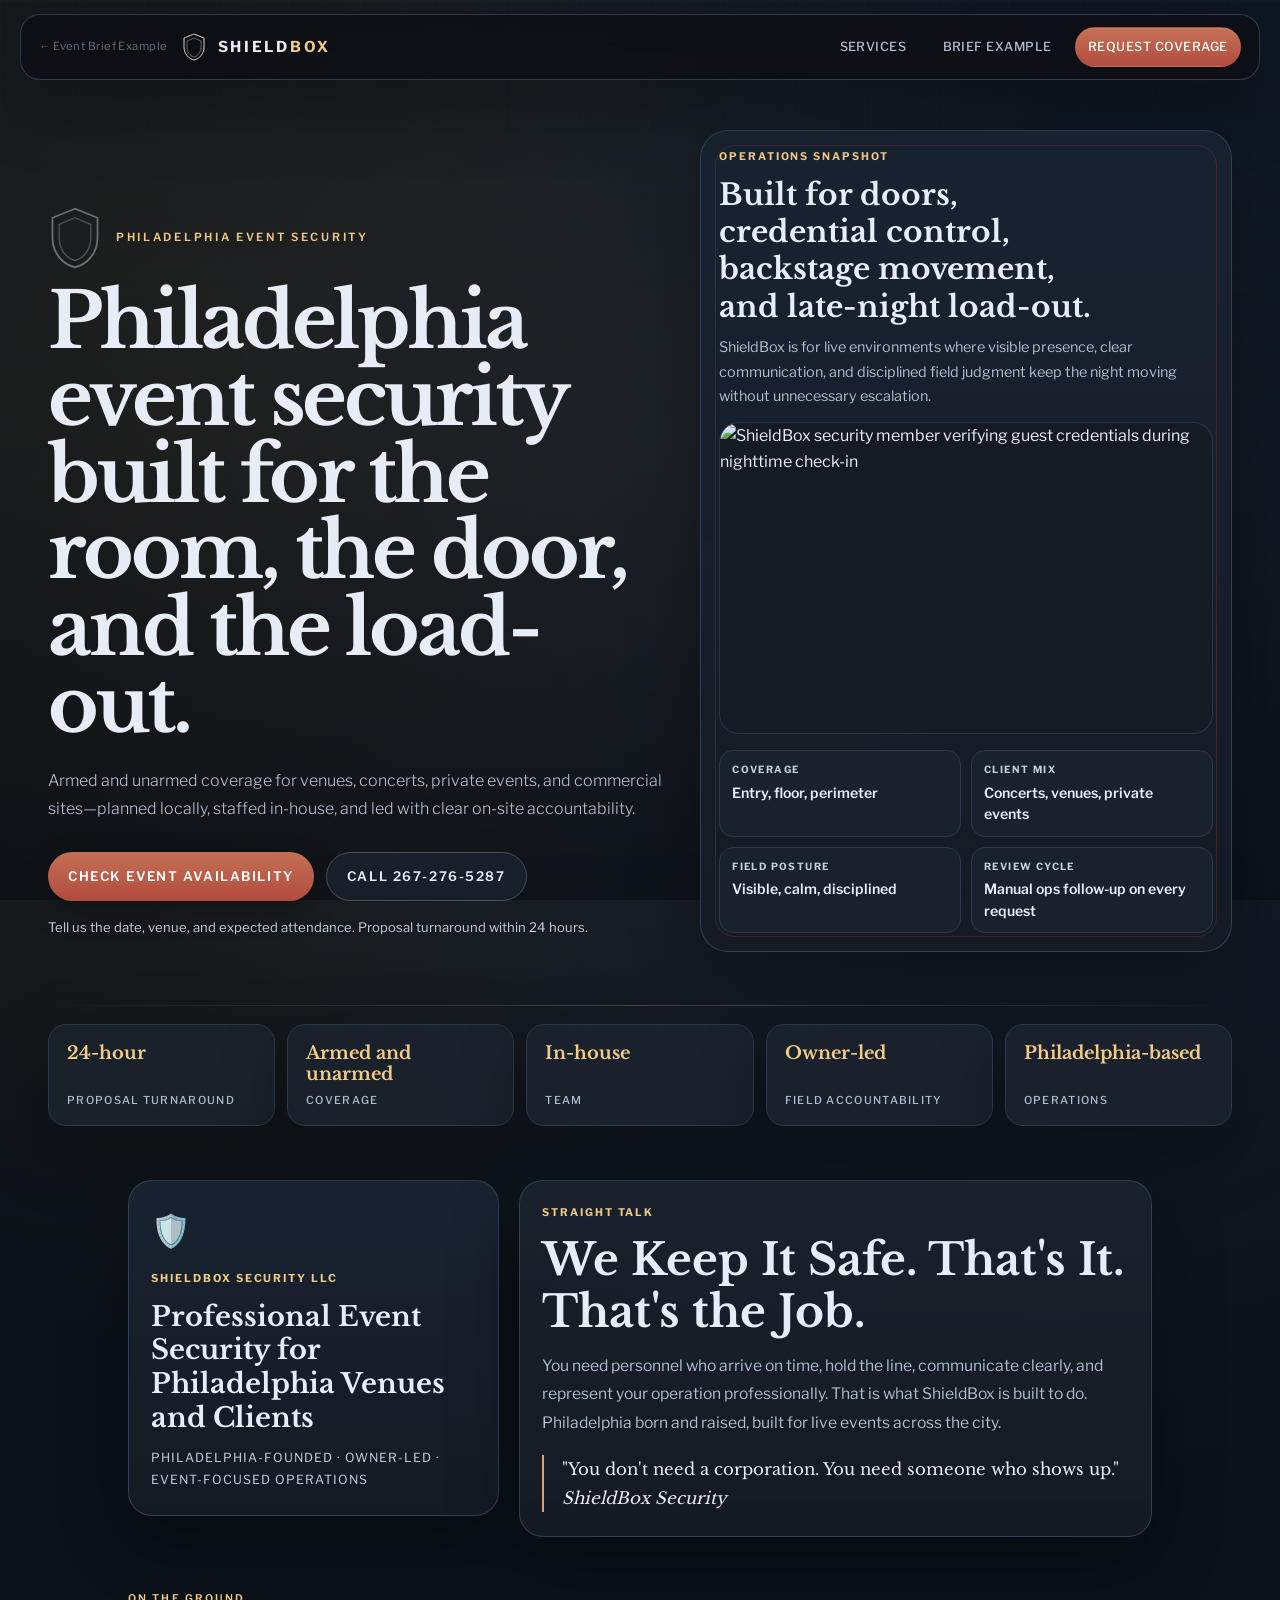
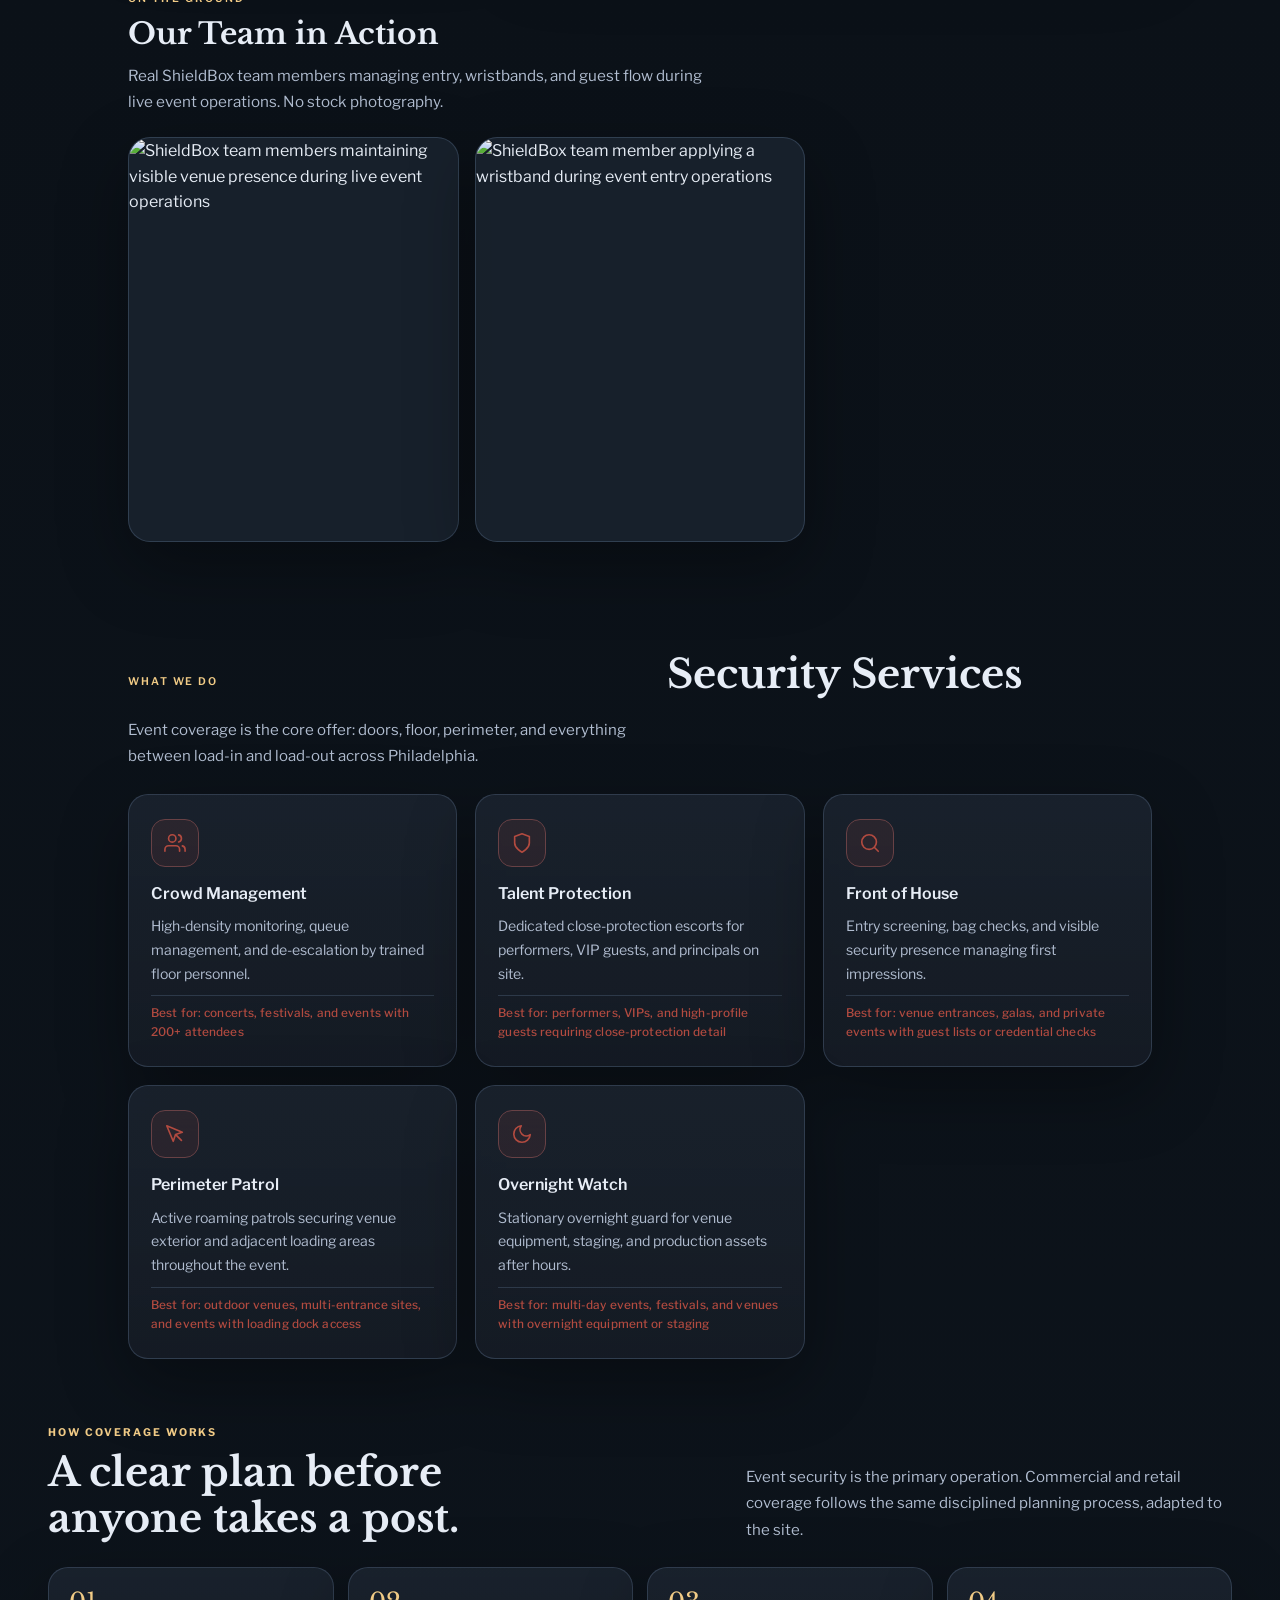
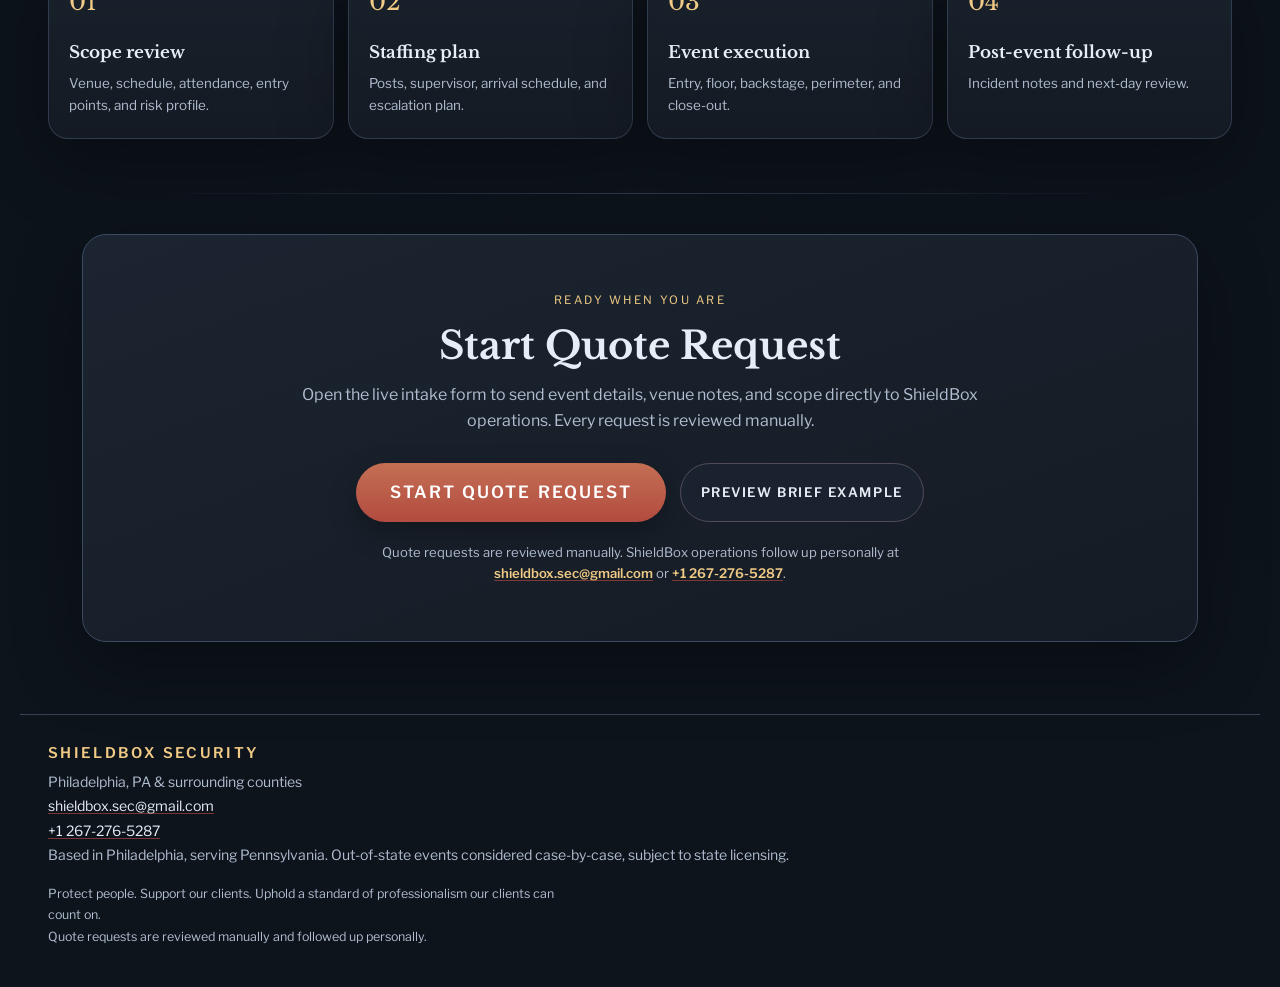
==== commit ee7ee9ae: "Improve homepage quote conversion" ====
--- a/index.html
+++ b/index.html
@@ -4,20 +4,20 @@
   <meta http-equiv="Content-Security-Policy" content="default-src 'self'; style-src 'self' 'unsafe-inline'; font-src 'self' data:; img-src 'self' data: https:; script-src 'self' 'unsafe-inline'; form-action 'self'">
   <meta charset="UTF-8" />
   <meta name="viewport" content="width=device-width, initial-scale=1.0" />
-  <meta name="description" content="ShieldBox Security — professional, armed and unarmed event security in Philadelphia. Trained personnel, visible presence, and disciplined protection for events, venues, and private clients.">
+  <meta name="description" content="Philadelphia event security for venues, concerts, private events, and commercial sites. Armed and unarmed coverage planned locally by ShieldBox Security.">
   <title>ShieldBox Security | Philadelphia Event Security</title>
     <link rel="icon" type="image/svg+xml" href="assets/icons/favicon/favicon.svg">
     <link rel="icon" type="image/png" sizes="32x32" href="assets/icons/favicon/favicon-32.png" />
     <link rel="icon" type="image/png" sizes="16x16" href="assets/icons/favicon/favicon-16.png" />
     <link rel="apple-touch-icon" sizes="180x180" href="assets/icons/favicon/apple-touch-icon.png" />
     <meta property="og:title" content="ShieldBox Security | Philadelphia Event Security">
-    <meta property="og:description" content="Request a quote for professional event security services in Philadelphia from ShieldBox Security.">
+    <meta property="og:description" content="Armed and unarmed event security for Philadelphia venues, concerts, private events, and commercial sites.">
     <meta property="og:type" content="website">
     <meta property="og:url" content="https://shieldboxsecurity.com/">
     <meta property="og:image" content="https://shieldboxsecurity.com/assets/icons/favicon/android-chrome-512.png">
     <meta name="twitter:card" content="summary">
     <meta name="twitter:title" content="ShieldBox Security | Philadelphia Event Security">
-    <meta name="twitter:description" content="Request a quote for professional event security services in Philadelphia from ShieldBox Security.">
+    <meta name="twitter:description" content="Armed and unarmed event security for Philadelphia venues, concerts, private events, and commercial sites.">
     <meta name="twitter:image" content="https://shieldboxsecurity.com/assets/icons/favicon/android-chrome-512.png">
     <link rel="canonical" href="https://shieldboxsecurity.com/">
     <script type="application/ld+json">
@@ -26,7 +26,7 @@
       "@type": ["LocalBusiness", "SecurityService"],
       "name": "ShieldBox Security",
       "legalName": "ShieldBox Security LLC",
-      "description": "Professional, armed and unarmed event security in Philadelphia. Trained personnel, visible presence, and disciplined protection for events, venues, and private clients.",
+      "description": "Armed and unarmed event security for Philadelphia venues, concerts, private events, and commercial sites, planned locally and staffed in-house.",
       "url": "https://shieldboxsecurity.com/",
       "email": "shieldbox.sec@gmail.com",
       "telephone": "+1-267-276-5287",
@@ -50,7 +50,7 @@
           "availableLanguage": ["English"]
         }
       ],
-      "serviceType": ["Event Security", "Crowd Management", "Talent Protection", "Overnight Watch"],
+      "serviceType": ["Event Security", "Venue Security", "Concert Security", "Private Event Security", "Commercial Site Security", "Crowd Management", "Talent Protection", "Overnight Watch"],
       "priceRange": "$$"
     }
     </script>
@@ -76,7 +76,7 @@
     <div class="nav-links">
       <a href="#services" class="nav-link-desktop">Services</a>
       <a href="event-quote-request.html" class="nav-link-desktop">Brief Example</a>
-      <a href="quote.html" class="nav-cta">Get a Quote</a>
+      <a id="headerRequestCoverage" href="quote.html" class="nav-cta" data-track="request-coverage">Request coverage</a>
     </div>
     <button class="nav-toggle" type="button" aria-expanded="false" aria-controls="navPanel" aria-label="Open menu">
       <span class="nav-toggle-bar" aria-hidden="true"></span>
@@ -88,7 +88,7 @@
       <a href="event-quote-request.html">Brief Example</a>
       <a href="tel:+12672765287" class="nav-panel-contact">Call +1 267-276-5287</a>
       <a href="mailto:shieldbox.sec@gmail.com" class="nav-panel-contact">shieldbox.sec@gmail.com</a>
-      <a href="quote.html" class="nav-panel-cta">Get a Quote</a>
+      <a href="quote.html" class="nav-panel-cta" data-track="request-coverage">Request coverage</a>
     </div>
   </nav>
   <noscript>
@@ -115,36 +115,13 @@
           </svg>
           <div class="hero-tagline">Philadelphia Event Security</div>
         </div>
-        <h1 class="hero-h1">Philadelphia event security that shows up, stays sharp, and protects your people.</h1>
-        <p class="hero-sub">Professional, armed and unarmed security for events, venues, businesses, and private clients. Trained personnel who understand that presence, awareness, and communication prevent incidents before they escalate.</p>
+        <h1 class="hero-h1">Philadelphia event security built for the room, the door, and the load-out.</h1>
+        <p class="hero-sub">Armed and unarmed coverage for venues, concerts, private events, and commercial sites—planned locally, staffed in-house, and led with clear on-site accountability.</p>
         <div class="hero-actions">
-          <a href="quote.html" class="btn btn-primary">Request a Security Proposal</a>
-          <a href="#services" class="btn btn-ghost">Our Services</a>
+          <a id="heroAvailability" href="quote.html" class="btn btn-primary" data-track="hero-availability">Check event availability</a>
+          <a id="heroPhone" href="tel:+12672765287" class="btn btn-ghost" data-track="hero-phone">Call 267-276-5287</a>
         </div>
-        <p class="hero-inline-link-wrap"><a href="#services" class="hero-inline-link">View services</a> · <a href="event-quote-request.html#overview" class="hero-inline-link">Preview the event brief example</a></p>
-        <div class="hero-contact-strip" aria-label="Direct contact">
-          <a href="tel:+12672765287" class="hero-contact-link">Call +1 267-276-5287</a>
-          <span class="hero-contact-sep" aria-hidden="true">•</span>
-          <a href="mailto:shieldbox.sec@gmail.com" class="hero-contact-link">shieldbox.sec@gmail.com</a>
-        </div>
-        <div class="hero-metrics" aria-label="ShieldBox operations highlights">
-          <div class="hero-metric">
-            <span class="hero-metric-value">Personal</span>
-            <span class="hero-metric-label">every request owner-reviewed</span>
-          </div>
-          <div class="hero-metric">
-            <span class="hero-metric-value">Direct</span>
-            <span class="hero-metric-label">owner oversight</span>
-          </div>
-          <div class="hero-metric">
-            <span class="hero-metric-value">Owner-led</span>
-            <span class="hero-metric-label">field accountability</span>
-          </div>
-          <div class="hero-metric">
-            <span class="hero-metric-value">Local</span>
-            <span class="hero-metric-label">Philadelphia-based crew</span>
-          </div>
-        </div>
+        <p class="hero-microcopy">Tell us the date, venue, and expected attendance. Proposal turnaround within 24 hours.</p>
       </div>
 
       <section class="hero-spotlight" aria-label="ShieldBox operations snapshot">
@@ -176,6 +153,14 @@
     </div>
   </section>
 
+  <section class="trust-strip" aria-label="ShieldBox service commitments">
+    <div class="trust-item"><strong class="trust-num">24-hour</strong><span class="trust-label">Proposal turnaround</span></div>
+    <div class="trust-item"><strong class="trust-num">Armed and unarmed</strong><span class="trust-label">Coverage</span></div>
+    <div class="trust-item"><strong class="trust-num">In-house</strong><span class="trust-label">Team</span></div>
+    <div class="trust-item"><strong class="trust-num">Owner-led</strong><span class="trust-label">Field accountability</span></div>
+    <div class="trust-item"><strong class="trust-num">Philadelphia-based</strong><span class="trust-label">Operations</span></div>
+  </section>
+
   <section class="brand-story" aria-label="ShieldBox local credibility">
     <div class="brand-story-grid">
       <aside class="brand-aside">
@@ -263,6 +248,38 @@
     </div>
   </section>
 
+  <section class="coverage-process" aria-labelledby="coverageProcessTitle">
+    <div class="coverage-process-head">
+      <div>
+        <div class="coverage-process-overline">How coverage works</div>
+        <h2 id="coverageProcessTitle" class="coverage-process-title">A clear plan before anyone takes a post.</h2>
+      </div>
+      <p>Event security is the primary operation. Commercial and retail coverage follows the same disciplined planning process, adapted to the site.</p>
+    </div>
+    <ol class="coverage-process-grid">
+      <li class="coverage-step">
+        <span class="coverage-step-num" aria-hidden="true">01</span>
+        <h3>Scope review</h3>
+        <p>Venue, schedule, attendance, entry points, and risk profile.</p>
+      </li>
+      <li class="coverage-step">
+        <span class="coverage-step-num" aria-hidden="true">02</span>
+        <h3>Staffing plan</h3>
+        <p>Posts, supervisor, arrival schedule, and escalation plan.</p>
+      </li>
+      <li class="coverage-step">
+        <span class="coverage-step-num" aria-hidden="true">03</span>
+        <h3>Event execution</h3>
+        <p>Entry, floor, backstage, perimeter, and close-out.</p>
+      </li>
+      <li class="coverage-step">
+        <span class="coverage-step-num" aria-hidden="true">04</span>
+        <h3>Post-event follow-up</h3>
+        <p>Incident notes and next-day review.</p>
+      </li>
+    </ol>
+  </section>
+
   <div class="section-divider"><hr /></div>
 
   <!-- =========================================================
@@ -277,7 +294,7 @@
       <h2 id="quoteCtaTitle" class="quote-cta-title">Start Quote Request</h2>
       <p class="quote-cta-sub">Open the live intake form to send event details, venue notes, and scope directly to ShieldBox operations. Every request is reviewed manually.</p>
       <div class="quote-cta-actions">
-        <a href="quote.html" class="btn btn-primary quote-cta-button">Start Quote Request</a>
+        <a id="quoteFormOpen" href="quote.html" class="btn btn-primary quote-cta-button" data-track="quote-form-open">Start Quote Request</a>
         <a href="event-quote-request.html#overview" class="btn btn-ghost">Preview Brief Example</a>
       </div>
       <p class="quote-cta-note">Quote requests are reviewed manually. ShieldBox operations follow up personally at <a href="mailto:shieldbox.sec@gmail.com">shieldbox.sec@gmail.com</a> or <a href="tel:+12672765287">+1 267-276-5287</a>.</p>
@@ -302,7 +319,7 @@
   </footer>
 
   <div class="mobile-action-dock" aria-label="Quick mobile actions">
-    <a href="quote.html" class="dock-primary">Start Quote Request</a>
+    <a href="quote.html" class="dock-primary" data-track="quote-form-open">Start Quote Request</a>
   </div>
 
   <!-- TOAST -->
--- a/css/shared.css
+++ b/css/shared.css
@@ -1135,6 +1135,19 @@
       color: var(--warn);
     }
 
+    /* Per-field validation error, referenced by the input's aria-describedby.
+       Weight and marker make it distinguishable from an advisory note without
+       relying on color alone. */
+    .field-note.field-error {
+      color: var(--warn);
+      font-weight: 600;
+    }
+
+    .field-note.field-error::before {
+      content: "! ";
+      font-weight: 700;
+    }
+
     .email-fix-btn {
       color: var(--ink);
       background: none;
--- a/css/marketing.css
+++ b/css/marketing.css
@@ -3,6 +3,104 @@
       max-width: 1180px;
       margin: 40px auto 72px;
       padding: 0 32px;
+    }
+
+    .hero-microcopy {
+      max-width: 60ch;
+      margin-top: 16px;
+      color: var(--label-ink);
+      font-size: 0.82rem;
+      line-height: 1.6;
+    }
+
+    .trust-strip {
+      grid-template-columns: repeat(5, minmax(0, 1fr));
+      padding-top: 18px;
+      padding-bottom: 18px;
+    }
+
+    .trust-num {
+      display: block;
+      min-height: 2.4em;
+      font-size: clamp(0.94rem, 1.4vw, 1.16rem);
+      line-height: 1.2;
+    }
+
+    .trust-label { display: block; }
+
+    .coverage-process {
+      max-width: 1240px;
+      margin: 0 auto;
+      padding: 28px 28px 54px;
+    }
+
+    .coverage-process-head {
+      display: grid;
+      grid-template-columns: minmax(0, 1fr) minmax(280px, 0.72fr);
+      gap: 24px;
+      align-items: end;
+      margin-bottom: 24px;
+    }
+
+    .coverage-process-overline {
+      margin-bottom: 8px;
+      color: var(--accent-strong);
+      font-size: 0.66rem;
+      font-weight: 700;
+      letter-spacing: 0.18em;
+      text-transform: uppercase;
+    }
+
+    .coverage-process-title {
+      max-width: 18ch;
+      font-family: var(--font-display);
+      font-size: clamp(1.85rem, 3.1vw, 2.5rem);
+      line-height: 1.18;
+    }
+
+    .coverage-process-head p {
+      color: var(--ink-soft);
+      font-size: 0.94rem;
+      line-height: 1.76;
+    }
+
+    .coverage-process-grid {
+      display: grid;
+      grid-template-columns: repeat(4, minmax(0, 1fr));
+      gap: 14px;
+      list-style: none;
+      counter-reset: none;
+    }
+
+    .coverage-step {
+      min-width: 0;
+      padding: 22px 20px;
+      border: 1px solid color-mix(in srgb, var(--line-strong) 68%, transparent);
+      border-radius: 20px;
+      background: linear-gradient(180deg, color-mix(in srgb, var(--surface-2) 78%, rgba(255, 255, 255, 0.02)) 0%, color-mix(in srgb, var(--surface) 96%, rgba(255, 255, 255, 0.01)) 100%);
+      box-shadow: var(--panel-shadow);
+    }
+
+    .coverage-step-num {
+      display: block;
+      margin-bottom: 28px;
+      color: var(--accent-strong);
+      font-family: var(--font-display);
+      font-size: 1.5rem;
+      line-height: 1;
+    }
+
+    .coverage-step h3 {
+      margin-bottom: 8px;
+      font-family: var(--font-display);
+      font-size: 1.05rem;
+      line-height: 1.3;
+    }
+
+    .coverage-step p {
+      color: var(--ink-soft);
+      font-size: 0.84rem;
+      line-height: 1.65;
     }
     .quote-cta-inner {
       background: linear-gradient(160deg, var(--surface-2), var(--surface));
@@ -804,10 +902,13 @@
       .footer-note { text-align: left; max-width: none; }
       .site-footer { flex-direction: column; }
       .services-grid { grid-template-columns: 1fr; }
+      .coverage-process-head { grid-template-columns: 1fr; }
+      .coverage-process-grid { grid-template-columns: repeat(2, minmax(0, 1fr)); }
     }
 
     @media (max-width: 640px) {
       .nav-link-desktop { display: none; }
+      .nav-links .nav-cta { display: none; }
 
       .site-nav {
         top: 6px;
@@ -851,6 +952,9 @@
       .services {
         padding: 36px 16px;
       }
+      .coverage-process {
+        padding: 20px 16px 40px;
+      }
       .quote-section {
         padding: 36px 16px 48px;
       }
@@ -870,9 +974,7 @@
         height: 50px;
       }
 
-      .hero-h1 {
-        font-size: clamp(2.35rem, 11vw, 3.5rem);
-      }
+      .hero-h1 { font-size: clamp(2rem, 9.4vw, 2.85rem); }
 
       .hero-sub {
         font-size: 0.94rem;
@@ -881,8 +983,15 @@
       }
 
       .hero-actions {
-        flex-direction: column;
+        display: grid;
+        grid-template-columns: repeat(2, minmax(0, 1fr));
         align-items: stretch;
+        min-width: 0;
+      }
+
+      .hero-actions .btn {
+        min-width: 0;
+        overflow-wrap: anywhere;
       }
 
       .hero-contact-strip {
@@ -900,7 +1009,6 @@
         align-items: stretch;
       }
 
-      .hero-actions .btn,
       .hero-spotlight-actions .btn,
       .next-actions .cta {
         width: 100%;
@@ -921,6 +1029,10 @@
       .trust-strip {
         grid-template-columns: 1fr;
       }
+
+      .coverage-process-grid { grid-template-columns: 1fr; }
+      .coverage-step { padding: 18px; }
+      .coverage-step-num { margin-bottom: 14px; }
 
       .gallery-img {
         min-height: 220px;
@@ -1044,6 +1156,19 @@
         font-size: 0.88rem;
         line-height: 1.65;
         margin-bottom: 20px;
+      }
+
+      .hero-actions { gap: 8px; }
+      .hero-actions .btn {
+        min-width: 0;
+        padding: 12px 10px;
+        font-size: 0.68rem;
+        letter-spacing: 0.055em;
+        text-align: center;
+      }
+      .hero-microcopy {
+        margin-top: 12px;
+        font-size: 0.75rem;
       }
 
       .trust-item { padding: 14px 10px; }
